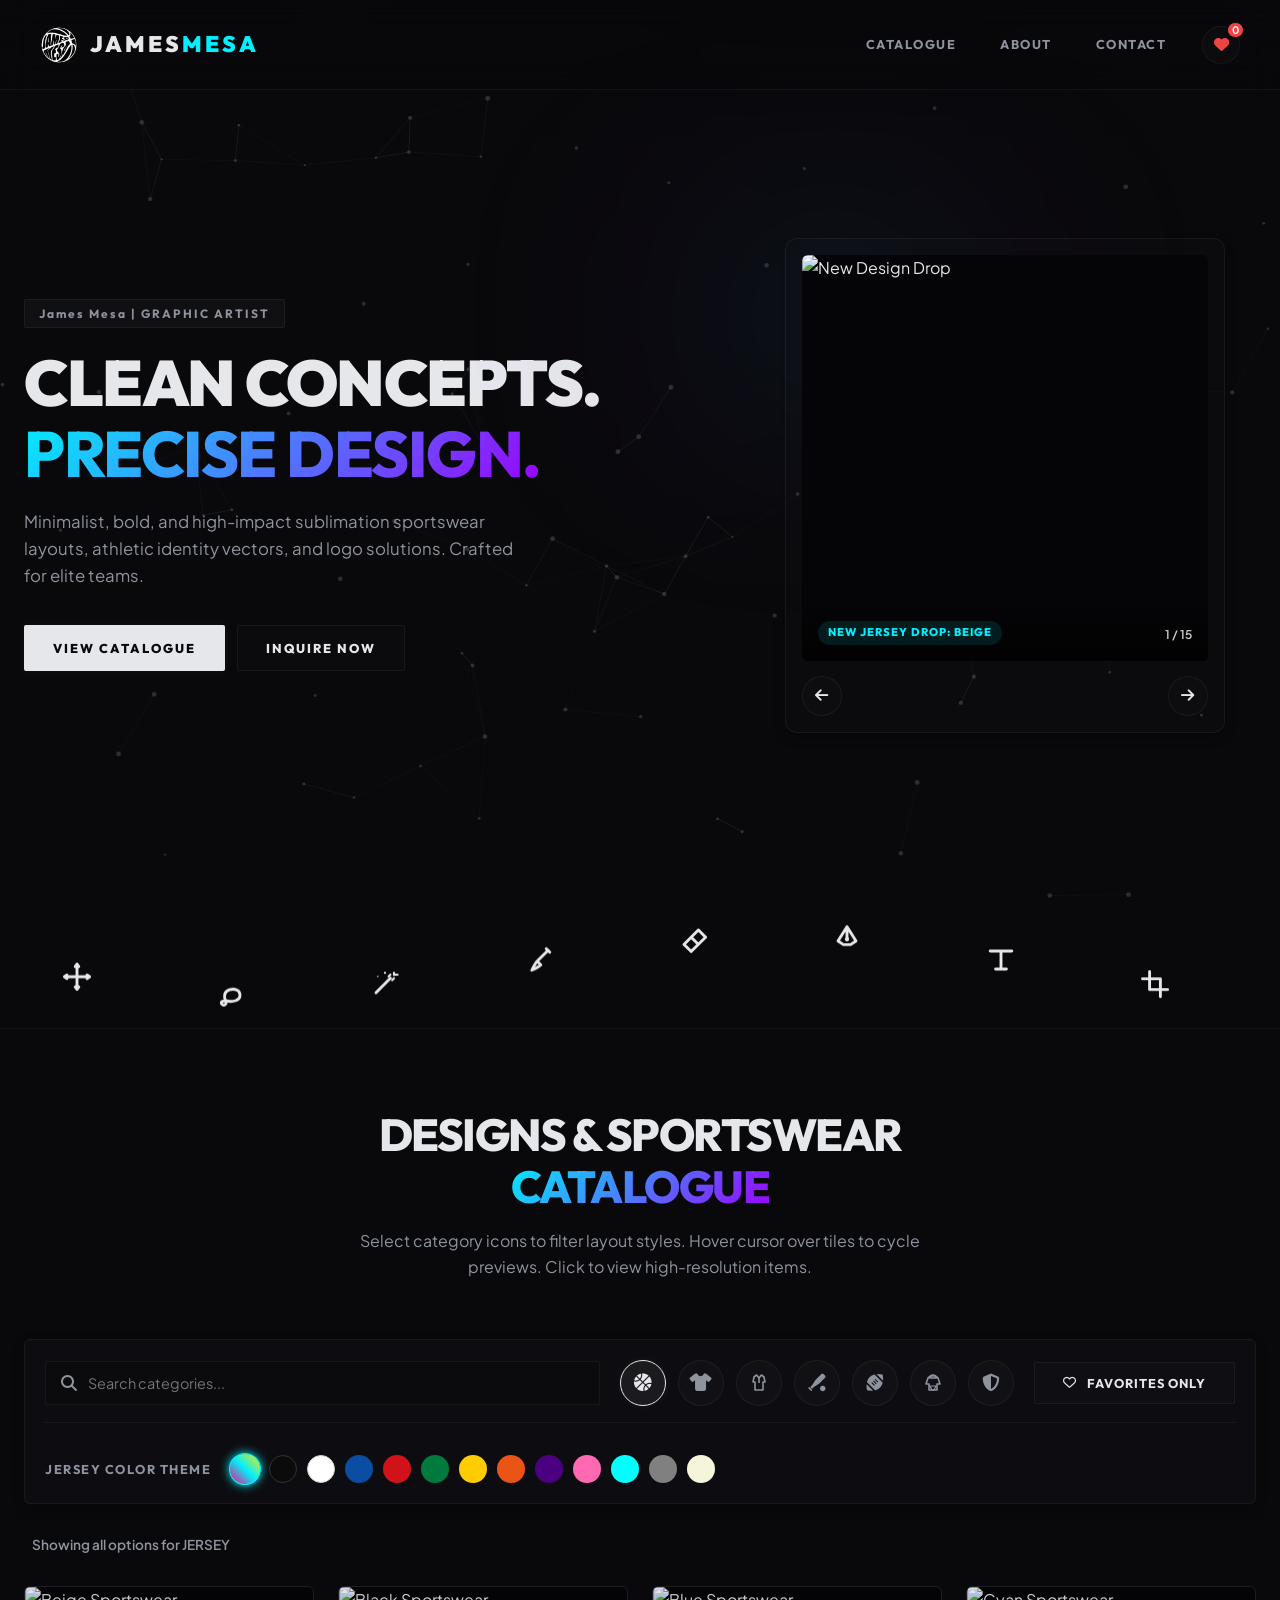
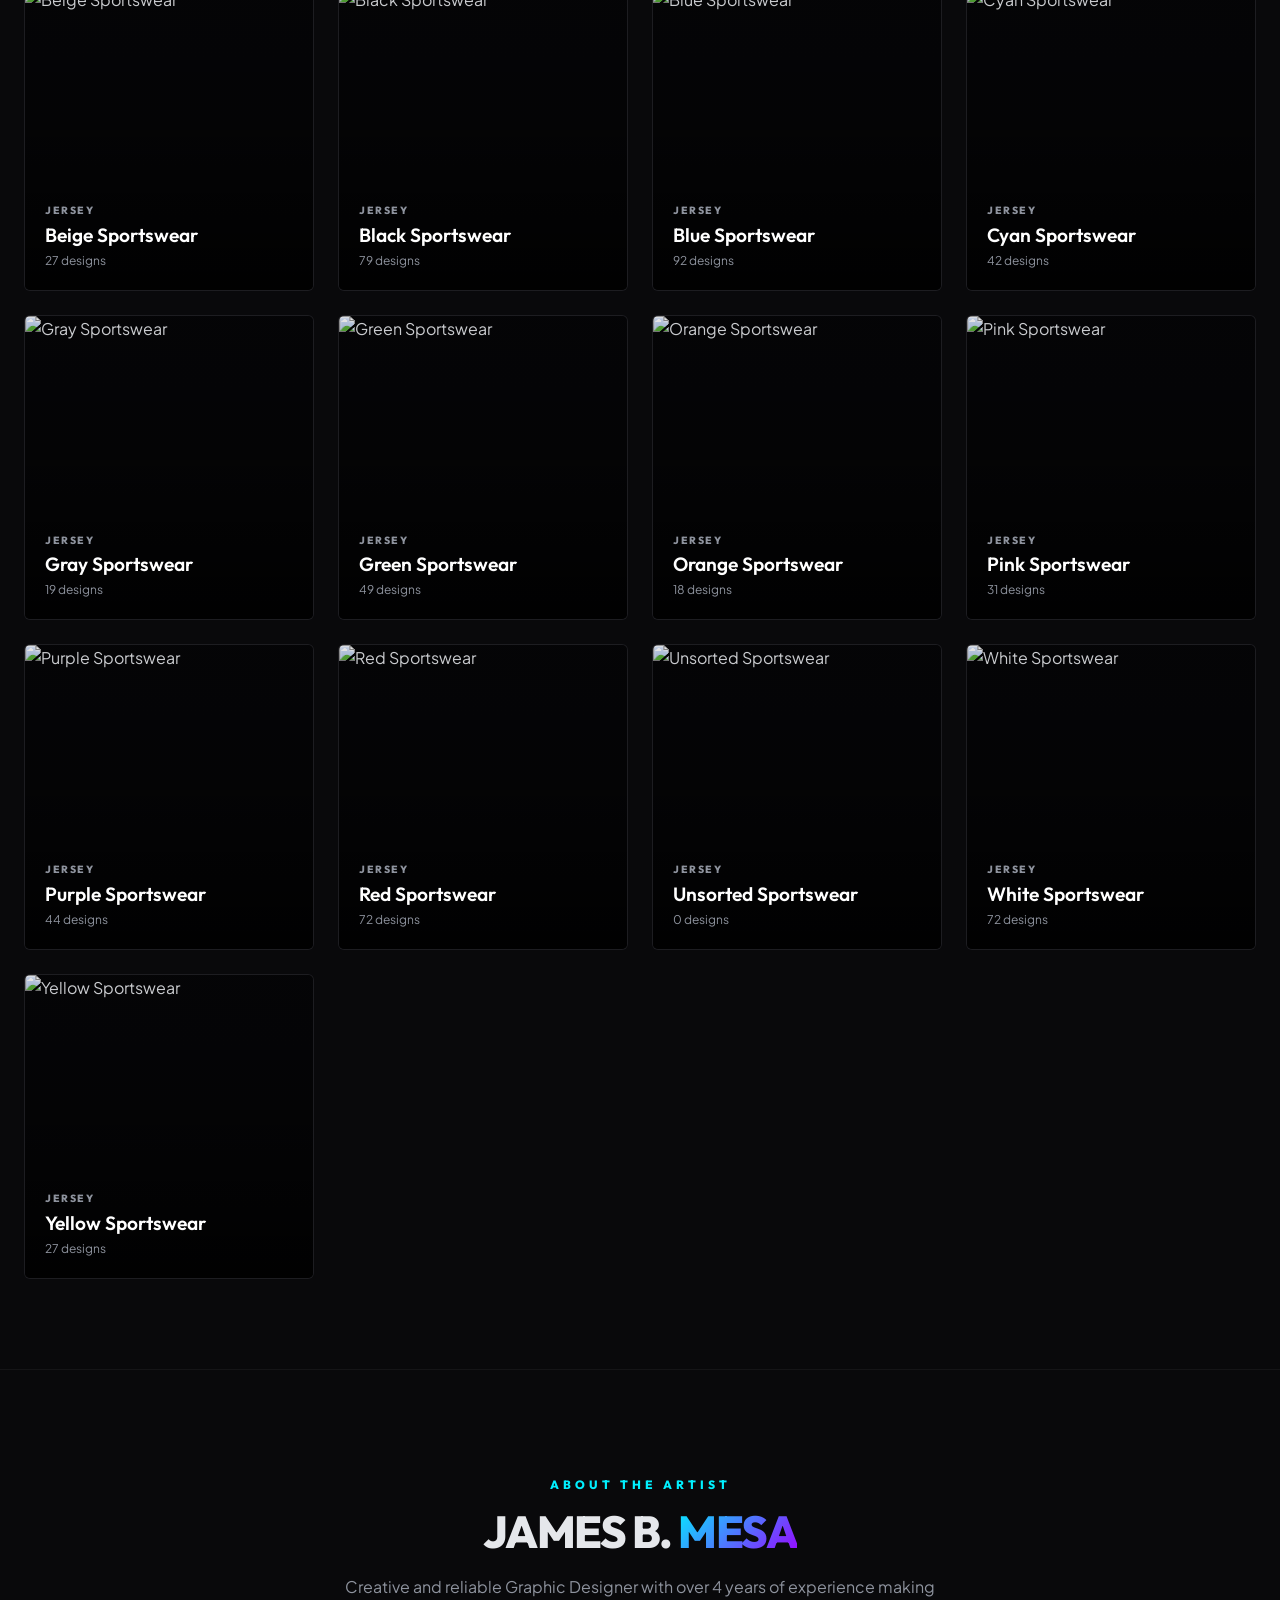
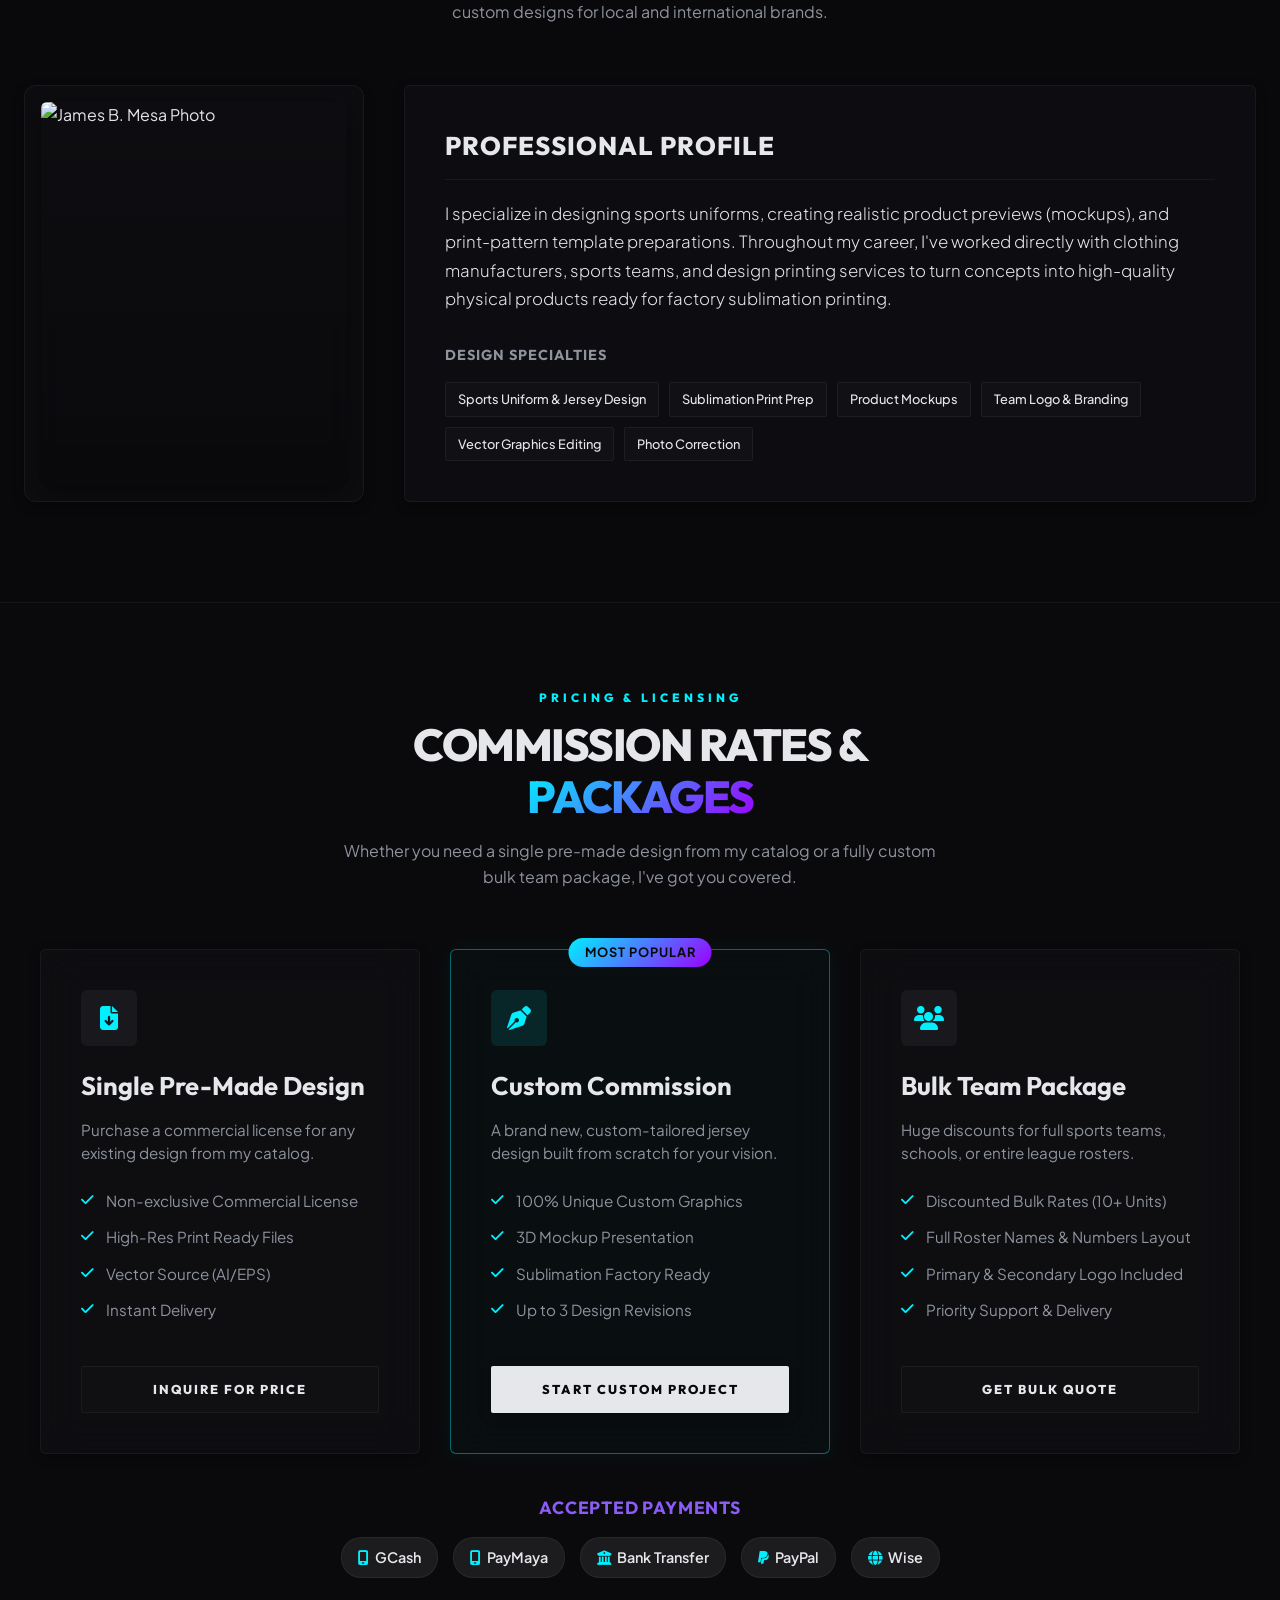
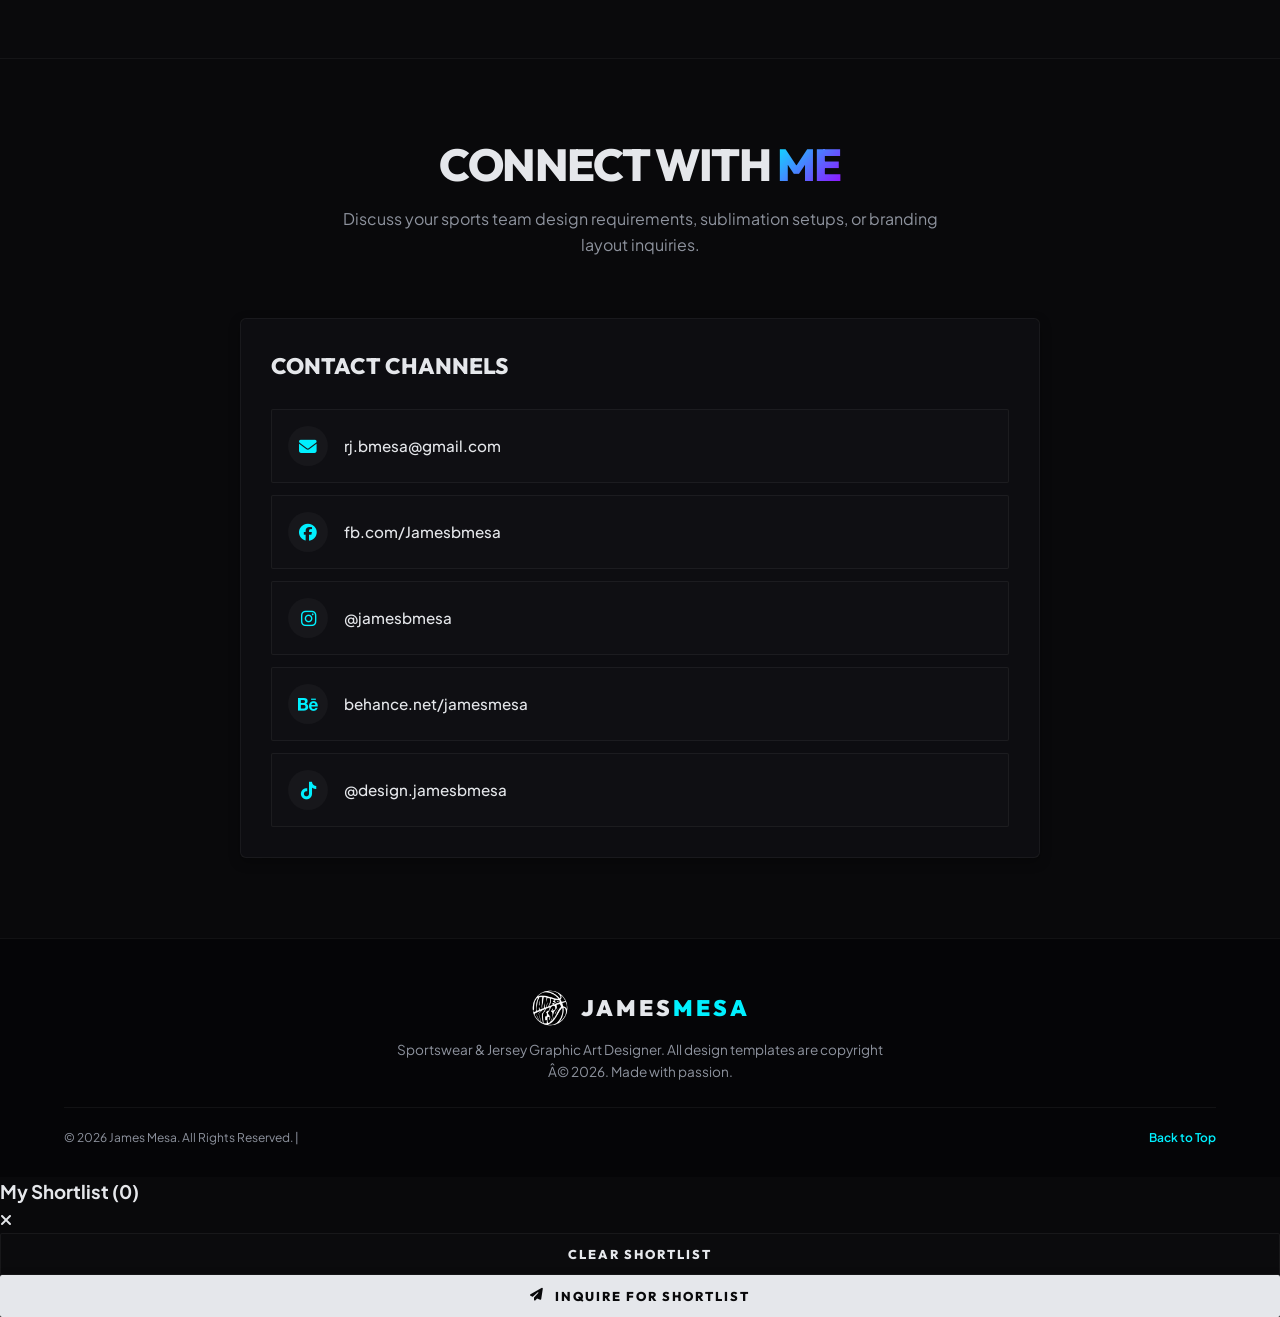
==== index.html @ b0d47fa7 "scramble code for html and java" ====
﻿<!DOCTYPE html>
<html lang="en">
<head>
  <meta charset="UTF-8">
  <meta name="viewport" content="width=device-width, initial-scale=1.0">
  <title>James Mesa - Graphic Artist & Sportswear Designer</title>
  
  <!-- Modern Bold Minimalist Fonts -->
  <link rel="preconnect" href="https://fonts.googleapis.com">
  <link rel="preconnect" href="https://fonts.gstatic.com" crossorigin>
  <link href="https://fonts.googleapis.com/css2?family=Outfit:wght@300;400;600;700;800;900&family=Plus+Jakarta+Sans:wght@300;400;500;600&display=swap" rel="stylesheet">
  
  <!-- FontAwesome Icons -->
  <link rel="stylesheet" href="https://cdnjs.cloudflare.com/ajax/libs/font-awesome/6.4.0/css/all.min.css">
  
  <!-- Favicon (Browser Tab Logo) -->
  <link rel="icon" href="logo.png" type="image/png">
  
  <!-- Stylesheets -->
  <link rel="stylesheet" href="index.css">
</head>
<body class="dark-mode">
  <!-- Script Modules --><!-- Script Modules -->
  <script src="data.js"></script>
  <script src="app.js"></script>
</body>
</html>
---- index.css ----
/* ==========================================================================
   DESIGN SYSTEM - VARIABLES & ROOT STYLES (BOLD MINIMALIST - LOCKED DARK MODE)
   ========================================================================== */
:root {
  /* Color Palette - Refined Dark Theme */
  --bg-main: #09090B;
  --bg-surface: #111115;
  --bg-surface-glass: rgba(17, 17, 21, 0.7);
  --border-color: rgba(255, 255, 255, 0.05);
  --border-color-hover: rgba(255, 255, 255, 0.12);
  
  --text-main: #E5E7EB;
  --text-muted: #8E939E;
  --text-inverse: #09090B;
  
  --accent-primary: #00f0ff;
  --accent-secondary: #9d00ff;
  --accent-gradient: linear-gradient(135deg, #00f0ff 0%, #9d00ff 100%);
  
  --shadow-sm: 0 4px 12px rgba(0, 0, 0, 0.3);
  --shadow-md: 0 8px 30px rgba(0, 0, 0, 0.5);
  --shadow-lg: 0 16px 50px rgba(0, 0, 0, 0.7);
  --shadow-glow: 0 0 15px rgba(0, 240, 255, 0.15);
  
  --radius-sm: 2px;
  --radius-md: 6px;
  --radius-lg: 12px;
  --radius-full: 9999px;
  
  --font-display: 'Outfit', sans-serif;
  --font-body: 'Plus Jakarta Sans', sans-serif;
  
  --header-height: 90px;
  --transition-smooth: all 0.4s cubic-bezier(0.16, 1, 0.3, 1);
}

/* ==========================================================================
   RESET & BASE STYLES
   ========================================================================== */
* {
  margin: 0;
  padding: 0;
  box-sizing: border-box;
}

html {
  scroll-behavior: smooth;
  font-size: 16px;
}

body {
  background-color: var(--bg-main);
  color: var(--text-main);
  font-family: var(--font-body);
  font-weight: 400;
  line-height: 1.6;
  overflow-x: hidden;
}

#bg-canvas {
  position: fixed;
  top: 0;
  left: 0;
  width: 100vw;
  height: 100vh;
  z-index: -2;
  pointer-events: none;
}

a {
  color: inherit;
  text-decoration: none;
  transition: var(--transition-smooth);
}

button, input, select, textarea {
  font-family: inherit;
  font-size: inherit;
  color: inherit;
  background: none;
  border: none;
  outline: none;
}

img {
  max-width: 100%;
  height: auto;
  display: block;
}

::-webkit-scrollbar {
  width: 6px;
}
::-webkit-scrollbar-track {
  background: var(--bg-main);
}
::-webkit-scrollbar-thumb {
  background: var(--border-color);
  border-radius: var(--radius-full);
}
::-webkit-scrollbar-thumb:hover {
  background: var(--accent-primary);
}

/* ==========================================================================
   REUSABLE UTILITIES
   ========================================================================== */
.glass-panel {
  background: var(--bg-surface-glass);
  backdrop-filter: blur(20px);
  -webkit-backdrop-filter: blur(20px);
  border: 1px solid var(--border-color);
  border-radius: var(--radius-md);
  box-shadow: var(--shadow-sm);
  transition: var(--transition-smooth);
}

.glass-panel:hover {
  border-color: var(--border-color-hover);
}

.gradient-text {
  background: var(--accent-gradient);
  -webkit-background-clip: text;
  -webkit-text-fill-color: transparent;
  background-clip: text;
  font-weight: 800;
}

.accent {
  color: var(--accent-primary);
}

.btn {
  display: inline-flex;
  align-items: center;
  justify-content: center;
  gap: 10px;
  padding: 12px 28px;
  font-family: var(--font-display);
  font-weight: 800;
  text-transform: uppercase;
  font-size: 0.8rem;
  letter-spacing: 2px;
  border-radius: var(--radius-sm);
  cursor: pointer;
  border: 1px solid transparent;
  transition: var(--transition-smooth);
}

.btn-primary {
  background: var(--text-main);
  color: var(--text-inverse);
  box-shadow: var(--shadow-sm);
}

.btn-primary:hover {
  transform: translateY(-2px);
  background: var(--accent-primary);
  color: var(--text-inverse);
}

.btn-secondary {
  background: rgba(255, 255, 255, 0.01);
  border: 1px solid var(--border-color);
  color: var(--text-main);
}

.btn-secondary:hover {
  background: var(--text-main);
  color: var(--text-inverse);
  border-color: var(--text-main);
  transform: translateY(-2px);
}

.btn-glow {
  box-shadow: 0 0 10px rgba(255, 255, 255, 0.05);
}

.btn-block {
  display: flex;
  width: 100%;
}

.btn-sm {
  padding: 8px 18px;
  font-size: 0.75rem;
}

.section-header {
  text-align: center;
  max-width: 650px;
  margin: 0 auto 60px;
  padding: 0 20px;
}

.section-tag {
  display: inline-block;
  font-family: var(--font-display);
  font-size: 0.75rem;
  font-weight: 800;
  text-transform: uppercase;
  letter-spacing: 4px;
  color: var(--accent-primary);
  margin-bottom: 12px;
}

.section-header h2 {
  font-family: var(--font-display);
  font-size: 2.8rem;
  font-weight: 800;
  line-height: 1.15;
  letter-spacing: -1.5px;
  text-transform: uppercase;
  margin-bottom: 16px;
}

.section-header p {
  color: var(--text-muted);
  font-size: 1rem;
  font-weight: 400;
}

/* ==========================================================================
   HEADER & NAVIGATION (ALIGNMENTS FIXED & PUSHED TO Viewport EDGES)
   ========================================================================== */
.main-header {
  position: fixed;
  top: 0;
  left: 0;
  width: 100%;
  height: var(--header-height);
  z-index: 100;
  background: rgba(9, 9, 11, 0.2);
  backdrop-filter: blur(16px);
  -webkit-backdrop-filter: blur(16px);
  border-bottom: 1px solid var(--border-color);
  transition: transform 0.4s cubic-bezier(0.16, 1, 0.3, 1), background 0.4s ease, height 0.4s ease;
}

.main-header.scrolled {
  background: rgba(9, 9, 11, 0.95);
  height: 70px;
  box-shadow: var(--shadow-sm);
}

.main-header.scroll-hidden {
  transform: translateY(-100%);
  opacity: 0;
  visibility: hidden;
  pointer-events: none;
}

/* Push navigation bar items to the extreme side edges */
.header-container {
  max-width: 100%;
  height: 100%;
  margin: 0 auto;
  padding: 0 40px;
  display: flex;
  align-items: center;
  justify-content: space-between;
}

.logo-wrap {
  display: flex;
  align-items: center;
  gap: 12px;
  height: 100%;
}

.header-logo-img {
  height: 38px;
  width: auto;
  display: block;
  transition: var(--transition-smooth);
  object-fit: contain;
}

.main-header.scrolled .header-logo-img {
  height: 32px;
}

body.dark-mode .header-logo-img,
body.dark-mode .footer-logo-img {
  filter: invert(1) brightness(1.2);
}

.logo-text {
  font-family: var(--font-display);
  font-weight: 900;
  font-size: 1.4rem;
  letter-spacing: 3px;
  color: var(--text-main);
  text-transform: uppercase;
  line-height: 1;
  display: flex;
  align-items: center;
  transition: var(--transition-smooth);
}

.main-header.scrolled .logo-text {
  font-size: 1.2rem;
  letter-spacing: 2px;
}

/* Nav links aligned besides favorites inside the actions wrapper */
.nav-links {
  display: flex;
  align-items: center;
  gap: 20px;
  height: 100%;
}

.nav-lnk {
  font-family: var(--font-display);
  font-weight: 700;
  font-size: 0.8rem;
  letter-spacing: 1.5px;
  text-transform: uppercase;
  color: var(--text-muted);
  padding: 8px 12px;
  display: flex;
  align-items: center;
  gap: 6px;
}

.nav-lnk:hover, .nav-lnk.active {
  color: var(--text-main);
}

.nav-lnk.active {
  border-bottom: 2px solid var(--text-main);
}

.nav-actions {
  display: flex;
  align-items: center;
  gap: 24px;
  height: 100%;
}

/* Headbar favorites button - relative positioning fixed */
.fav-badge-btn {
  position: relative;
  width: 38px;
  height: 38px;
  display: flex;
  align-items: center;
  justify-content: center;
  background: rgba(255, 255, 255, 0.02);
  border: 1px solid var(--border-color);
  border-radius: var(--radius-full);
  cursor: pointer;
  font-size: 0.95rem;
  transition: var(--transition-smooth);
}

.mobile-nav-toggle {
  width: 38px;
  height: 38px;
  display: flex;
  align-items: center;
  justify-content: center;
  background: rgba(255, 255, 255, 0.02);
  border: 1px solid var(--border-color);
  border-radius: var(--radius-full);
  cursor: pointer;
  font-size: 0.95rem;
  transition: var(--transition-smooth);
}

.fav-badge-btn i {
  color: #ef4444;
}

.fav-badge-btn.active {
  background: rgba(239, 68, 68, 0.15);
  border-color: #ef4444;
  box-shadow: 0 0 12px rgba(239, 68, 68, 0.2);
}

/* Absolute badge positioning corrected relative to .fav-badge-btn */
.fav-count {
  position: absolute;
  top: -5px;
  right: -5px;
  background: #ef4444;
  color: white;
  font-size: 0.65rem;
  font-weight: 700;
  min-width: 16px;
  height: 16px;
  border-radius: var(--radius-full);
  display: flex;
  align-items: center;
  justify-content: center;
  padding: 0 4px;
  border: 1px solid var(--bg-main);
  z-index: 10;
}

.mobile-nav-toggle {
  display: none;
}

/* Mobile Nav Menu */
.mobile-nav-menu {
  display: none;
  position: fixed;
  top: var(--header-height);
  left: 0;
  width: 100%;
  background: var(--bg-surface);
  border-bottom: 1px solid var(--border-color);
  z-index: 99;
  padding: 20px;
  transform: translateY(-110%);
  transition: transform 0.4s cubic-bezier(0.16, 1, 0.3, 1);
}

.mobile-nav-menu.open {
  transform: translateY(0);
}

.mobile-links {
  display: flex;
  flex-direction: column;
  gap: 12px;
}

.mobile-link {
  font-family: var(--font-display);
  font-weight: 700;
  font-size: 0.95rem;
  padding: 8px;
  text-transform: uppercase;
  letter-spacing: 1.5px;
  display: block;
}

.mobile-link:hover {
  color: var(--accent-primary);
}

/* ==========================================================================
   HERO / FEATURED SECTION
   ========================================================================== */
.hero-section {
  position: relative;
  min-height: 100vh;
  padding-top: calc(var(--header-height) + 40px);
  padding-bottom: 60px;
  display: flex;
  align-items: center;
  justify-content: center;
}

.hero-bg-glow {
  position: absolute;
  top: 15%;
  right: 15%;
  width: 40%;
  height: 40%;
  background: radial-gradient(circle, rgba(0, 240, 255, 0.06) 0%, rgba(157, 0, 255, 0.03) 60%, rgba(0,0,0,0) 100%);
  pointer-events: none;
  filter: blur(80px);
}

.hero-container {
  max-width: 1300px;
  width: 100%;
  margin: 0 auto;
  padding: 0 24px;
  display: grid;
  grid-template-columns: 1.15fr 0.85fr;
  gap: 50px;
  align-items: center;
}

.hero-content {
  display: flex;
  flex-direction: column;
  align-items: flex-start;
}

.badge-accent {
  background: rgba(255, 255, 255, 0.03);
  border: 1px solid var(--border-color);
  color: var(--text-muted);
  padding: 4px 14px;
  border-radius: var(--radius-sm);
  font-family: var(--font-display);
  font-size: 0.75rem;
  font-weight: 700;
  letter-spacing: 2px;
  margin-bottom: 20px;
}

.hero-content h1 {
  font-family: var(--font-display);
  font-size: 4rem;
  font-weight: 900;
  line-height: 1.1;
  letter-spacing: -1.5px;
  text-transform: uppercase;
  margin-bottom: 20px;
}

.hero-lead {
  font-size: 1.05rem;
  font-weight: 400;
  color: var(--text-muted);
  margin-bottom: 35px;
  max-width: 500px;
}

.hero-cta-group {
  display: flex;
  gap: 12px;
}

/* Hero Showcase Slider */
.hero-showcase {
  display: flex;
  justify-content: center;
}

.showcase-card {
  background: rgba(255, 255, 255, 0.01);
  border: 1px solid var(--border-color);
  border-radius: var(--radius-lg);
  padding: 16px;
  box-shadow: var(--shadow-sm);
  width: 100%;
  max-width: 440px;
}

.showcase-image-wrap {
  position: relative;
  background: #050507;
  border-radius: var(--radius-md);
  overflow: hidden;
  aspect-ratio: 1;
  display: flex;
  align-items: center;
  justify-content: center;
}

.showcase-image-wrap img {
  width: 100%;
  height: 100%;
  object-fit: cover;
  transition: transform 0.8s cubic-bezier(0.16, 1, 0.3, 1), opacity 1s ease-in-out;
  opacity: 0;
}

.showcase-card:hover img {
  transform: scale(1.03);
}

.slider-overlay {
  position: absolute;
  bottom: 0;
  left: 0;
  width: 100%;
  background: linear-gradient(to top, rgba(0,0,0,0.7) 0%, rgba(0,0,0,0) 100%);
  padding: 24px 16px 16px;
  display: flex;
  justify-content: space-between;
  align-items: flex-end;
}

.slider-category {
  font-family: var(--font-display);
  font-size: 0.7rem;
  font-weight: 800;
  letter-spacing: 1px;
  text-transform: uppercase;
  color: var(--accent-primary);
  background: rgba(0, 240, 255, 0.1);
  padding: 3px 10px;
  border-radius: var(--radius-full);
}

.slider-nav-indicator {
  font-size: 0.75rem;
  font-weight: 600;
  color: rgba(255,255,255,0.8);
}

.showcase-nav {
  display: flex;
  justify-content: space-between;
  margin-top: 15px;
}

.slider-btn {
  width: 40px;
  height: 40px;
  border-radius: var(--radius-full);
  background: rgba(255, 255, 255, 0.01);
  border: 1px solid var(--border-color);
  cursor: pointer;
  display: flex;
  align-items: center;
  justify-content: center;
  font-size: 0.95rem;
  transition: var(--transition-smooth);
}

.slider-btn:hover {
  background: var(--text-main);
  color: var(--text-inverse);
  border-color: var(--text-main);
}

/* ==========================================================================
   INFINITE MARQUEE SECTION (RECTANGLE MAIN BACKGROUND REMOVED - COMPLETELY TRANSPARENT)
   ========================================================================== */
.marquee-section {
  background-color: transparent;
  border: none;
  box-shadow: none;
  overflow: hidden;
  padding: 32px 0;
  position: relative;
  display: flex;
  width: 100%;
}

.marquee-wrap {
  display: flex;
  white-space: nowrap;
  width: max-content;
  flex-shrink: 0;
}

.marquee-content {
  display: flex;
  align-items: center;
  flex-shrink: 0;
  animation: marquee-scroll 10s linear infinite;
}

/* Transparent float badges */
.marquee-badge {
  width: 64px;
  height: 64px;
  background: transparent;
  border: none;
  border-radius: var(--radius-full);
  color: var(--text-main);
  display: flex;
  align-items: center;
  justify-content: center;
  margin: 0 45px;
  box-shadow: none;
  transition: color 0.3s ease, transform 0.3s ease;
  will-change: transform;
  backdrop-filter: none;
  -webkit-backdrop-filter: none;
}

.badge-inner {
  display: flex;
  align-items: center;
  justify-content: center;
  width: 100%;
  height: 100%;
  transition: transform 0.3s ease;
}

.marquee-badge:hover .badge-inner {
  transform: scale(1.2);
}

.marquee-badge.tool-move:hover { color: #00c8ff; }
.marquee-badge.tool-lasso:hover { color: #ff9a00; }
.marquee-badge.tool-wand:hover { color: #ffe600; }
.marquee-badge.tool-brush:hover { color: #7d2ae8; }
.marquee-badge.tool-eraser:hover { color: #ff007f; }
.marquee-badge.tool-pen:hover { color: #00f0ff; }
.marquee-badge.tool-text:hover { color: #9d00ff; }
.marquee-badge.tool-crop:hover { color: #00ff7f; }
.marquee-badge.tool-dropper:hover { color: #ff6400; }
.marquee-badge.tool-grad:hover { color: #00ffff; }

.marquee-badge {
  animation: float-wave 3s ease-in-out infinite;
}

.marquee-badge:nth-child(1) { animation-delay: 0.0s; }
.marquee-badge:nth-child(2) { animation-delay: 0.2s; }
.marquee-badge:nth-child(3) { animation-delay: 0.4s; }
.marquee-badge:nth-child(4) { animation-delay: 0.6s; }
.marquee-badge:nth-child(5) { animation-delay: 0.8s; }
.marquee-badge:nth-child(6) { animation-delay: 1.0s; }
.marquee-badge:nth-child(7) { animation-delay: 1.2s; }
.marquee-badge:nth-child(8) { animation-delay: 1.4s; }
.marquee-badge:nth-child(9) { animation-delay: 1.6s; }
.marquee-badge:nth-child(10) { animation-delay: 1.8s; }

@keyframes float-wave {
  0%, 100% { transform: translateY(0); }
  50% { transform: translateY(-20px); }
}

.marquee-svg {
  width: 36px;
  height: 36px;
  color: currentColor;
}

@keyframes marquee-scroll {
  0% { transform: translateX(0); }
  100% { transform: translateX(-100%); }
}

/* ==========================================================================
   PORTFOLIO CATALOGUE SECTION WITH SUB-CATEGORIES
   ========================================================================== */
.catalogue-section {
  padding: 80px 24px;
  max-width: 1300px;
  margin: 0 auto;
  border-top: 1px solid var(--border-color);
}

.filters-panel {
  padding: 20px;
  margin-bottom: 30px;
}

.filter-top-row {
  display: flex;
  justify-content: space-between;
  align-items: center;
  gap: 20px;
}

.search-input-wrap {
  flex: 1;
  position: relative;
  display: flex;
  align-items: center;
}

.search-input-wrap i {
  position: absolute;
  left: 16px;
  color: var(--text-muted);
}

.search-input-wrap input {
  width: 100%;
  padding: 12px 40px 12px 42px;
  background: rgba(0, 0, 0, 0.15);
  border: 1px solid var(--border-color);
  border-radius: var(--radius-sm);
  color: #fff;
  font-size: 0.9rem;
  transition: var(--transition-smooth);
}

.search-input-wrap input:focus {
  border-color: var(--border-color-hover);
  background: rgba(0, 0, 0, 0.3);
}

.clear-btn {
  position: absolute;
  right: 14px;
  cursor: pointer;
  color: var(--text-muted);
  font-size: 1rem;
  display: none;
}

.category-icon-tabs {
  display: flex;
  gap: 12px;
}

.cat-tab-btn {
  width: 46px;
  height: 46px;
  display: flex;
  align-items: center;
  justify-content: center;
  background: rgba(255, 255, 255, 0.02);
  border: 1px solid var(--border-color);
  border-radius: var(--radius-full);
  cursor: pointer;
  color: var(--text-muted);
  font-size: 1.1rem;
  transition: var(--transition-smooth);
}

.cat-tab-btn:hover, .cat-tab-btn.active {
  color: var(--text-main);
  border-color: var(--text-main);
  background: rgba(255, 255, 255, 0.06);
}

.cat-tab-btn.active {
  box-shadow: 0 0 10px rgba(255, 255, 255, 0.05);
}

.polo-icon-svg {
  width: 20px;
  height: 20px;
  color: currentColor;
}

.toggle-favs-btn {
  font-family: var(--font-display);
  font-weight: 700;
  font-size: 0.80rem;
  letter-spacing: 1px;
  text-transform: uppercase;
}

.toggle-favs-btn.active {
  background: rgba(239, 68, 68, 0.06);
  border-color: #ef4444;
  color: #ef4444;
}

.filter-divider {
  height: 1px;
  background: var(--border-color);
  margin: 16px 0;
}

.filter-options-wrap {
  display: flex;
  flex-direction: column;
  gap: 16px;
  transition: var(--transition-smooth);
}

.filter-options-wrap.hidden {
  display: none;
}

.filter-group {
  display: flex;
  align-items: center;
  gap: 20px;
}

.filter-label {
  font-family: var(--font-display);
  font-weight: 700;
  font-size: 0.8rem;
  text-transform: uppercase;
  letter-spacing: 1.5px;
  color: var(--text-muted);
  min-width: 150px;
}

.color-swatches {
  display: flex;
  flex-wrap: wrap;
  gap: 10px;
}

.color-swatch {
  width: 28px;
  height: 28px;
  border-radius: var(--radius-full);
  cursor: pointer;
  border: 1px solid transparent;
  transition: var(--transition-smooth);
}

.color-swatch:hover, .color-swatch.active {
  transform: scale(1.15);
}

.color-swatch.active {
  border-color: var(--accent-primary);
  box-shadow: 0 0 8px var(--accent-primary);
}

/* Sub-category button styles */
.sub-category-buttons {
  display: flex;
  flex-wrap: wrap;
  gap: 8px;
}

.sub-cat-btn {
  padding: 6px 16px;
  font-size: 0.75rem;
  font-weight: 700;
  text-transform: uppercase;
  letter-spacing: 1px;
  border-radius: var(--radius-sm);
  background: rgba(255, 255, 255, 0.02);
  border: 1px solid var(--border-color);
  color: var(--text-muted);
  cursor: pointer;
  transition: var(--transition-smooth);
}

.sub-cat-btn:hover, .sub-cat-btn.active {
  color: var(--text-main);
  border-color: var(--text-main);
  background: rgba(255, 255, 255, 0.06);
}

.sub-cat-btn.active {
  box-shadow: 0 0 8px rgba(255, 255, 255, 0.05);
}

.active-filters-bar {
  display: flex;
  justify-content: space-between;
  align-items: center;
  margin-bottom: 30px;
  padding: 0 8px;
}

.result-count {
  font-size: 0.85rem;
  font-weight: 600;
  color: var(--text-muted);
}

.reset-link-btn {
  color: var(--accent-primary);
  font-weight: 600;
  font-size: 0.85rem;
  text-decoration: underline;
  cursor: pointer;
}

.category-tiles-grid {
  display: grid;
  grid-template-columns: repeat(auto-fill, minmax(280px, 1fr));
  gap: 24px;
}

/* Category Card Design */
.category-tile-card {
  position: relative;
  background: var(--bg-surface);
  border: 1px solid var(--border-color);
  border-radius: var(--radius-md);
  overflow: hidden;
  aspect-ratio: 0.95;
  display: flex;
  flex-direction: column;
  transition: var(--transition-smooth);
  cursor: pointer;
}

.category-tile-card:hover {
  transform: translateY(-4px);
  border-color: var(--border-color-hover);
  box-shadow: var(--shadow-md);
}

.tile-img-wrap {
  position: relative;
  width: 100%;
  height: 100%;
  background: #050507;
  overflow: hidden;
}

.tile-img-wrap img {
  width: 100%;
  height: 100%;
  object-fit: cover;
  transition: transform 0.8s cubic-bezier(0.16, 1, 0.3, 1), opacity 0.3s ease;
}

.category-tile-card:hover .tile-img-wrap img {
  transform: scale(1.02);
}

.tile-overlay {
  position: absolute;
  top: 0;
  left: 0;
  width: 100%;
  height: 100%;
  background: linear-gradient(to top, rgba(0, 0, 0, 0.85) 0%, rgba(0, 0, 0, 0.3) 50%, rgba(0, 0, 0, 0.1) 100%);
  display: flex;
  flex-direction: column;
  justify-content: flex-end;
  padding: 20px;
}

/* Specific hover reveal logic for individual photos */
.individual-photo-card .tile-overlay {
  opacity: 0;
  transition: opacity 0.3s ease;
}

.individual-photo-card:hover .tile-overlay {
  opacity: 1;
}

.tile-fav-btn {
  position: absolute;
  top: 10px;
  right: 10px;
  background: rgba(0, 0, 0, 0.4);
  border: none;
  border-radius: 50%;
  width: 40px;
  height: 40px;
  display: flex;
  align-items: center;
  justify-content: center;
  color: #fff;
  font-size: 1.2rem;
  cursor: pointer;
  z-index: 10;
  transition: all 0.2s ease;
  backdrop-filter: blur(4px);
  opacity: 0; /* Hidden by default */
}

/* Only show the favorite button when hovering over the card, OR if it's already favorited */
.individual-photo-card:hover .tile-fav-btn,
.tile-fav-btn:has(.fa-solid) {
  opacity: 1;
}

.tile-fav-btn:hover {
  background: rgba(255, 255, 255, 0.2);
  transform: scale(1.1);
}

.tile-fav-btn .fa-solid {
  color: #ff4757; /* Highlight red for solid heart */
}

.tile-bottom-info {
  display: flex;
  flex-direction: column;
  gap: 4px;
}

.tile-tag {
  align-self: flex-start;
  font-family: var(--font-display);
  font-size: 0.65rem;
  font-weight: 800;
  letter-spacing: 1.5px;
  text-transform: uppercase;
  color: var(--text-muted);
}

.tile-title {
  font-family: var(--font-display);
  font-size: 1.2rem;
  font-weight: 600;
  color: #fff;
  line-height: 1.2;
}

.tile-count {
  font-size: 0.75rem;
  color: var(--text-muted);
}

/* ==========================================================================
   ABOUT ME SECTION (PORTRAIT PICTURE INTEGRATED & TIMELINE REMOVED)
   ========================================================================== */
.about-section {
  padding: 100px 24px;
  max-width: 1300px;
  margin: 0 auto;
  border-top: 1px solid var(--border-color);
}

.about-container {
  display: grid;
  grid-template-columns: 340px 1fr;
  gap: 40px;
  align-items: stretch;
}

.about-photo-wrap {
  border-radius: var(--radius-lg);
  padding: 16px;
  display: flex;
  align-items: center;
  justify-content: center;
  overflow: hidden;
}

.photo-inner {
  position: relative;
  width: 100%;
  height: 100%;
  border-radius: var(--radius-md);
  overflow: hidden;
  aspect-ratio: 0.95;
  box-shadow: var(--shadow-md);
}

.about-photo {
  width: 100%;
  height: 100%;
  object-fit: cover;
  transition: transform 0.6s cubic-bezier(0.16, 1, 0.3, 1);
}

.photo-inner:hover .about-photo {
  transform: scale(1.03);
}

.photo-glow {
  position: absolute;
  top: 0;
  left: 0;
  width: 100%;
  height: 100%;
  background: linear-gradient(to top, rgba(0,0,0,0.3) 0%, rgba(0,0,0,0) 100%);
  pointer-events: none;
}

.about-bio {
  padding: 40px;
  display: flex;
  flex-direction: column;
  justify-content: flex-start;
}

.about-bio h3 {
  font-family: var(--font-display);
  font-size: 1.6rem;
  font-weight: 800;
  text-transform: uppercase;
  letter-spacing: 1px;
  margin-bottom: 20px;
  border-bottom: 1px solid var(--border-color);
  padding-bottom: 12px;
}

.bio-text {
  font-size: 1.05rem;
  font-weight: 300;
  line-height: 1.7;
  color: var(--text-main);
  margin-bottom: 30px;
}

.skills-highlight h4 {
  font-family: var(--font-display);
  font-size: 0.9rem;
  font-weight: 700;
  text-transform: uppercase;
  letter-spacing: 1px;
  color: var(--text-muted);
  margin-bottom: 15px;
}

.skills-tags {
  display: flex;
  flex-wrap: wrap;
  gap: 10px;
}

.skills-tags span {
  font-size: 0.8rem;
  font-weight: 500;
  background: rgba(255, 255, 255, 0.02);
  border: 1px solid var(--border-color);
  padding: 6px 12px;
  border-radius: var(--radius-sm);
}

/* ==========================================================================
   SERVICES (2-COLUMN GRID MINIMAL)
   ========================================================================== */
.services-section {
  padding: 80px 24px;
  background-color: rgba(18, 18, 21, 0.2);
  border-top: 1px solid var(--border-color);
}

.services-grid-minimal {
  max-width: 900px;
  margin: 0 auto;
  display: grid;
  grid-template-columns: repeat(2, 1fr);
  gap: 30px;
}

.service-card {
  padding: 40px;
  display: flex;
  flex-direction: column;
  align-items: flex-start;
}

.service-icon {
  width: 48px;
  height: 48px;
  border-radius: var(--radius-md);
  background: rgba(0, 240, 255, 0.05);
  border: 1px solid rgba(0, 240, 255, 0.12);
  color: var(--accent-primary);
  display: flex;
  align-items: center;
  justify-content: center;
  font-size: 1.5rem;
  margin-bottom: 20px;
}

.service-card h3 {
  font-family: var(--font-display);
  font-size: 1.3rem;
  font-weight: 700;
  margin-bottom: 12px;
}

.service-card p {
  color: var(--text-muted);
  font-size: 0.9rem;
  margin-bottom: 25px;
  line-height: 1.6;
}

.service-list {
  list-style: none;
  display: flex;
  flex-direction: column;
  gap: 10px;
  margin-top: auto;
}

.service-list li {
  display: flex;
  align-items: center;
  gap: 8px;
  font-size: 0.85rem;
  font-weight: 600;
}

.service-list li i {
  color: var(--accent-primary);
}

/* ==========================================================================
   SOCIALS & CONTACT SECTION (SIMPLIFIED CARDS)
   ========================================================================== */
.socials-section {
  padding: 80px 24px;
  max-width: 1300px;
  margin: 0 auto;
  border-top: 1px solid var(--border-color);
}

.socials-container {
  display: grid;
  grid-template-columns: 1fr;
  max-width: 800px;
  margin: 0 auto;
}

.socials-info {
  padding: 30px;
  display: flex;
  flex-direction: column;
  gap: 25px;
}

.socials-info h3 {
  font-family: var(--font-display);
  font-size: 1.4rem;
  font-weight: 800;
  text-transform: uppercase;
}

.contact-methods {
  display: flex;
  flex-direction: column;
  gap: 12px;
}

.contact-method-card {
  display: flex;
  align-items: center;
  gap: 16px;
  padding: 16px;
  background: rgba(255, 255, 255, 0.01);
  border: 1px solid var(--border-color);
  border-radius: var(--radius-sm);
  color: var(--text-main);
  transition: var(--transition-smooth);
}

.contact-method-card:hover {
  border-color: var(--accent-primary);
  background: rgba(0, 240, 255, 0.02);
  transform: translateX(4px);
}

.contact-method-card .icon {
  width: 40px;
  height: 40px;
  border-radius: var(--radius-full);
  background: rgba(255, 255, 255, 0.03);
  display: flex;
  align-items: center;
  justify-content: center;
  font-size: 1.1rem;
  color: var(--accent-primary);
  transition: var(--transition-smooth);
}

.contact-method-card:hover .icon {
  background: var(--accent-primary);
  color: var(--text-inverse);
}

.contact-method-card .val {
  font-weight: 500;
  font-size: 0.95rem;
  font-family: var(--font-body);
}

.payments-supported h4 {
  font-family: var(--font-display);
  font-weight: 700;
  font-size: 0.85rem;
  text-transform: uppercase;
  letter-spacing: 0.8px;
  color: var(--text-muted);
  margin-bottom: 12px;
}

.payment-badges {
  display: flex;
  flex-wrap: wrap;
  gap: 8px;
}

.p-badge {
  font-size: 0.75rem;
  font-weight: 600;
  background: rgba(255, 255, 255, 0.02);
  border: 1px solid var(--border-color);
  padding: 4px 10px;
  border-radius: var(--radius-full);
}

.p-badge i {
  color: var(--accent-primary);
  margin-right: 3px;
}

/* Contact Message form with Attachment input styles */
.contact-form-panel {
  padding: 30px;
}

.contact-form-panel h3 {
  font-family: var(--font-display);
  font-size: 1.4rem;
  font-weight: 800;
  text-transform: uppercase;
  margin-bottom: 25px;
}

.contact-form-panel form {
  display: flex;
  flex-direction: column;
  gap: 16px;
}

.form-row {
  display: flex;
  gap: 16px;
}

.form-group {
  display: flex;
  flex-direction: column;
  gap: 6px;
  flex: 1;
}

.form-group label {
  font-size: 0.8rem;
  font-weight: 600;
  color: var(--text-muted);
}

.form-group input, .form-group textarea {
  width: 100%;
  padding: 12px 14px;
  background: rgba(0, 0, 0, 0.15);
  border: 1px solid var(--border-color);
  border-radius: var(--radius-sm);
  color: #fff;
  font-size: 0.85rem;
  transition: var(--transition-smooth);
}

.form-group input:focus, .form-group textarea:focus {
  border-color: var(--accent-primary);
  background: rgba(0, 0, 0, 0.25);
}

.file-input-wrapper {
  display: flex;
  align-items: center;
  gap: 12px;
  padding: 6px;
  background: rgba(0, 0, 0, 0.15);
  border: 1px solid var(--border-color);
  border-radius: var(--radius-sm);
  width: 100%;
}

.btn-file-mock {
  padding: 8px 16px;
  font-size: 0.75rem;
  font-weight: 700;
  border-radius: var(--radius-sm);
  background: rgba(255, 255, 255, 0.03);
  border: 1px solid var(--border-color);
  cursor: pointer;
  transition: var(--transition-smooth);
}

.btn-file-mock:hover {
  background: var(--text-main);
  color: var(--text-inverse);
  border-color: var(--text-main);
}

.file-name-display {
  font-size: 0.8rem;
  color: var(--text-muted);
  overflow: hidden;
  text-overflow: ellipsis;
  white-space: nowrap;
}

/* ==========================================================================
   FOOTER (LOGO WITH TEXT)
   ========================================================================== */
.main-footer {
  background-color: #050507;
  border-top: 1px solid var(--border-color);
  padding: 50px 24px 30px;
}

.footer-container {
  max-width: 100%;
  margin: 0 auto;
  padding: 0 40px;
  display: flex;
  flex-direction: column;
  gap: 24px;
}

.footer-brand {
  text-align: center;
  max-width: 500px;
  margin: 0 auto;
}

.footer-logo-wrap {
  display: flex;
  align-items: center;
  justify-content: center;
  gap: 12px;
  margin-bottom: 12px;
}

.footer-logo-img {
  height: 38px;
  width: auto;
  display: block;
  transition: var(--transition-smooth);
}

.footer-brand p {
  color: var(--text-muted);
  font-size: 0.85rem;
  font-weight: 400;
}

.footer-copyright {
  border-top: 1px solid var(--border-color);
  padding-top: 20px;
  display: flex;
  justify-content: space-between;
  align-items: center;
  font-size: 0.75rem;
  color: var(--text-muted);
}

.footer-copyright a {
  color: var(--accent-primary);
  font-weight: 600;
}

/* ==========================================================================
   DETAIL LIGHTBOX MODAL
   ========================================================================== */
.lightbox-modal {
  display: none;
  position: fixed;
  top: 0;
  left: 0;
  width: 100%;
  height: 100%;
  z-index: 1000;
  background: rgba(5, 5, 7, 0.95);
  backdrop-filter: blur(20px);
  -webkit-backdrop-filter: blur(20px);
}

.lightbox-close {
  position: absolute;
  top: 20px;
  right: 20px;
  width: 44px;
  height: 44px;
  border-radius: var(--radius-full);
  background: rgba(255, 255, 255, 0.02);
  border: 1px solid rgba(255, 255, 255, 0.08);
  color: #fff;
  font-size: 1.25rem;
  cursor: pointer;
  display: flex;
  align-items: center;
  justify-content: center;
  z-index: 1010;
  transition: var(--transition-smooth);
}

.lightbox-close:hover {
  background: #ef4444;
  border-color: #ef4444;
  transform: rotate(90deg);
}

.lightbox-nav-area {
  display: flex;
  align-items: center;
  justify-content: space-between;
  width: 100%;
  height: 100%;
  padding: 0 20px;
}

.lightbox-nav {
  width: 50px;
  height: 50px;
  border-radius: var(--radius-full);
  background: rgba(255, 255, 255, 0.02);
  border: 1px solid rgba(255, 255, 255, 0.08);
  color: #fff;
  font-size: 1.3rem;
  cursor: pointer;
  display: flex;
  align-items: center;
  justify-content: center;
  transition: var(--transition-smooth);
  z-index: 1005;
}

.lightbox-nav:hover {
  background: var(--text-main);
  color: var(--text-inverse);
  border-color: var(--text-main);
}

.lightbox-content {
  flex: 1;
  max-width: 1000px;
  height: 80vh;
  display: grid;
  grid-template-columns: 1fr;
  gap: 30px;
  align-items: center;
  padding: 16px;
}

.lightbox-image-wrap {
  position: relative;
  width: 100%;
  height: 100%;
  background: #000;
  border-radius: var(--radius-lg);
  overflow: hidden;
  box-shadow: var(--shadow-md);
  display: flex;
  align-items: center;
  justify-content: center;
  cursor: zoom-in;
}

.lightbox-image-wrap img {
  max-width: 100%;
  max-height: 100%;
  object-fit: contain;
  transition: transform 0.3s cubic-bezier(0.16, 1, 0.3, 1);
}

.lightbox-image-wrap.zoomed {
  cursor: zoom-out;
}
.lightbox-image-wrap.zoomed img {
  transform: scale(2);
}

.zoom-indicator {
  position: absolute;
  top: 16px;
  left: 16px;
  font-size: 0.7rem;
  background: rgba(0,0,0,0.5);
  padding: 4px 10px;
  border-radius: var(--radius-full);
  color: #fff;
  opacity: 0.6;
}

.lightbox-info {
  padding: 30px;
  height: 100%;
  display: flex;
  flex-direction: column;
  justify-content: center;
  gap: 20px;
}

.info-top {
  display: flex;
  justify-content: space-between;
  align-items: center;
}

.lightbox-info h3 {
  font-family: var(--font-display);
  font-size: 1.8rem;
  font-weight: 800;
  line-height: 1.25;
  text-transform: uppercase;
}

.lightbox-info p {
  color: var(--text-muted);
  font-size: 0.95rem;
  line-height: 1.5;
}

.lightbox-actions {
  display: flex;
  gap: 12px;
  margin-top: 10px;
}

.lightbox-actions .btn {
  flex: 1;
}

.favorite-action-btn {
  display: flex;
  align-items: center;
  gap: 6px;
  font-family: var(--font-display);
  font-weight: 700;
  font-size: 0.8rem;
  cursor: pointer;
  padding: 6px 12px;
  border-radius: var(--radius-sm);
  background: rgba(255, 255, 255, 0.03);
  border: 1px solid var(--border-color);
  color: #ef4444;
  transition: var(--transition-smooth);
}

.favorite-action-btn:hover {
  background: rgba(239, 68, 68, 0.08);
  border-color: #ef4444;
}

.favorite-action-btn.favorited {
  background: #ef4444;
  color: white;
  border-color: #ef4444;
}

.favorite-action-btn.favorited i {
  font-weight: 900;
}

/* ==========================================================================
   PRICING & PACKAGES SECTION
   ========================================================================== */
.pricing-section {
  padding: 80px 24px;
  background-color: rgba(18, 18, 21, 0.2);
  border-top: 1px solid var(--border-color);
}

.pricing-grid {
  max-width: 1200px;
  margin: 0 auto;
  display: grid;
  grid-template-columns: repeat(3, 1fr);
  gap: 30px;
}

.pricing-card {
  padding: 40px;
  display: flex;
  flex-direction: column;
  position: relative;
  transition: transform 0.3s ease, box-shadow 0.3s ease;
}

.pricing-card:hover {
  transform: translateY(-5px);
  box-shadow: 0 10px 30px rgba(0, 0, 0, 0.3);
}

.pricing-card.popular-tier {
  border: 1px solid rgba(0, 240, 255, 0.4);
  background: rgba(0, 240, 255, 0.02);
  box-shadow: 0 0 20px rgba(0, 240, 255, 0.05);
}

.popular-badge {
  position: absolute;
  top: -12px;
  left: 50%;
  transform: translateX(-50%);
  background: linear-gradient(135deg, var(--accent-primary), var(--accent-secondary));
  color: var(--text-inverse);
  padding: 4px 16px;
  border-radius: 20px;
  font-size: 0.8rem;
  font-weight: 700;
  text-transform: uppercase;
  letter-spacing: 1px;
}

.pricing-icon {
  width: 56px;
  height: 56px;
  border-radius: var(--radius-md);
  background: rgba(255, 255, 255, 0.05);
  color: var(--accent-primary);
  display: flex;
  align-items: center;
  justify-content: center;
  font-size: 1.5rem;
  margin-bottom: 20px;
}

.popular-tier .pricing-icon {
  background: rgba(0, 240, 255, 0.1);
}

.pricing-card h3 {
  font-family: var(--font-display);
  font-size: 1.6rem;
  margin-bottom: 12px;
  color: var(--text-main);
}

.pricing-desc {
  color: var(--text-muted);
  font-size: 0.95rem;
  line-height: 1.5;
  margin-bottom: 24px;
}

.pricing-features {
  list-style: none;
  padding: 0;
  margin: 0 0 32px 0;
  flex-grow: 1;
}

.pricing-features li {
  display: flex;
  align-items: flex-start;
  gap: 12px;
  margin-bottom: 12px;
  font-size: 0.95rem;
  color: var(--text-muted);
}

.pricing-features li i {
  color: var(--accent-primary);
  font-size: 0.9rem;
  margin-top: 4px;
}

/* ==========================================================================
   MEDIA QUERIES - RESPONSIVE LAYOUTS
   ========================================================================== */

@media (max-width: 1200px) {
  .hero-container {
    gap: 30px;
  }
  .hero-content h1 {
    font-size: 3.2rem;
  }
  .pricing-grid {
    max-width: 100%;
  }
  .lightbox-content {
    grid-template-columns: 1fr;
    height: 70vh;
  }
  .lightbox-info {
    padding: 16px;
  }
  .nav-dropdown-content {
    width: 170px;
  }
}

@media (max-width: 991px) {
  .nav-links {
    display: none;
  }
  .mobile-nav-toggle {
    display: flex;
  }
  /* Show mobile menu block on smaller screens so open translates work */
  .mobile-nav-menu {
    display: block;
  }
  .hero-container {
    grid-template-columns: 1fr;
    text-align: center;
    gap: 40px;
  }
  .hero-content {
    align-items: center;
  }
  .hero-showcase {
    order: -1;
  }
  .about-container {
    grid-template-columns: 1fr;
  }
  .about-photo-wrap {
    max-width: 340px;
    margin: 0 auto;
  }
  .socials-container {
    grid-template-columns: 1fr;
  }
  .header-container {
    padding: 0 20px;
  }
}

@media (max-width: 767px) {
  .header-container {
    padding: 0 16px;
  }
  .hero-content h1 {
    font-size: 2.5rem;
  }
  .hero-cta-group {
    flex-direction: column;
    width: 100%;
  }
  .hero-cta-group .btn {
    width: 100%;
  }
  .catalogue-section, .about-section, .pricing-section, .socials-section {
    padding: 60px 16px;
  }
  .pricing-grid {
    grid-template-columns: 1fr;
  }
  .service-card {
    padding: 20px;
  }
  .about-bio {
    padding: 20px;
  }
  .filter-top-row {
    flex-direction: column;
    align-items: stretch;
    gap: 16px;
  }
  .filter-group {
    flex-direction: column;
    align-items: flex-start;
    gap: 8px;
  }
  .form-row {
    flex-direction: column;
    gap: 16px;
  }
  .file-input-wrapper {
    flex-direction: column;
    align-items: stretch;
    gap: 8px;
  }
  .file-name-display {
    text-align: center;
  }
  .lightbox-nav-area {
    padding: 0 5px;
  }
  .lightbox-nav {
    width: 38px;
    height: 38px;
    font-size: 1.1rem;
  }
  .lightbox-close {
    top: 10px;
    right: 10px;
    width: 36px;
    height: 36px;
    font-size: 1.1rem;
  }
  .lightbox-info h3 {
    font-size: 1.4rem;
  }
  .footer-container {
    padding: 0 20px;
  }
}
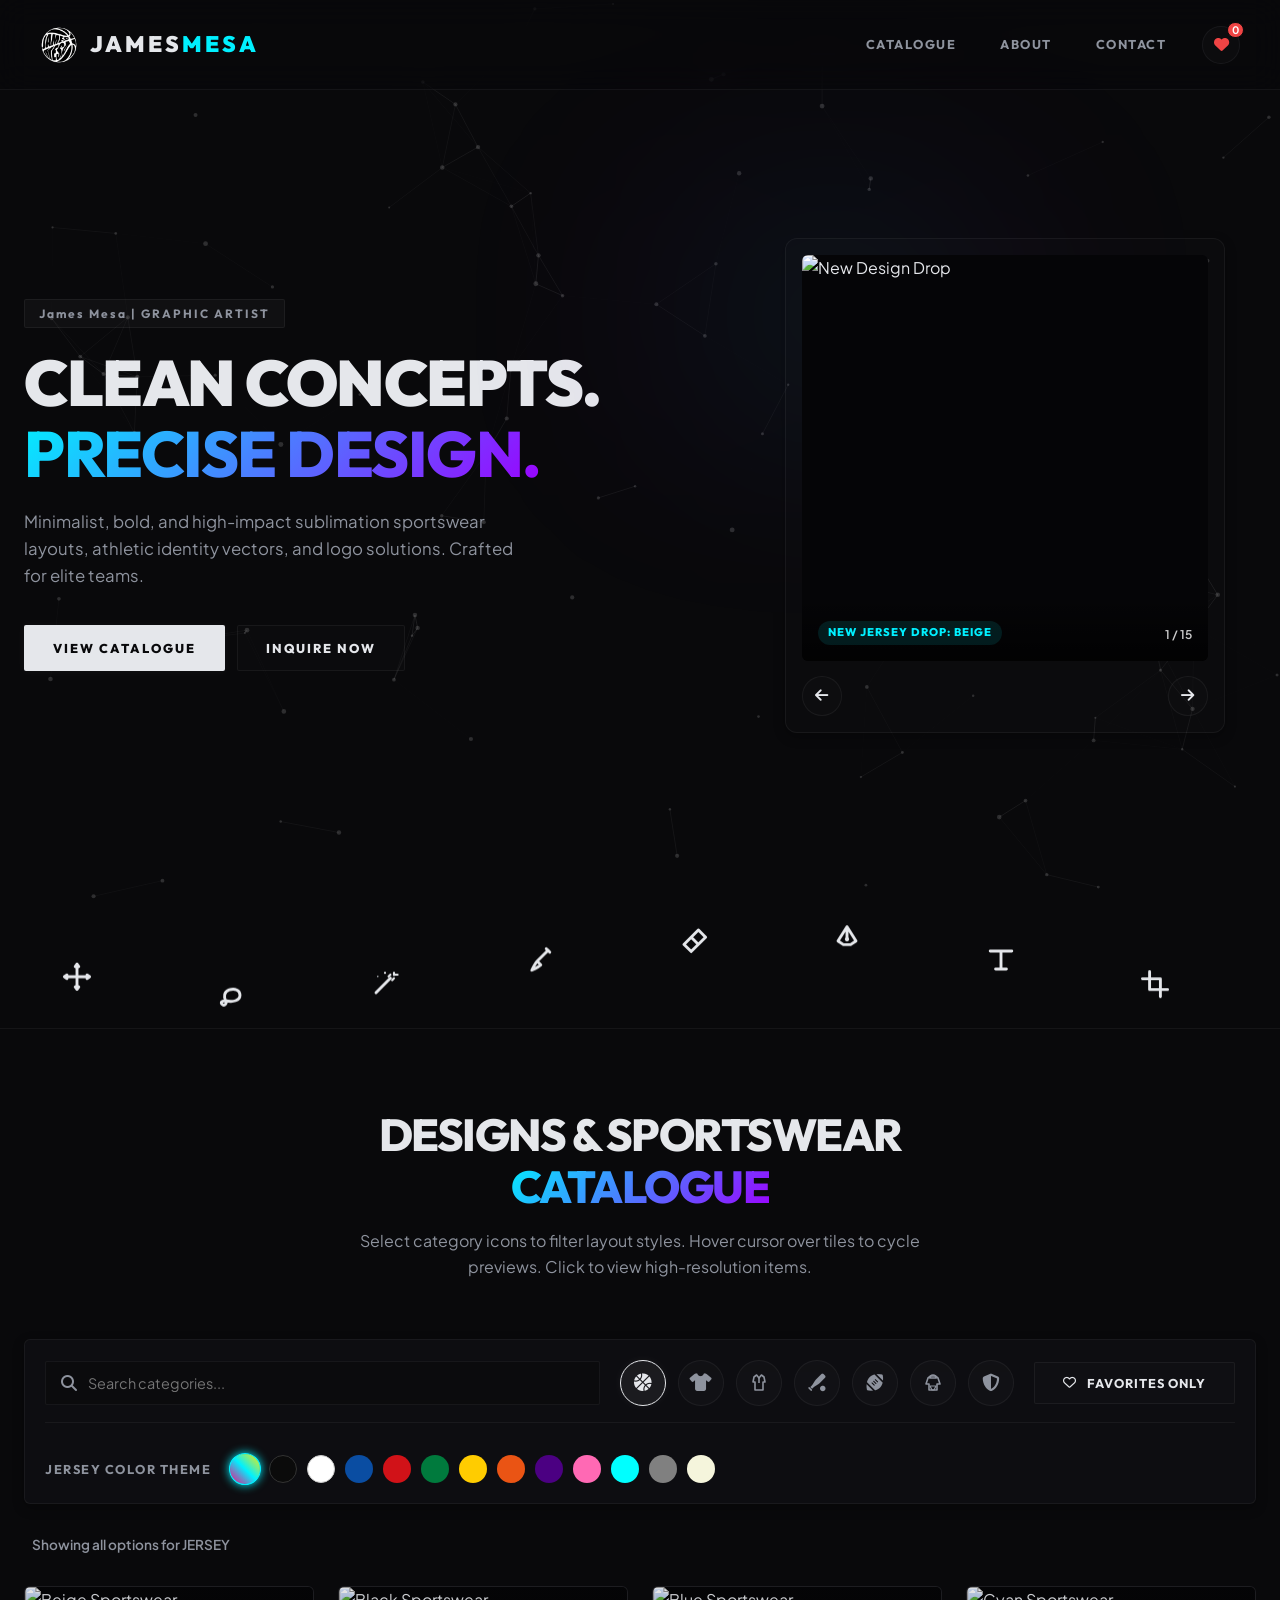
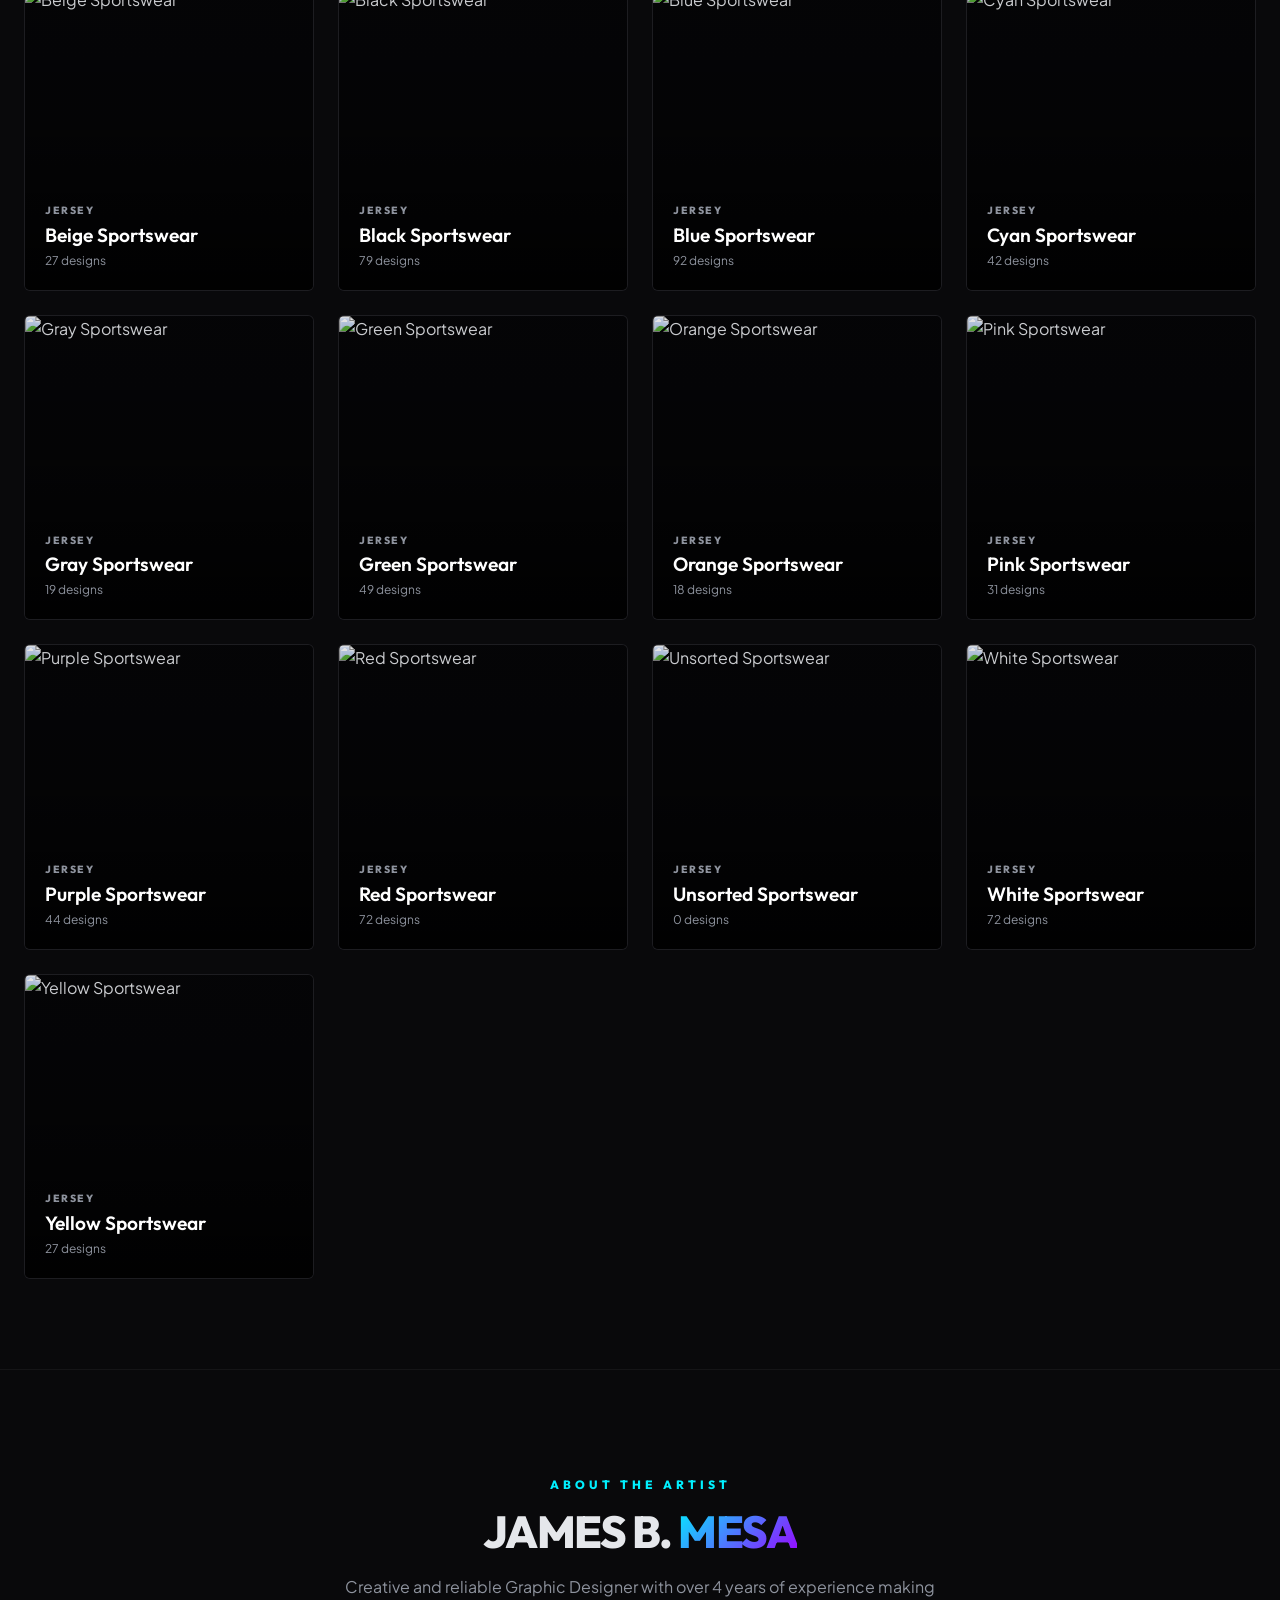
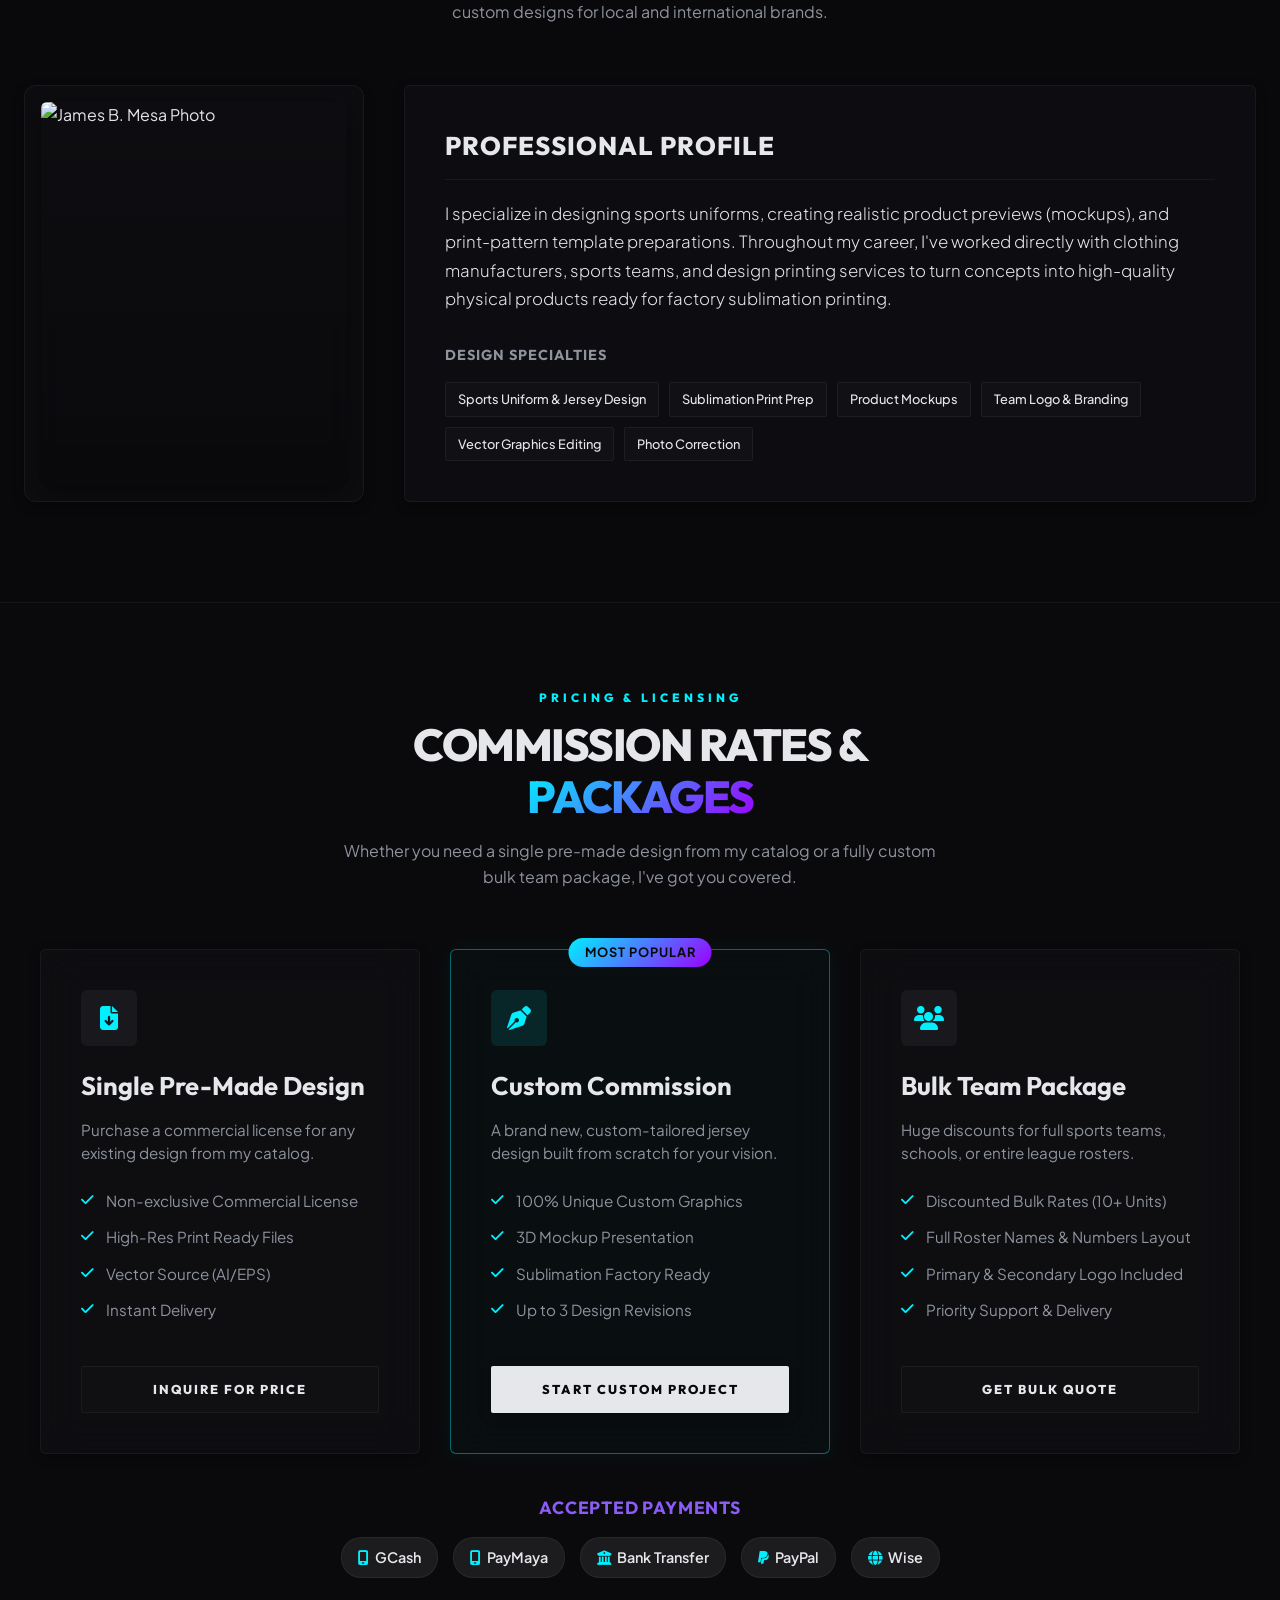
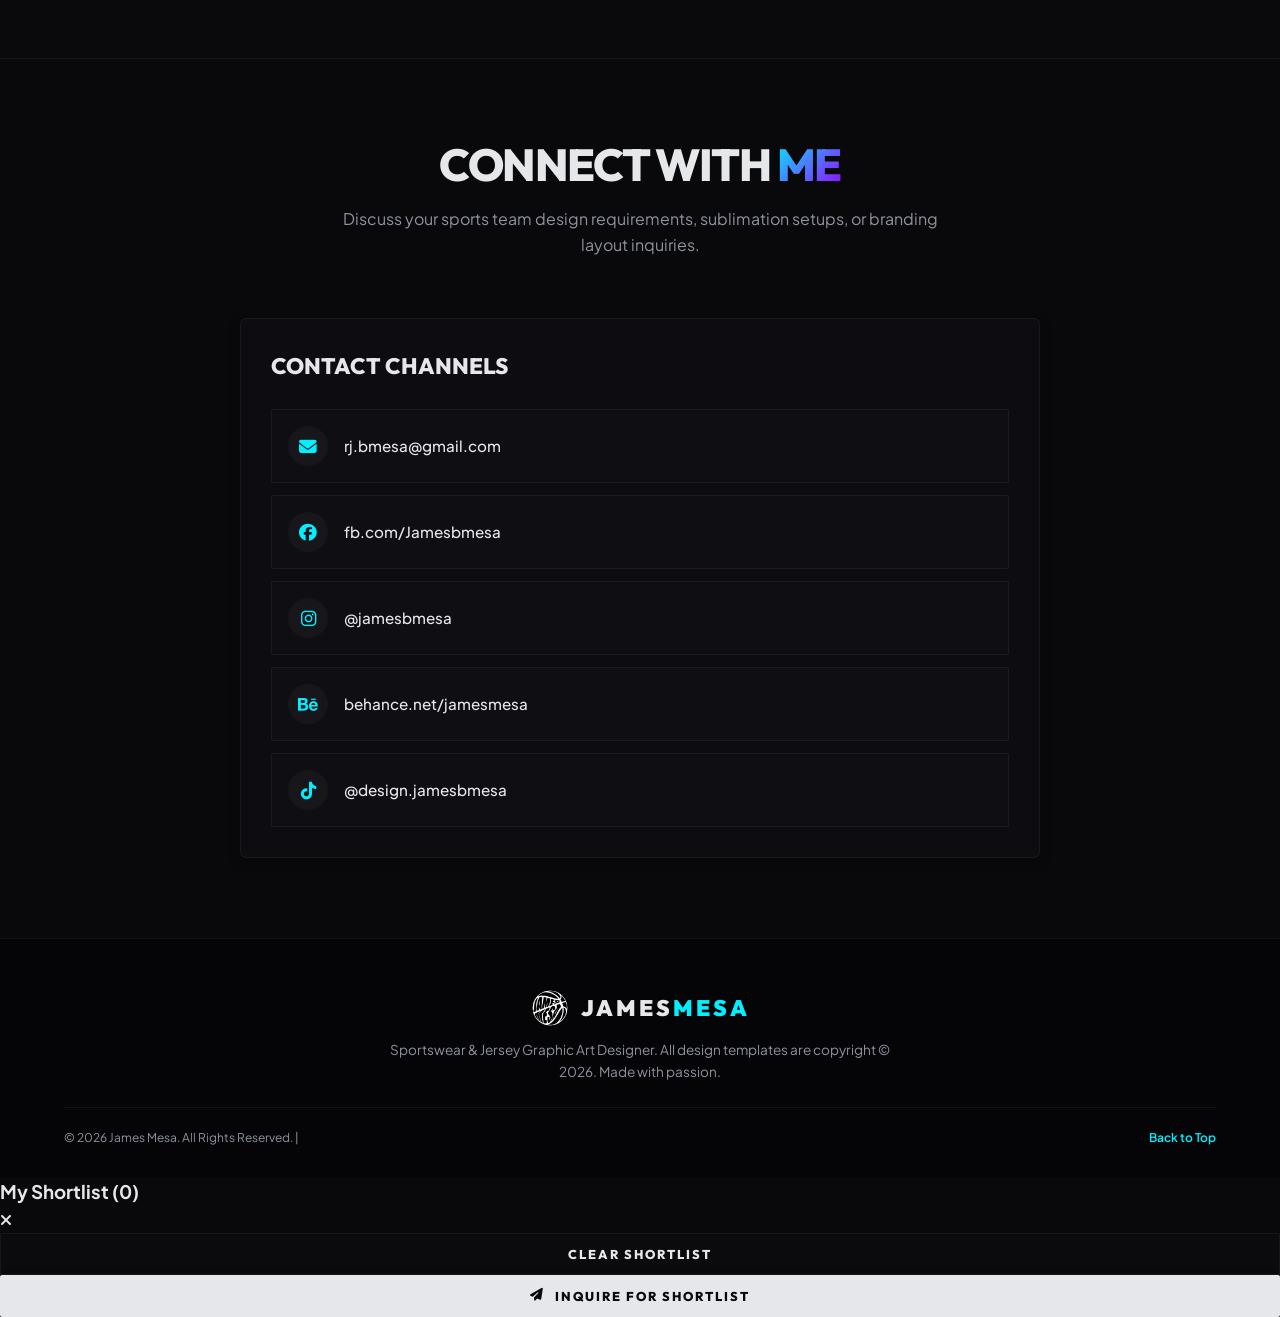
==== commit eb96a2e3: "Search Engine Optimization" ====
--- a/index.html
+++ b/index.html
@@ -4,6 +4,29 @@
   <meta charset="UTF-8">
   <meta name="viewport" content="width=device-width, initial-scale=1.0">
   <title>James Mesa - Graphic Artist & Sportswear Designer</title>
+  
+  <!-- Search Engine Optimization (SEO) Metadata -->
+  <meta name="description" content="James Mesa is a professional Graphic Artist and Sportswear Designer specializing in custom jersey layouts, sublimation vector print prep, team branding logos, and product mockup layouts.">
+  <meta name="keywords" content="James Mesa, sportswear designer, jersey designer, custom jersey design, sublimation vector prints, jersey mockups, team branding, graphic artist portfolio, custom uniform design, vector editing, athletic apparel">
+  <meta name="author" content="James Mesa">
+  <meta name="robots" content="index, follow">
+  
+  <!-- Open Graph / Facebook -->
+  <meta property="og:type" content="website">
+  <meta property="og:url" content="https://jamesmesa.github.io/Portfolio-James-Mesa/">
+  <meta property="og:title" content="James Mesa - Graphic Artist & Sportswear Designer">
+  <meta property="og:description" content="Professional Sportswear & Custom Jersey Graphic Art Designer. Browse the design catalog and request custom sublimated athletic apparel mockups.">
+  <meta property="og:image" content="https://jamesmesa.github.io/Portfolio-James-Mesa/logo.png">
+
+  <!-- Twitter Card -->
+  <meta name="twitter:card" content="summary_large_image">
+  <meta name="twitter:url" content="https://jamesmesa.github.io/Portfolio-James-Mesa/">
+  <meta name="twitter:title" content="James Mesa - Graphic Artist & Sportswear Designer">
+  <meta name="twitter:description" content="Professional Sportswear & Custom Jersey Graphic Art Designer. Browse the design catalog and request custom sublimated athletic apparel mockups.">
+  <meta name="twitter:image" content="https://jamesmesa.github.io/Portfolio-James-Mesa/logo.png">
+
+  <!-- Canonical URL -->
+  <link rel="canonical" href="https://jamesmesa.github.io/Portfolio-James-Mesa/">
   
   <!-- Modern Bold Minimalist Fonts -->
   <link rel="preconnect" href="https://fonts.googleapis.com">
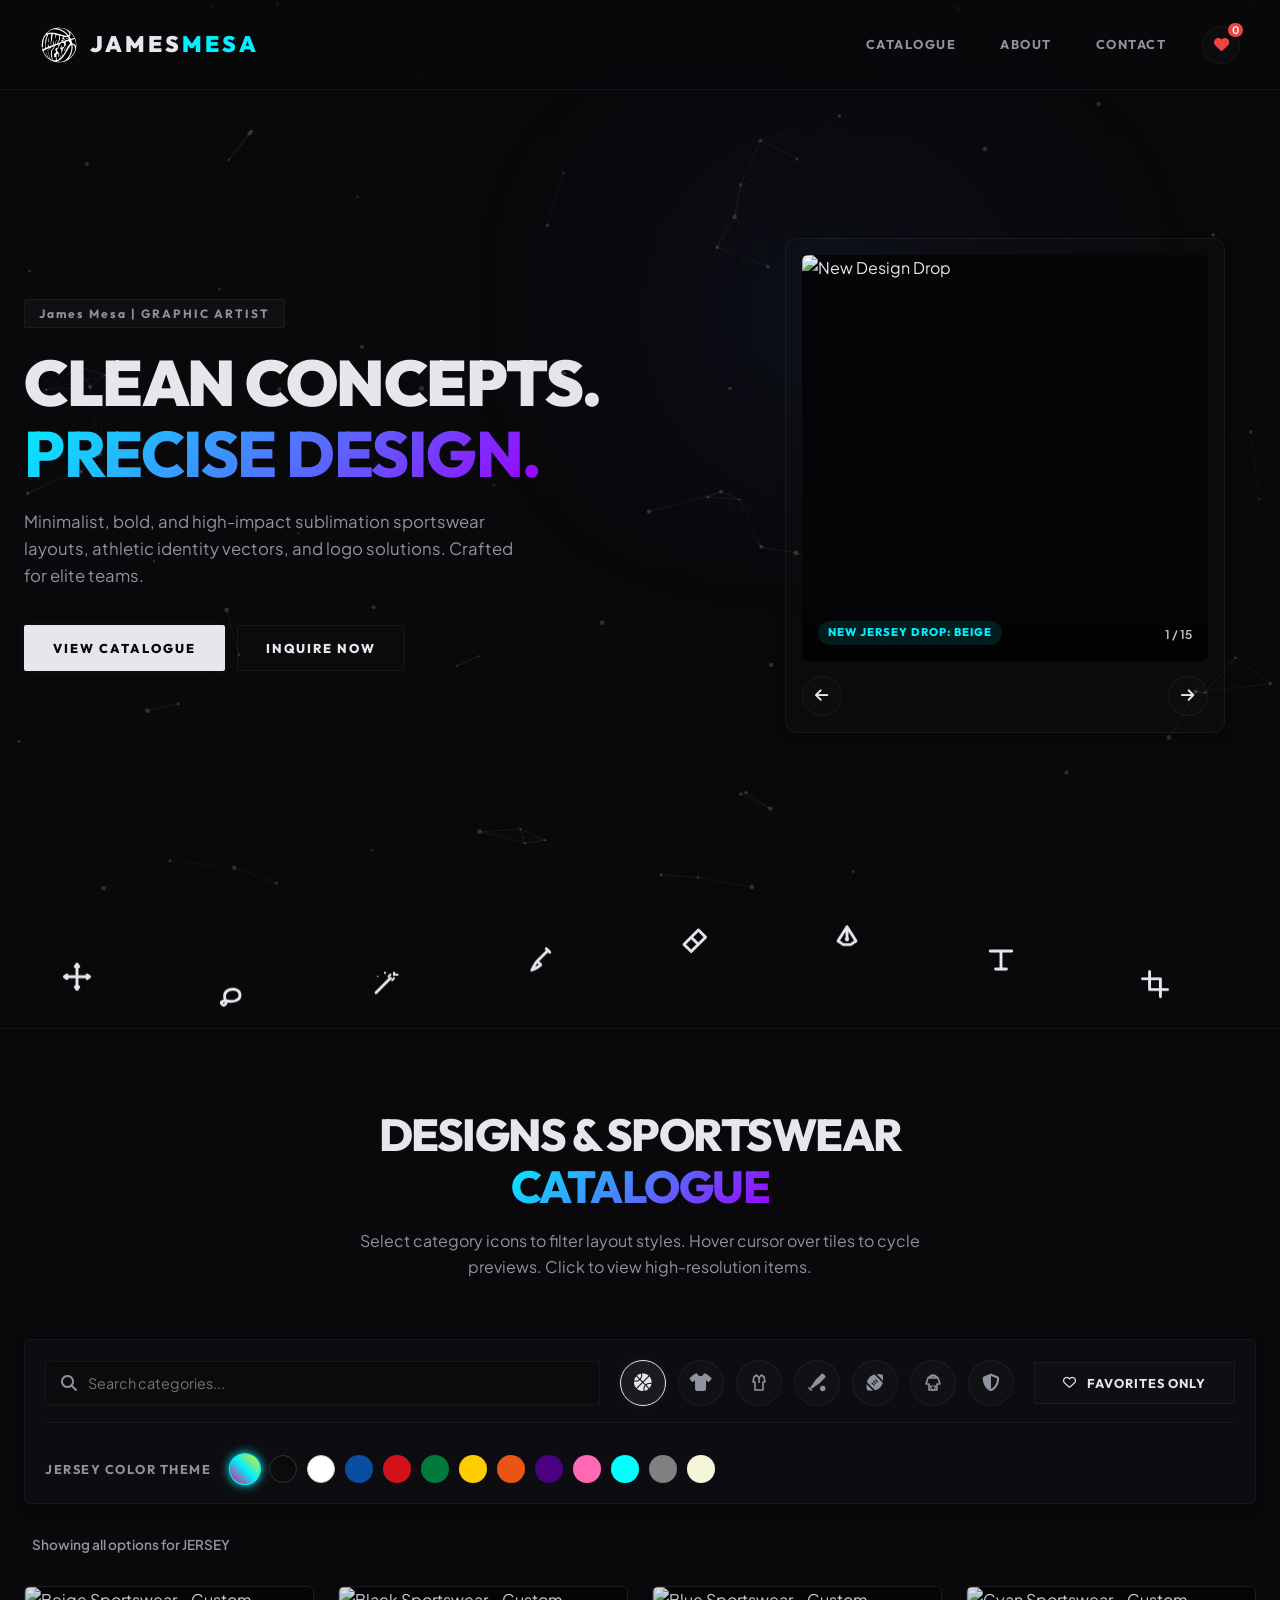
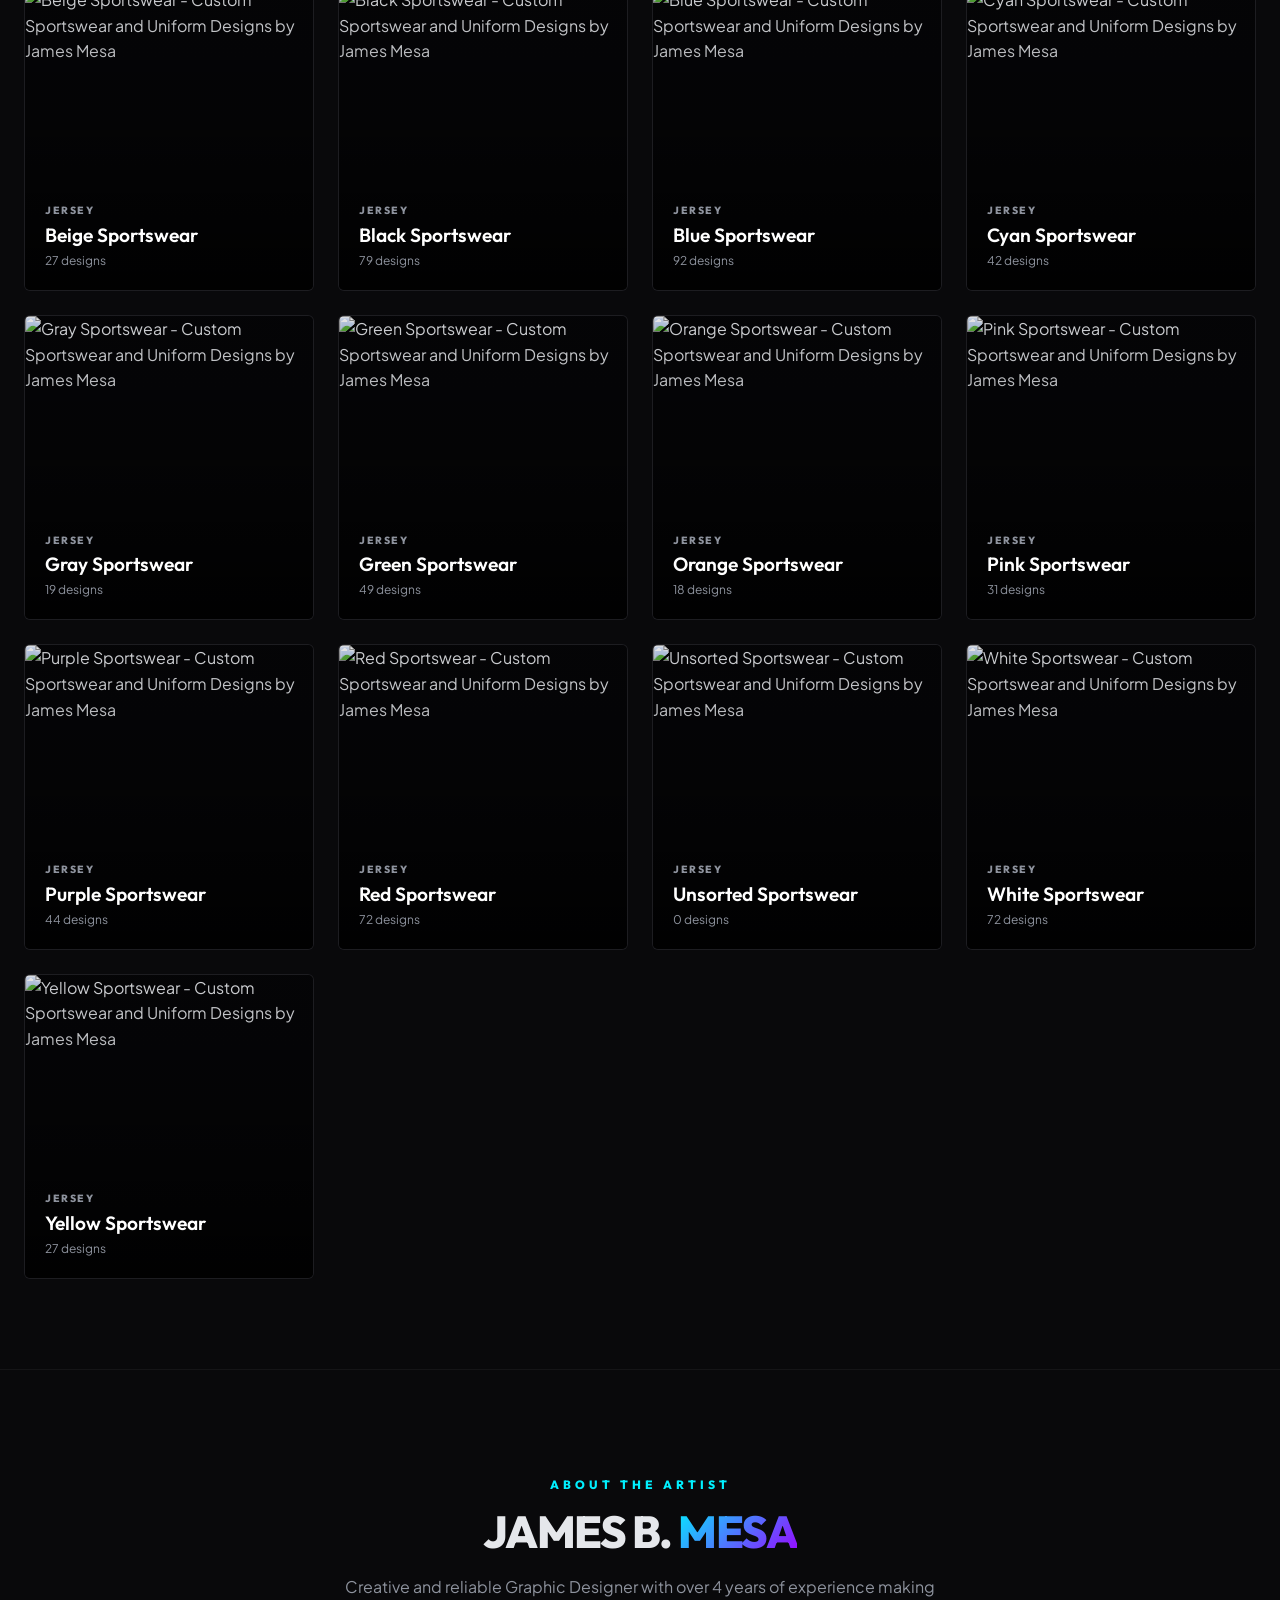
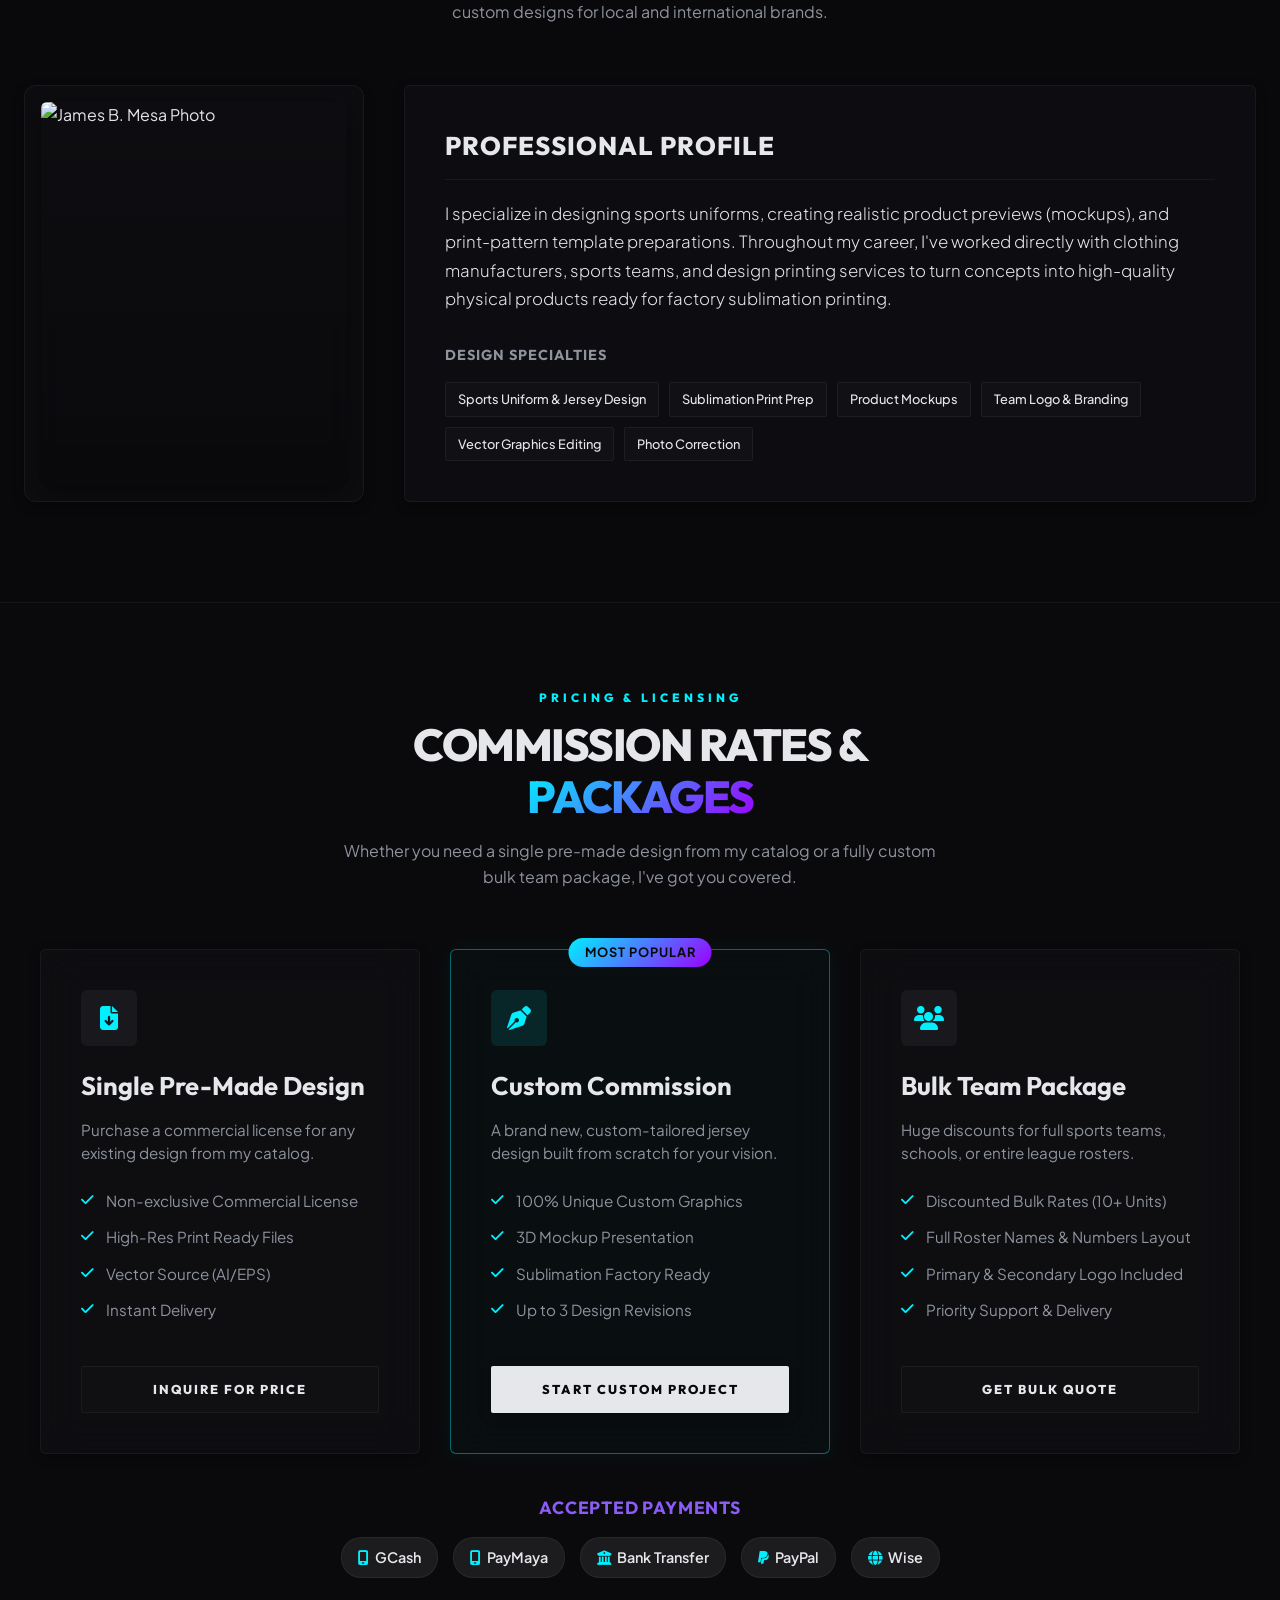
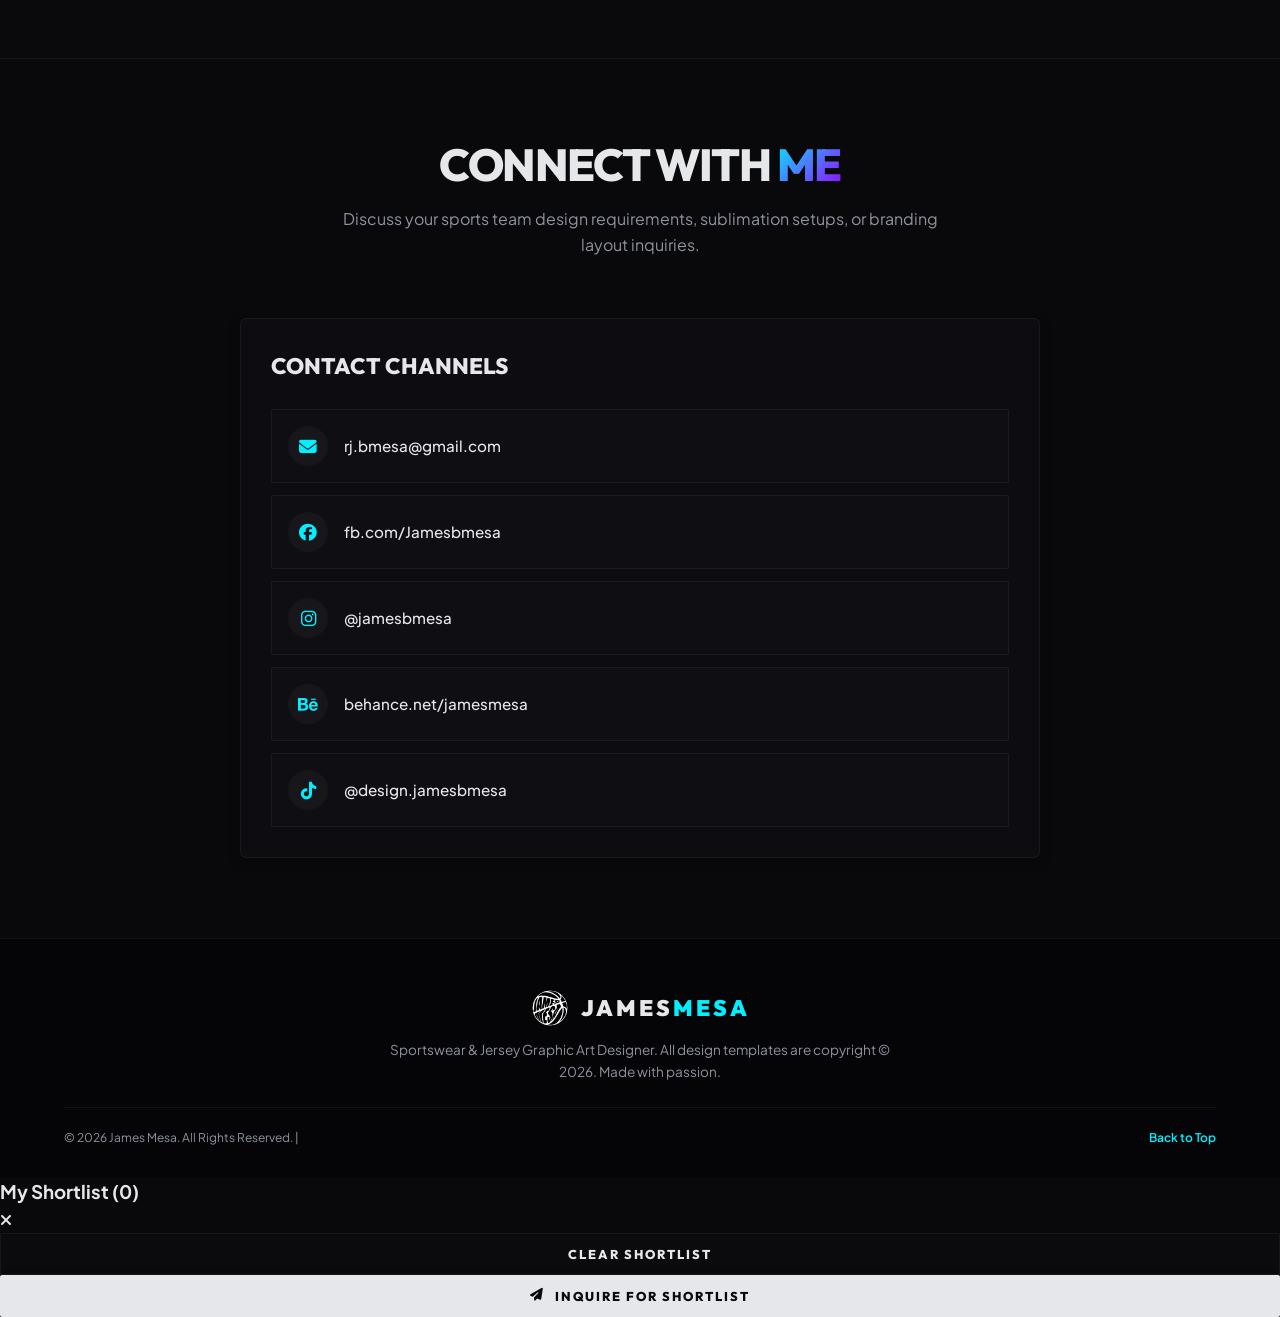
==== commit 5f9c34bc: "SEO" ====
--- a/index.html
+++ b/index.html
@@ -28,6 +28,31 @@
   <!-- Canonical URL -->
   <link rel="canonical" href="https://jamesmesa.github.io/Portfolio-James-Mesa/">
   
+  <!-- JSON-LD Structured Data / Schema Markup -->
+  <script type="application/ld+json">
+  {
+    "@context": "https://schema.org",
+    "@type": "ProfessionalService",
+    "name": "James Mesa Graphic Design",
+    "image": "https://jamesmesa.github.io/Portfolio-James-Mesa/logo.png",
+    "url": "https://jamesmesa.github.io/Portfolio-James-Mesa/",
+    "email": "rj.bmesa@gmail.com",
+    "priceRange": "$$",
+    "description": "Professional Sportswear and Jersey Graphic Art Designer. Specializing in sublimation athletic uniform mockups, vector print preparations, and branding vector assets.",
+    "address": {
+      "@type": "PostalAddress",
+      "addressCountry": "PH"
+    },
+    "knowsAbout": [
+      "Sportswear Design",
+      "Jersey Sublimation Prep",
+      "Vector Graphics Editing",
+      "Team Branding & Logos",
+      "Uniform Mockups"
+    ]
+  }
+  </script>
+  
   <!-- Modern Bold Minimalist Fonts -->
   <link rel="preconnect" href="https://fonts.googleapis.com">
   <link rel="preconnect" href="https://fonts.gstatic.com" crossorigin>
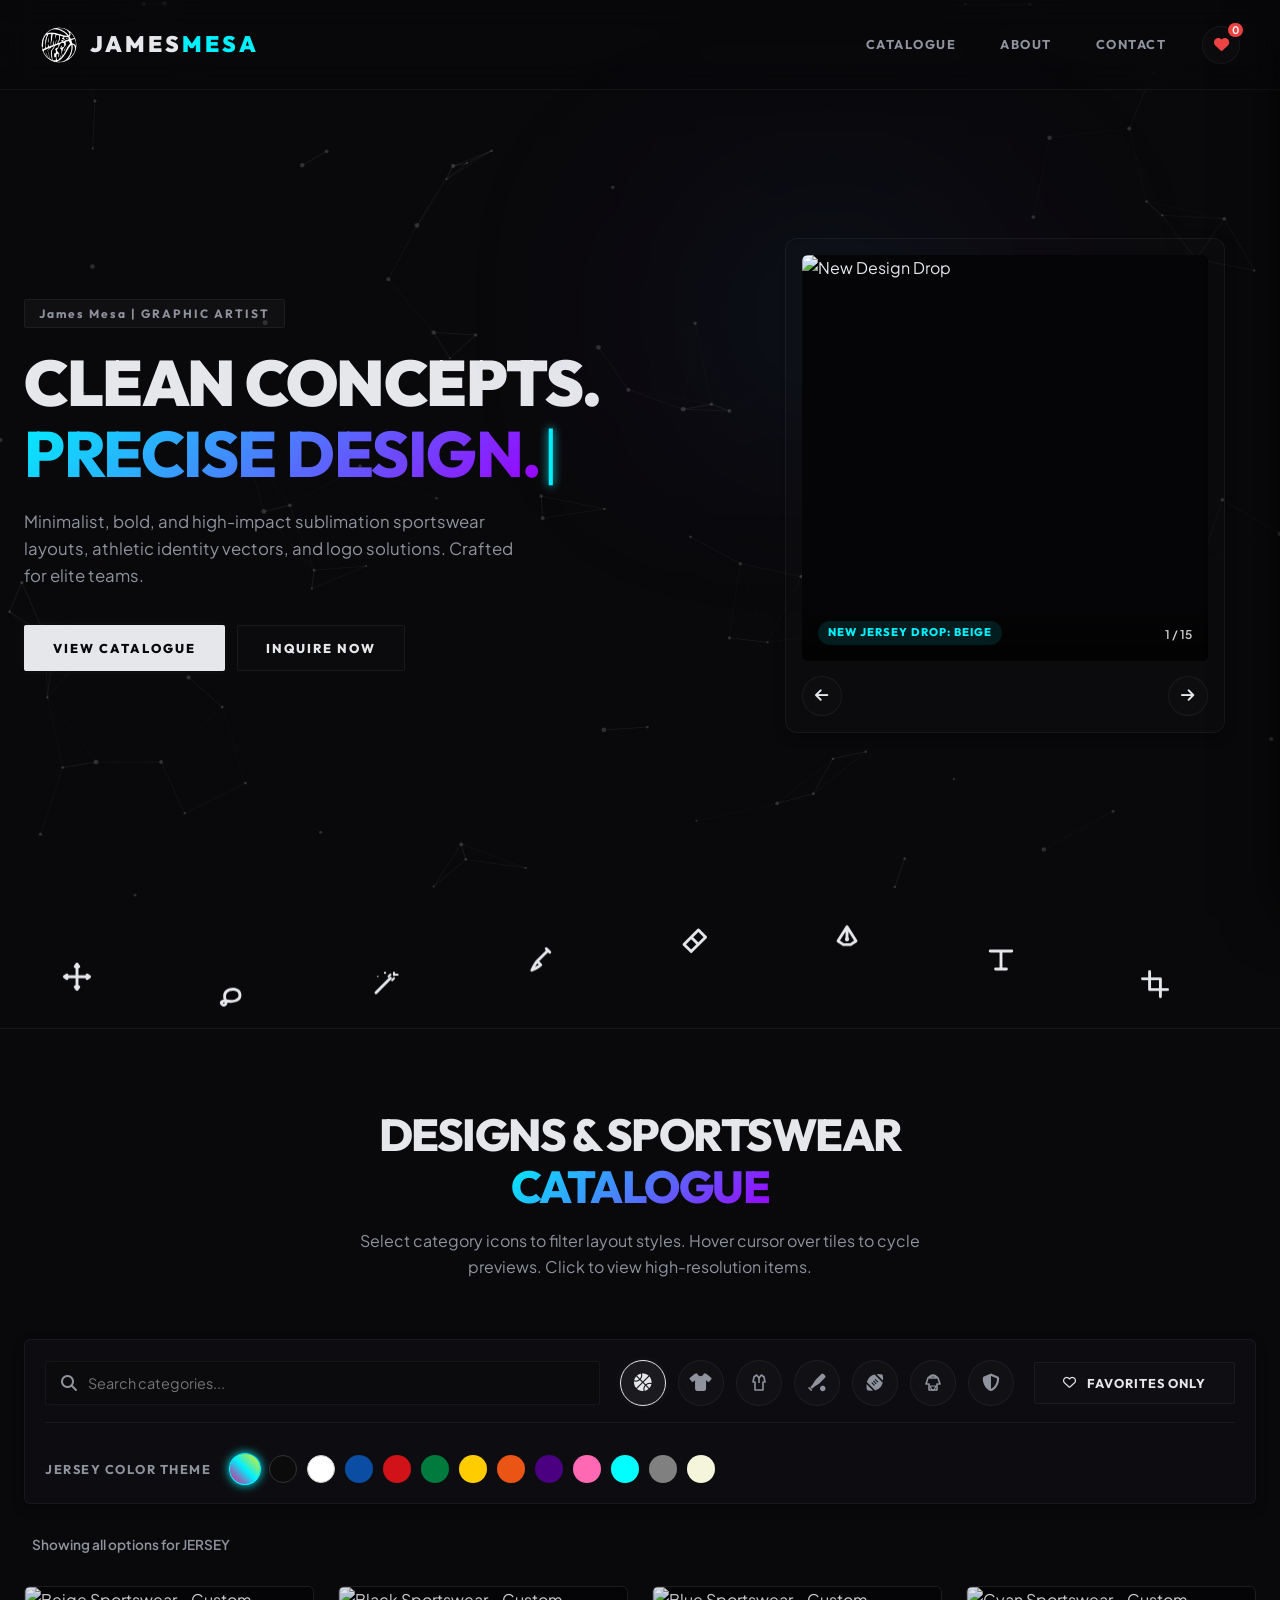
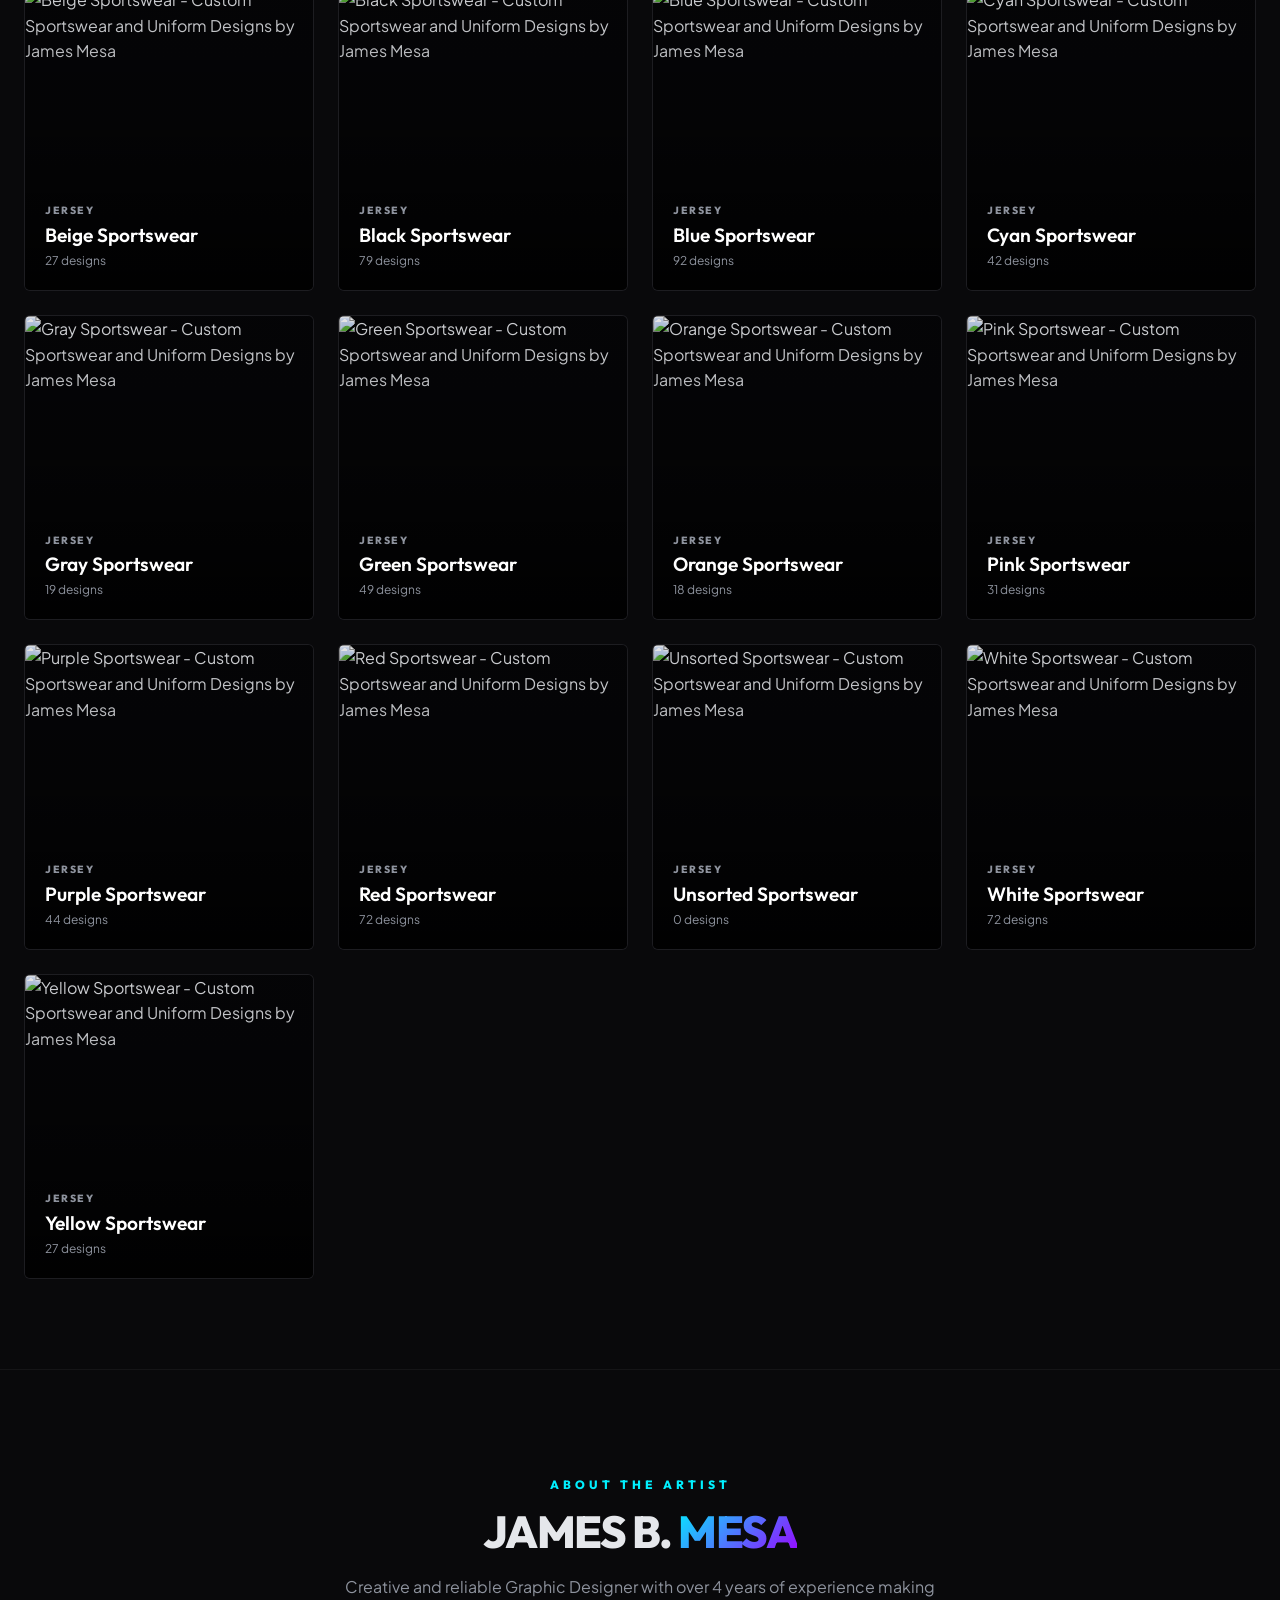
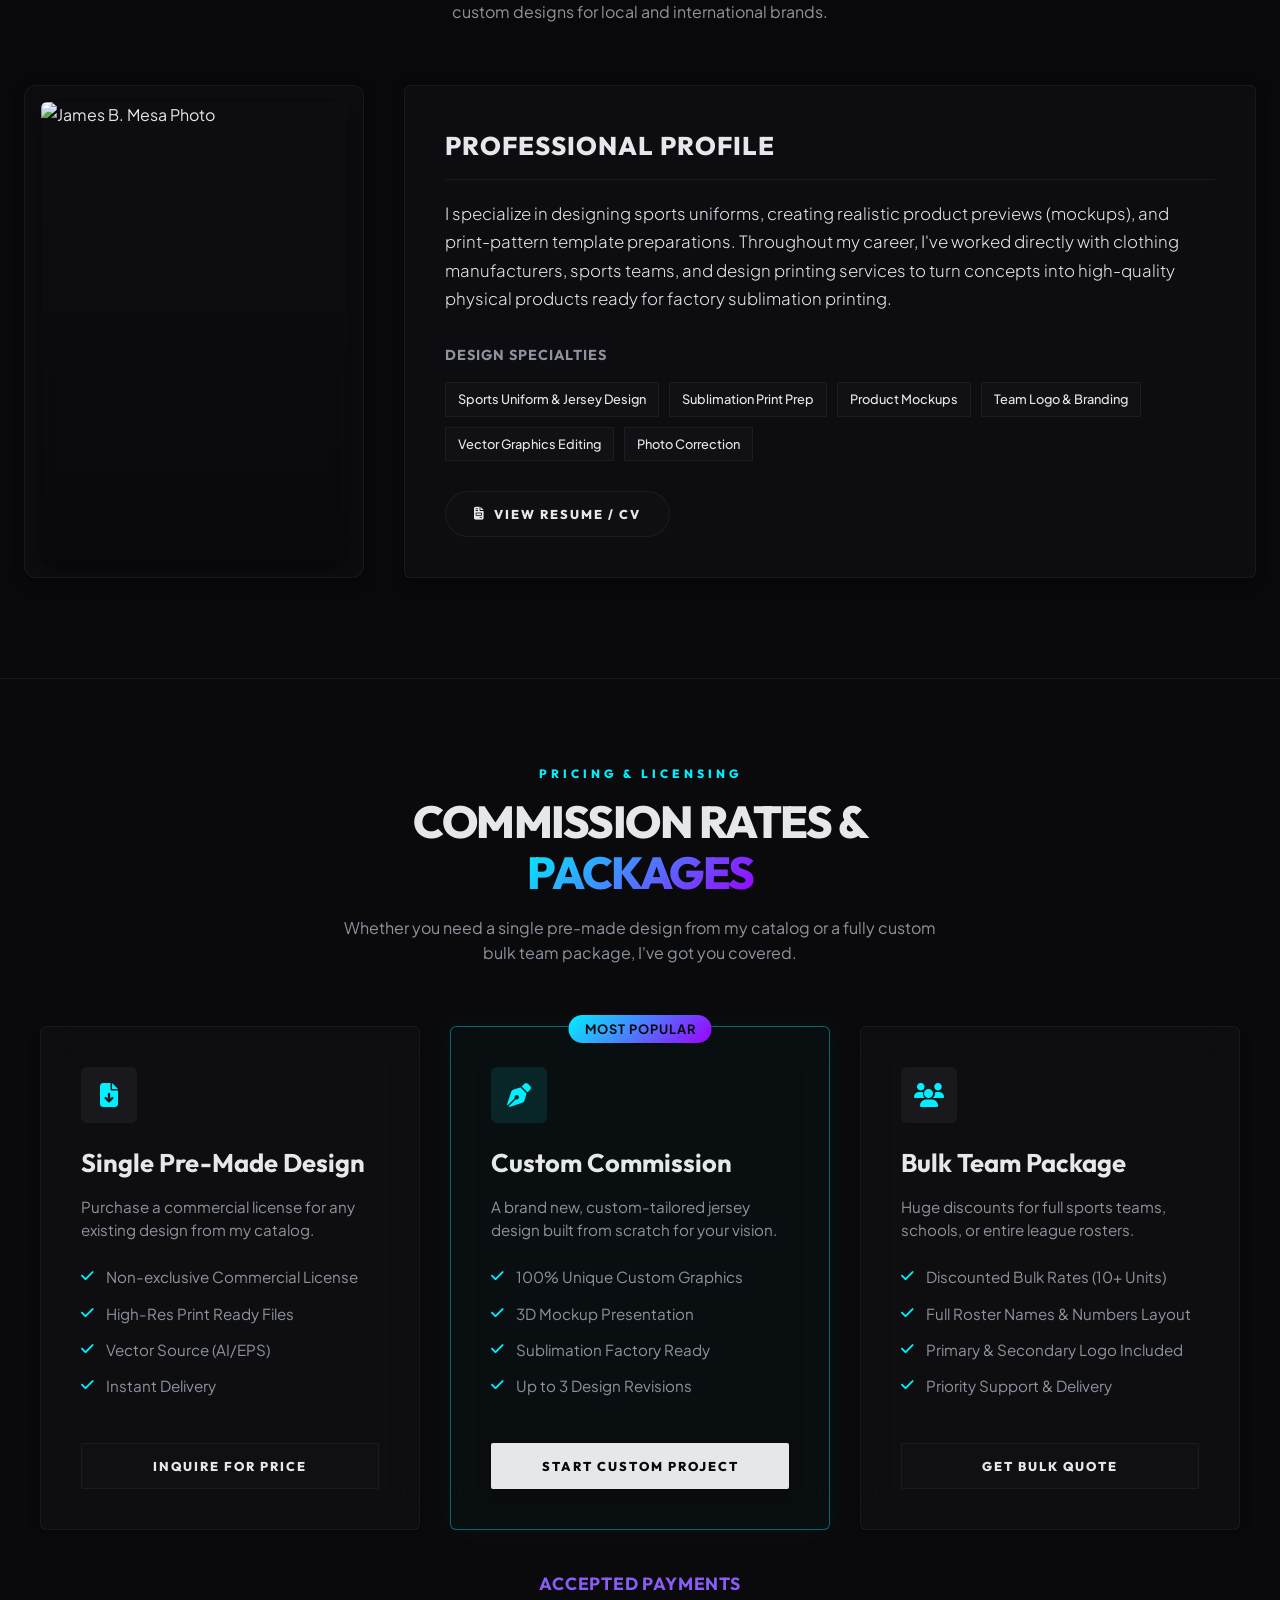
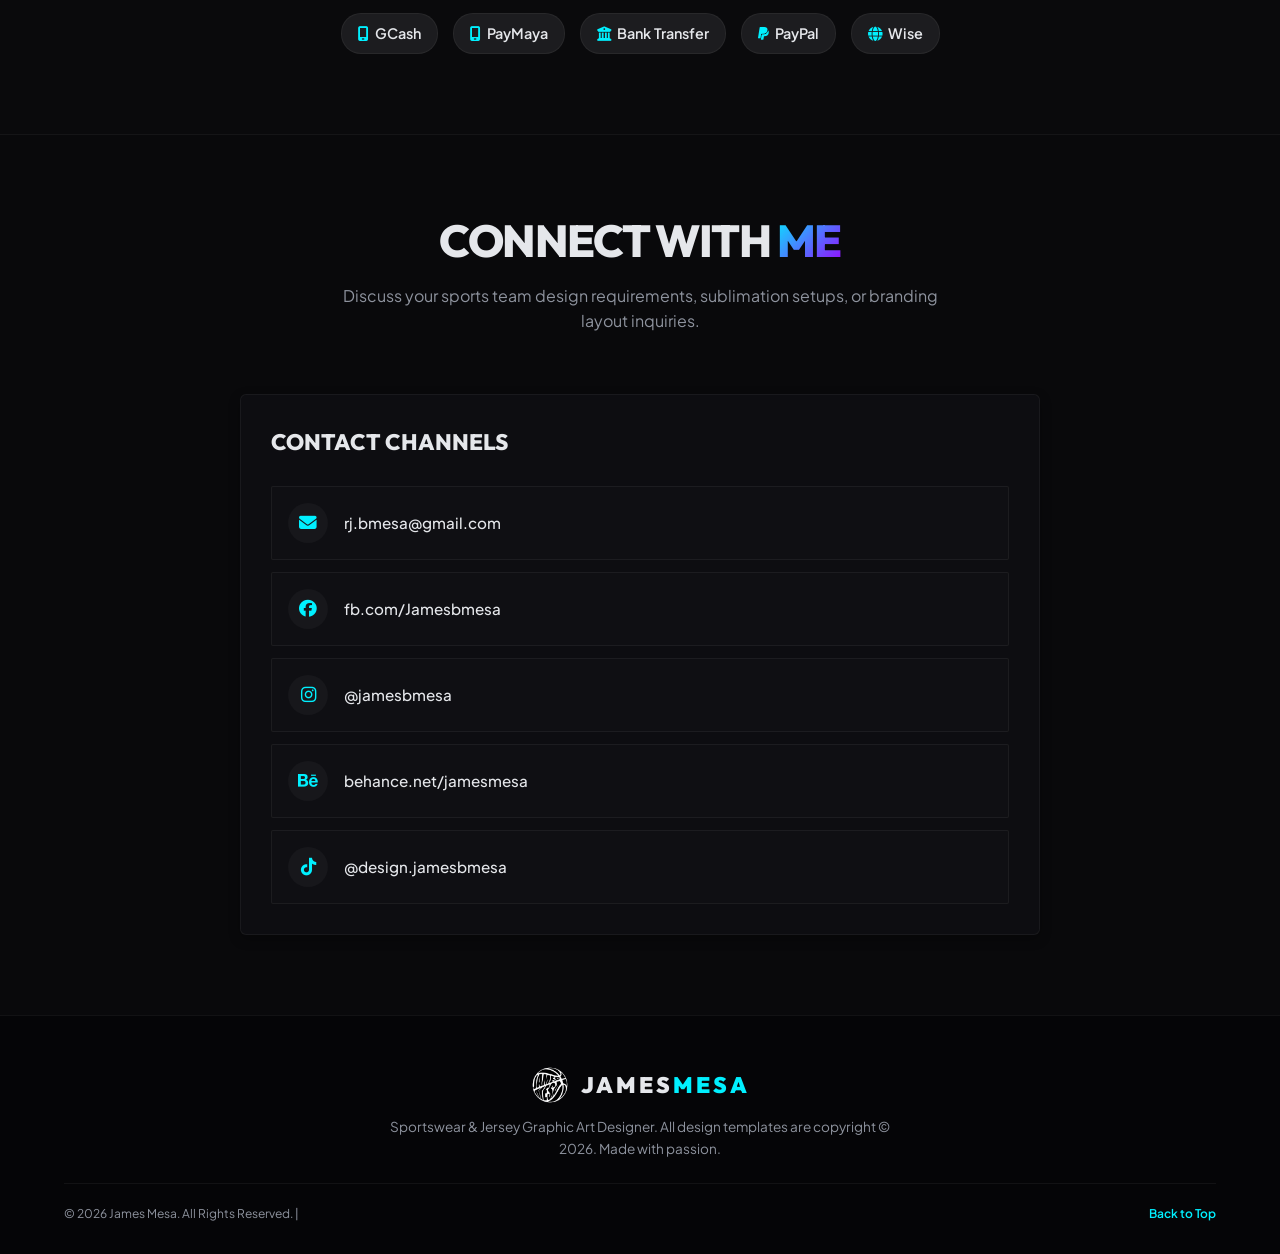
==== commit e5a6f89e: "sitemap update" ====
--- a/index.html
+++ b/index.html
@@ -13,20 +13,20 @@
   
   <!-- Open Graph / Facebook -->
   <meta property="og:type" content="website">
-  <meta property="og:url" content="https://jamesmesa.github.io/Portfolio-James-Mesa/">
+  <meta property="og:url" content="https://www.jamesmesa.online/">
   <meta property="og:title" content="James Mesa - Graphic Artist & Sportswear Designer">
   <meta property="og:description" content="Professional Sportswear & Custom Jersey Graphic Art Designer. Browse the design catalog and request custom sublimated athletic apparel mockups.">
-  <meta property="og:image" content="https://jamesmesa.github.io/Portfolio-James-Mesa/logo.png">
+  <meta property="og:image" content="https://www.jamesmesa.online/logo.png">
 
   <!-- Twitter Card -->
   <meta name="twitter:card" content="summary_large_image">
-  <meta name="twitter:url" content="https://jamesmesa.github.io/Portfolio-James-Mesa/">
+  <meta name="twitter:url" content="https://www.jamesmesa.online/">
   <meta name="twitter:title" content="James Mesa - Graphic Artist & Sportswear Designer">
   <meta name="twitter:description" content="Professional Sportswear & Custom Jersey Graphic Art Designer. Browse the design catalog and request custom sublimated athletic apparel mockups.">
-  <meta name="twitter:image" content="https://jamesmesa.github.io/Portfolio-James-Mesa/logo.png">
+  <meta name="twitter:image" content="https://www.jamesmesa.online/logo.png">
 
   <!-- Canonical URL -->
-  <link rel="canonical" href="https://jamesmesa.github.io/Portfolio-James-Mesa/">
+  <link rel="canonical" href="https://www.jamesmesa.online/">
   
   <!-- JSON-LD Structured Data / Schema Markup -->
   <script type="application/ld+json">
@@ -34,8 +34,8 @@
     "@context": "https://schema.org",
     "@type": "ProfessionalService",
     "name": "James Mesa Graphic Design",
-    "image": "https://jamesmesa.github.io/Portfolio-James-Mesa/logo.png",
-    "url": "https://jamesmesa.github.io/Portfolio-James-Mesa/",
+    "image": "https://www.jamesmesa.online/logo.png",
+    "url": "https://www.jamesmesa.online/",
     "email": "rj.bmesa@gmail.com",
     "priceRange": "$$",
     "description": "Professional Sportswear and Jersey Graphic Art Designer. Specializing in sublimation athletic uniform mockups, vector print preparations, and branding vector assets.",
--- a/index.css
+++ b/index.css
@@ -1938,3 +1938,185 @@
     padding: 0 20px;
   }
 }
+
+/* ==========================================================================
+   FAVORITES SHORTLIST DRAWER
+   ========================================================================== */
+.favorites-drawer {
+  position: fixed;
+  top: 0;
+  right: -400px;
+  width: 400px;
+  height: 100vh;
+  background: var(--bg-surface-glass);
+  backdrop-filter: blur(20px);
+  -webkit-backdrop-filter: blur(20px);
+  border-left: 1px solid var(--border-color);
+  z-index: 1100;
+  display: flex;
+  flex-direction: column;
+  box-shadow: var(--shadow-lg);
+  transition: var(--transition-smooth);
+}
+
+.favorites-drawer.open {
+  right: 0;
+}
+
+.drawer-overlay {
+  position: fixed;
+  top: 0;
+  left: 0;
+  width: 100vw;
+  height: 100vh;
+  background: rgba(0, 0, 0, 0.6);
+  backdrop-filter: blur(4px);
+  -webkit-backdrop-filter: blur(4px);
+  z-index: 1050;
+  display: none;
+  opacity: 0;
+  transition: opacity 0.3s ease;
+}
+
+.drawer-overlay.open {
+  display: block;
+  opacity: 1;
+}
+
+.drawer-header {
+  padding: 24px;
+  border-bottom: 1px solid var(--border-color);
+  display: flex;
+  justify-content: space-between;
+  align-items: center;
+}
+
+.drawer-header h3 {
+  font-family: var(--font-display);
+  font-size: 1.1rem;
+  font-weight: 700;
+  text-transform: uppercase;
+  color: var(--text-main);
+  letter-spacing: 1px;
+}
+
+.drawer-close {
+  background: none;
+  border: none;
+  color: var(--text-main);
+  font-size: 1.5rem;
+  cursor: pointer;
+  transition: var(--transition-smooth);
+}
+
+.drawer-close:hover {
+  color: var(--accent-primary);
+  transform: scale(1.1);
+}
+
+.drawer-items {
+  flex: 1;
+  padding: 24px;
+  overflow-y: auto;
+  display: flex;
+  flex-direction: column;
+  gap: 16px;
+}
+
+.drawer-item-card {
+  display: flex;
+  gap: 16px;
+  padding: 12px;
+  background: rgba(255, 255, 255, 0.02);
+  border: 1px solid var(--border-color);
+  border-radius: var(--radius-md);
+  align-items: center;
+  transition: var(--transition-smooth);
+}
+
+.drawer-item-card:hover {
+  border-color: var(--border-color-hover);
+  background: rgba(255, 255, 255, 0.04);
+}
+
+.drawer-item-img {
+  width: 70px;
+  height: 70px;
+  object-fit: cover;
+  border-radius: var(--radius-sm);
+  background: #111;
+}
+
+.drawer-item-info {
+  flex: 1;
+}
+
+.drawer-item-title {
+  font-family: var(--font-display);
+  font-size: 0.9rem;
+  font-weight: 600;
+  margin-bottom: 4px;
+  color: var(--text-main);
+  text-transform: uppercase;
+}
+
+.drawer-item-remove {
+  background: none;
+  border: none;
+  color: var(--text-muted);
+  cursor: pointer;
+  font-size: 1.1rem;
+  transition: var(--transition-smooth);
+}
+
+.drawer-item-remove:hover {
+  color: #ef4444;
+  transform: scale(1.1);
+}
+
+.drawer-footer {
+  padding: 24px;
+  border-top: 1px solid var(--border-color);
+  display: flex;
+  flex-direction: column;
+  gap: 12px;
+}
+
+.drawer-empty-state {
+  display: flex;
+  flex-direction: column;
+  align-items: center;
+  justify-content: center;
+  height: 100%;
+  color: var(--text-muted);
+  gap: 12px;
+  text-align: center;
+}
+
+.drawer-empty-state i {
+  font-size: 2.5rem;
+  color: rgba(255, 255, 255, 0.1);
+}
+
+@media (max-width: 480px) {
+  .favorites-drawer {
+    width: 100%;
+    right: -100%;
+  }
+}
+
+/* ==========================================================================
+   TYPEWRITER CURSOR
+   ========================================================================== */
+.typewriter-cursor {
+  color: var(--accent-primary);
+  font-weight: 300;
+  animation: blink 0.8s infinite;
+  text-shadow: 0 0 10px var(--accent-primary);
+  margin-left: 2px;
+}
+
+@keyframes blink {
+  0%, 100% { opacity: 1; }
+  50% { opacity: 0; }
+}
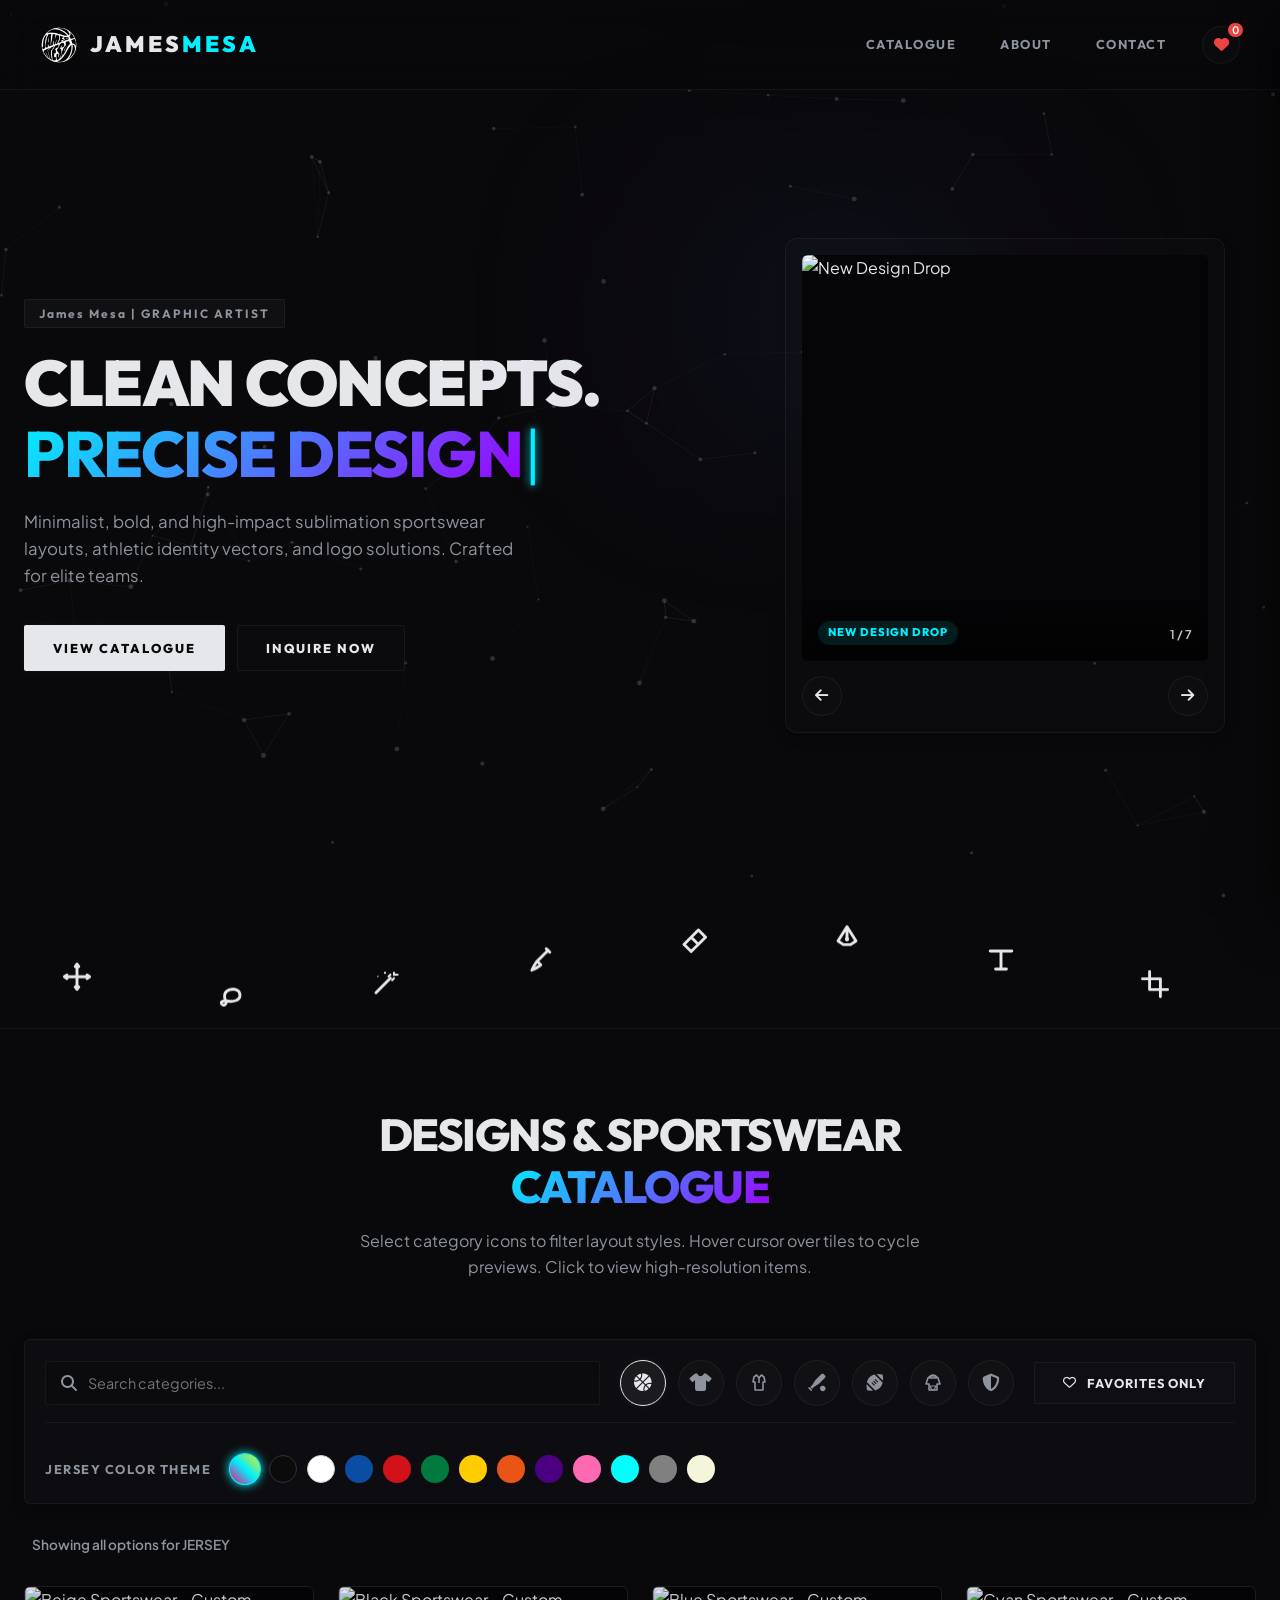
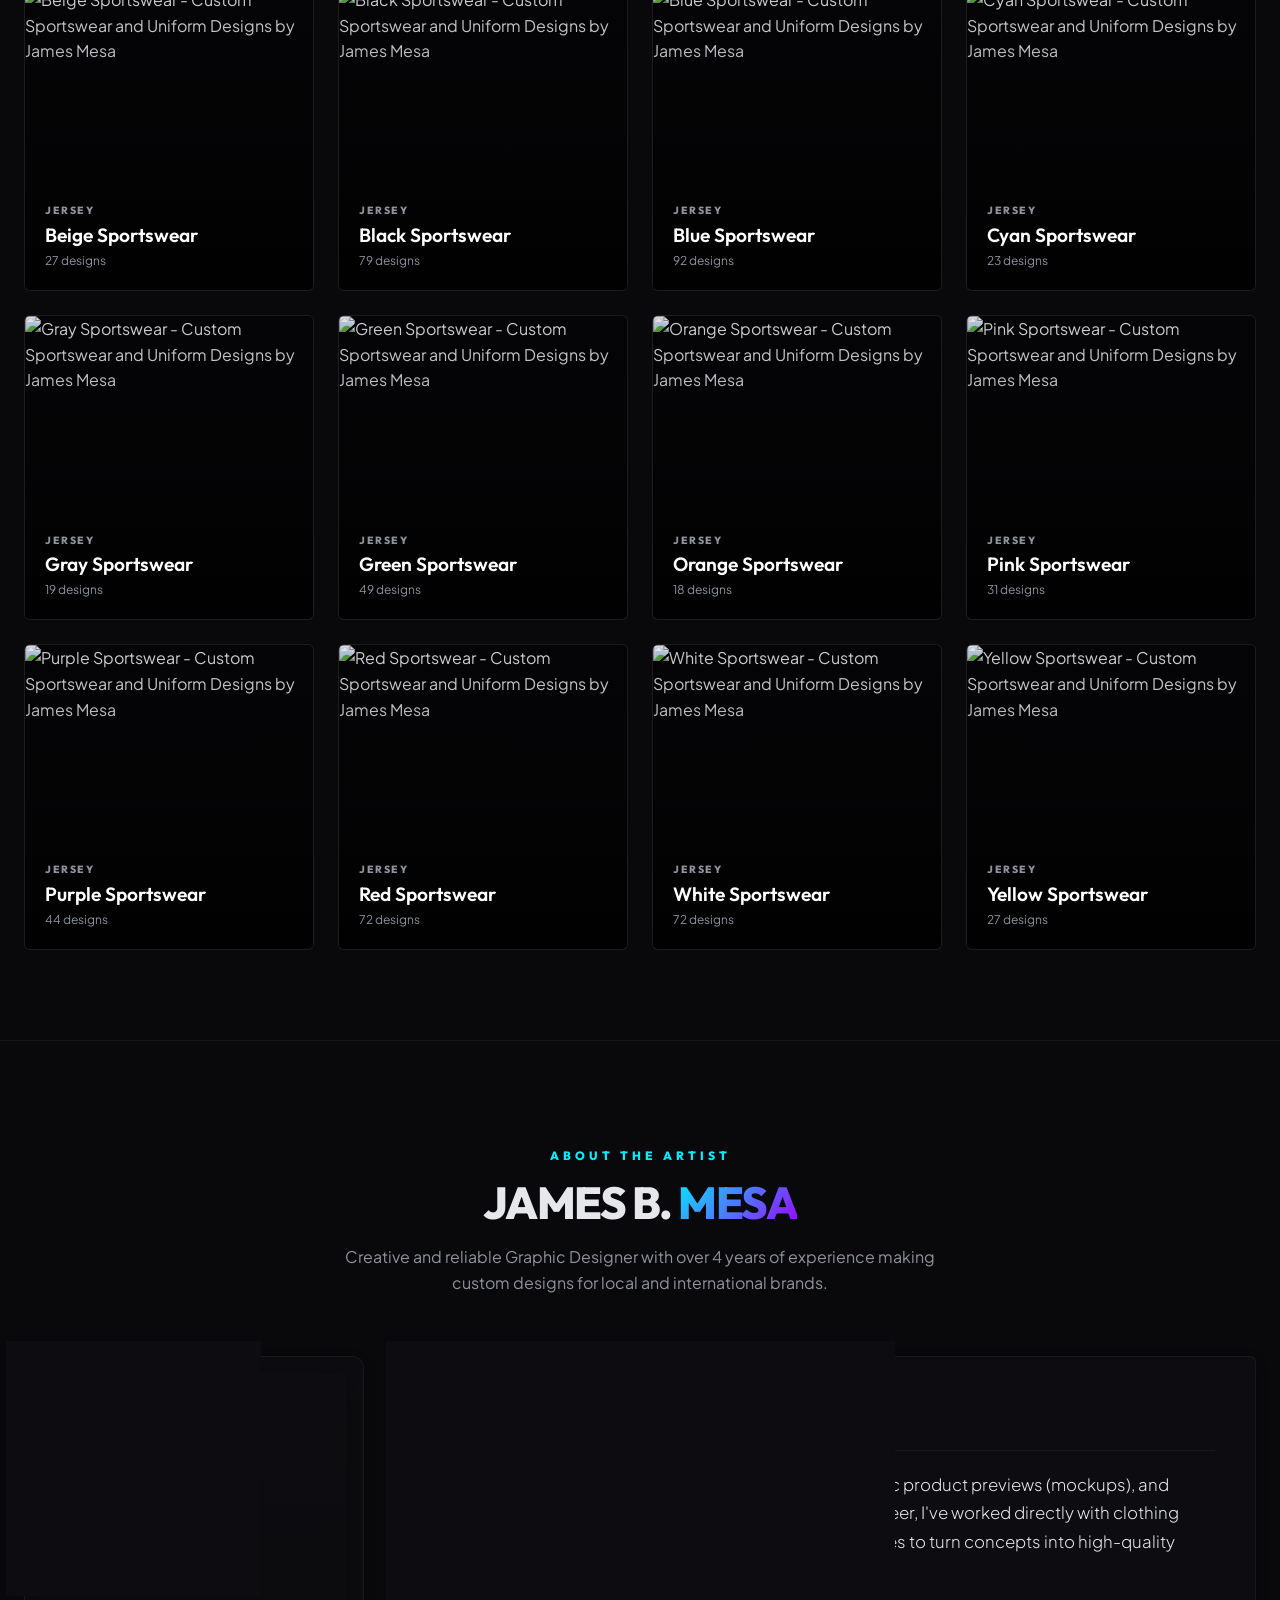
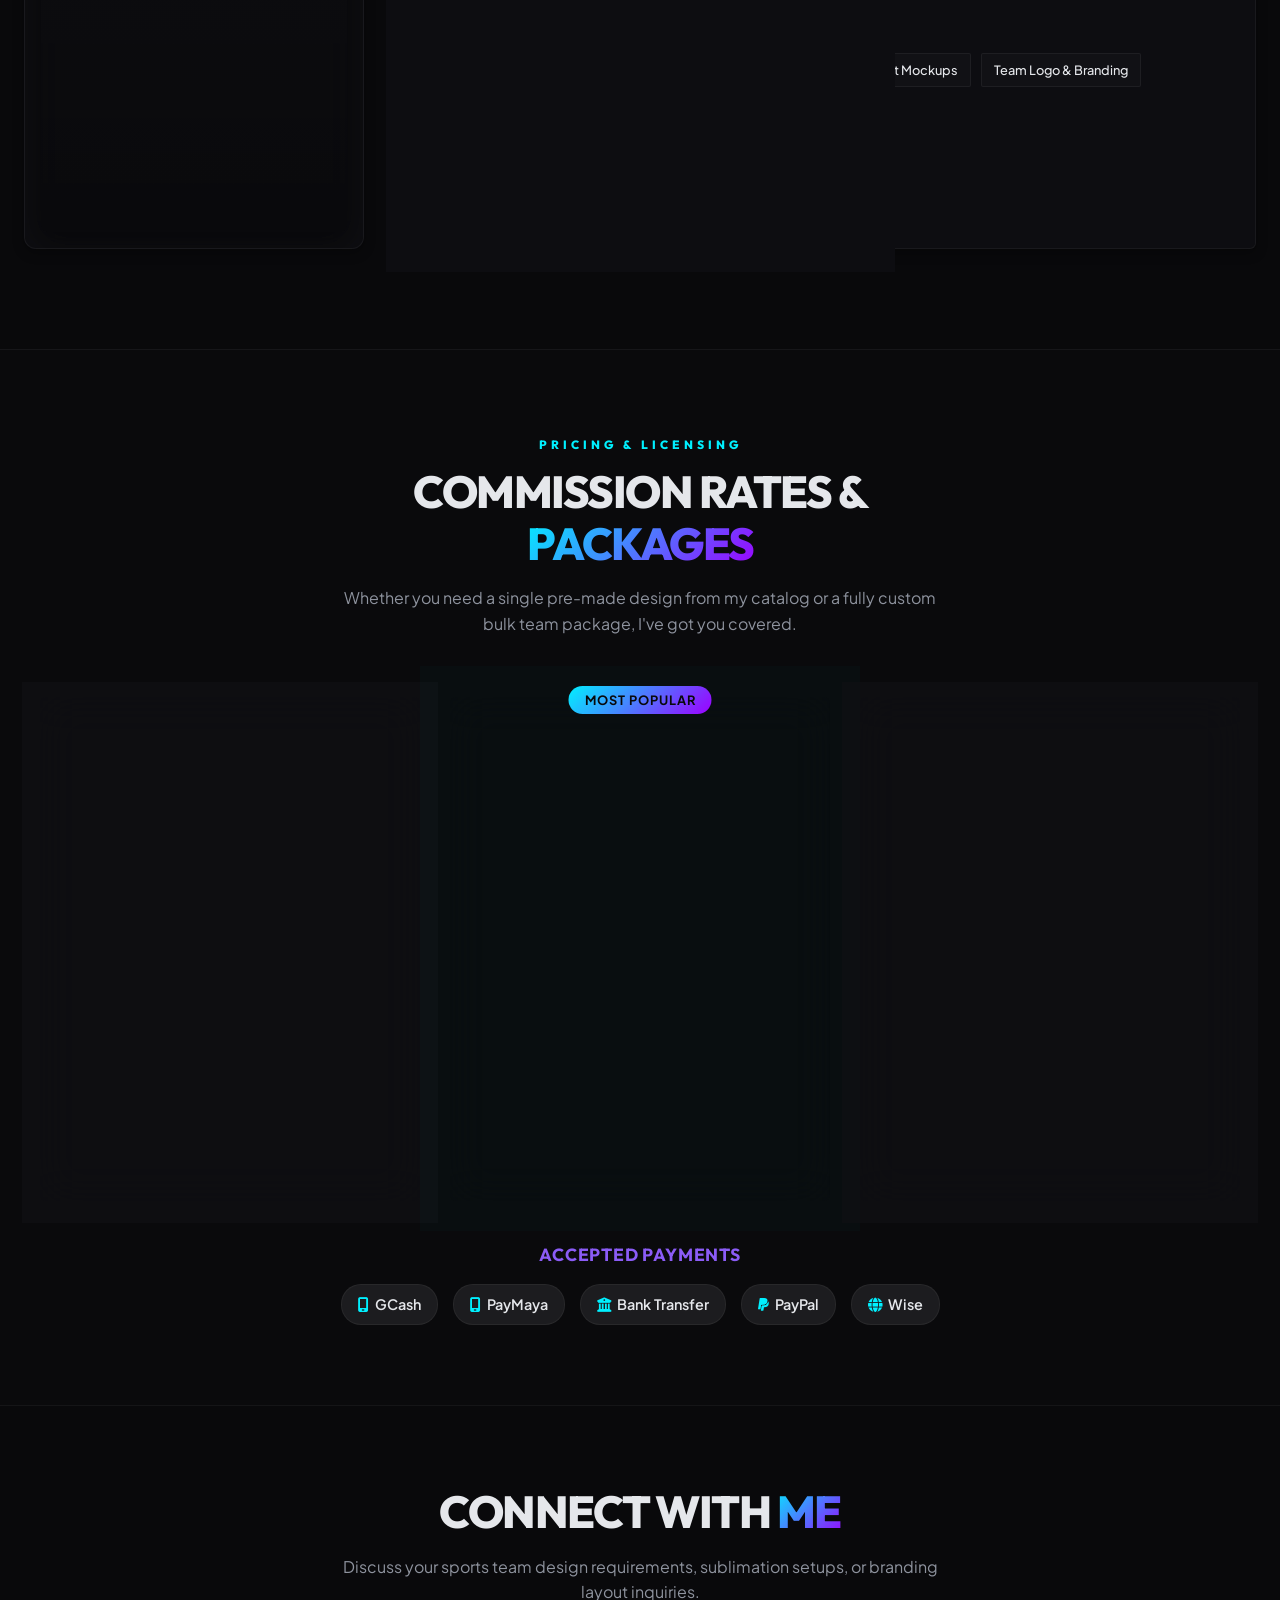
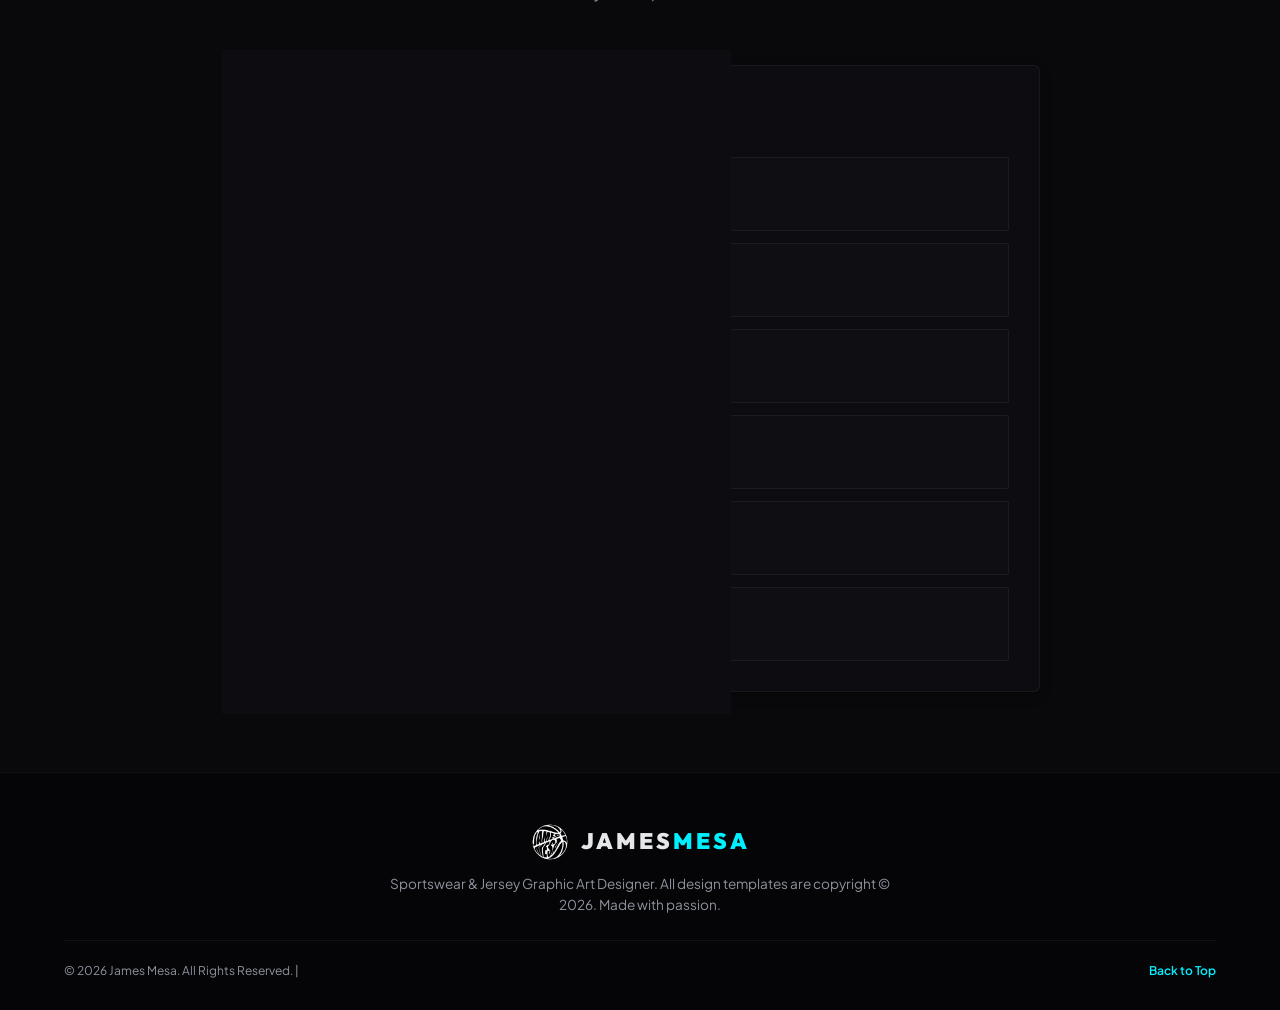
==== commit d1053f4a: "1" ====
--- a/index.html
+++ b/index.html
@@ -34,22 +34,72 @@
     "@context": "https://schema.org",
     "@type": "ProfessionalService",
     "name": "James Mesa Graphic Design",
+    "alternateName": "James Mesa Sportswear & Custom Jersey Design",
     "image": "https://www.jamesmesa.online/logo.png",
     "url": "https://www.jamesmesa.online/",
     "email": "rj.bmesa@gmail.com",
+    "telephone": "+639531658294",
     "priceRange": "$$",
-    "description": "Professional Sportswear and Jersey Graphic Art Designer. Specializing in sublimation athletic uniform mockups, vector print preparations, and branding vector assets.",
+    "description": "Professional Sportswear and Jersey Graphic Art Designer. Specializing in custom sublimation uniform mockups, vector print preparations, and sportswear branding assets.",
     "address": {
       "@type": "PostalAddress",
+      "addressLocality": "Cavite",
       "addressCountry": "PH"
     },
+    "areaServed": [
+      {
+        "@type": "Country",
+        "name": "Philippines"
+      },
+      {
+        "@type": "Country",
+        "name": "Worldwide"
+      }
+    ],
     "knowsAbout": [
       "Sportswear Design",
-      "Jersey Sublimation Prep",
-      "Vector Graphics Editing",
-      "Team Branding & Logos",
-      "Uniform Mockups"
-    ]
+      "Sublimation Jersey Printing Layouts",
+      "Vector Graphics Preparation",
+      "Logo Design",
+      "Athletic Branding",
+      "Adobe Illustrator",
+      "Adobe Photoshop"
+    ],
+    "sameAs": [
+      "https://www.facebook.com/Jamesbmesa/",
+      "https://www.instagram.com/jamesbmesa/",
+      "https://www.behance.net/jamesmesa",
+      "https://www.tiktok.com/@design.jamesbmesa"
+    ],
+    "contactPoint": {
+      "@type": "ContactPoint",
+      "telephone": "+639531658294",
+      "contactType": "sales",
+      "availableLanguage": ["English", "Filipino"]
+    },
+    "offers": {
+      "@type": "AggregateOffer",
+      "priceCurrency": "USD",
+      "lowPrice": "49",
+      "offerCount": "3",
+      "offers": [
+        {
+          "@type": "Offer",
+          "name": "Single Pre-Made Design",
+          "description": "Exclusive template license, high-resolution files, and source vector package."
+        },
+        {
+          "@type": "Offer",
+          "name": "Custom Commission",
+          "description": "100% unique custom sportswear graphics and 3D mockup presentation."
+        },
+        {
+          "@type": "Offer",
+          "name": "Bulk Team Package",
+          "description": "Sublimation-ready team uniforms with full roster name and number layouts."
+        }
+      ]
+    }
   }
   </script>
   
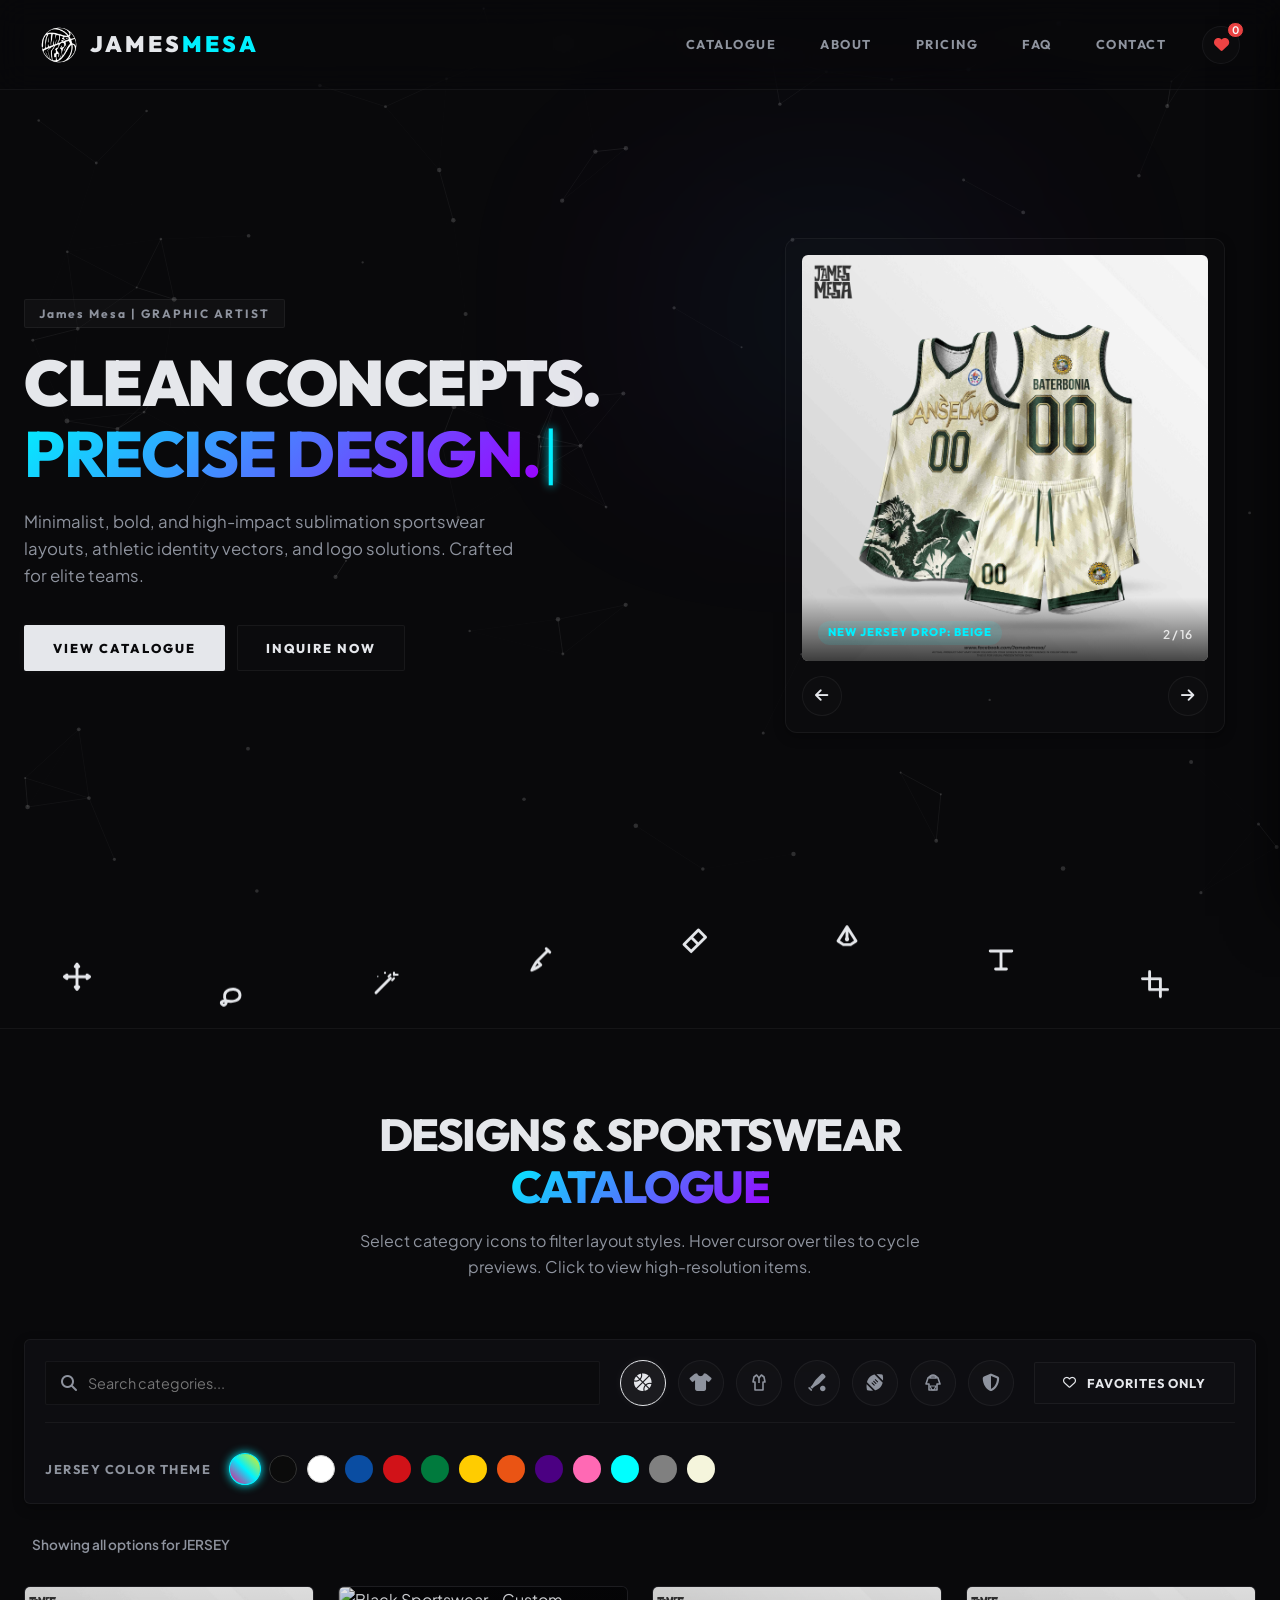
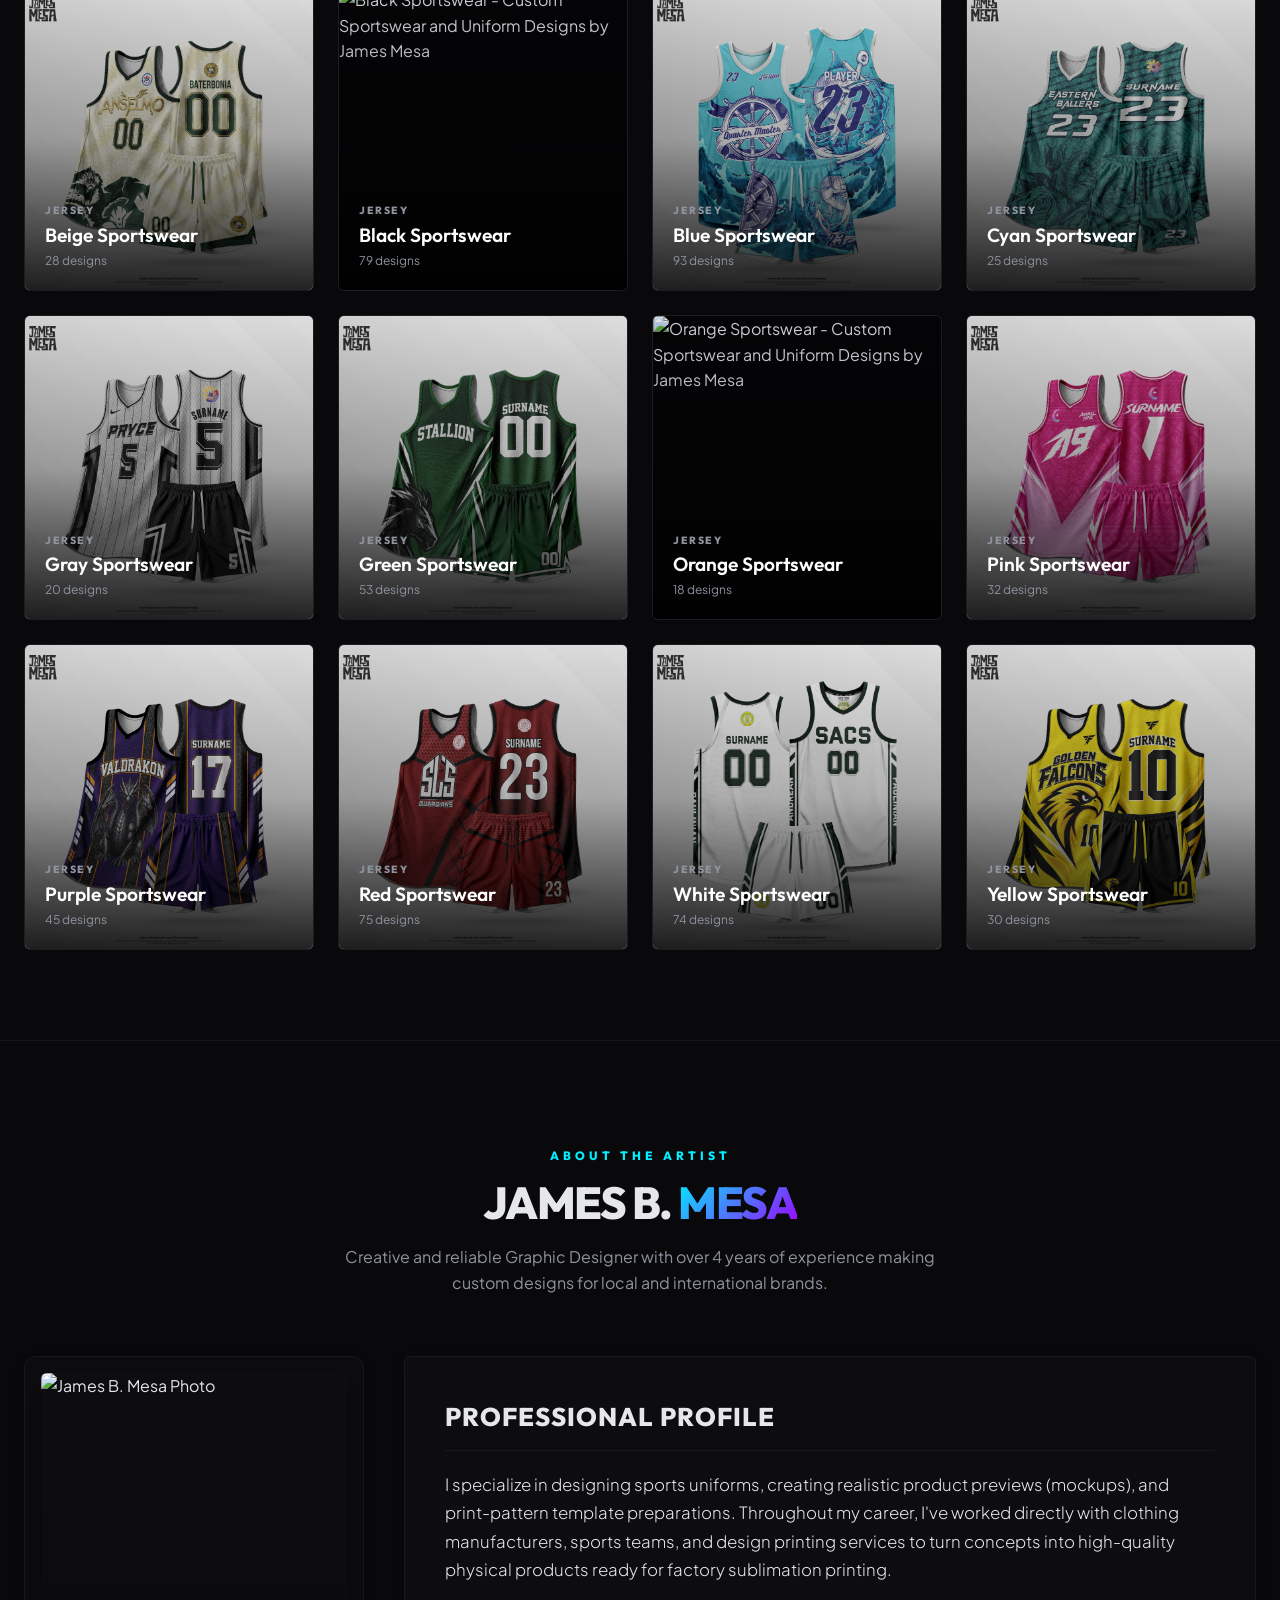
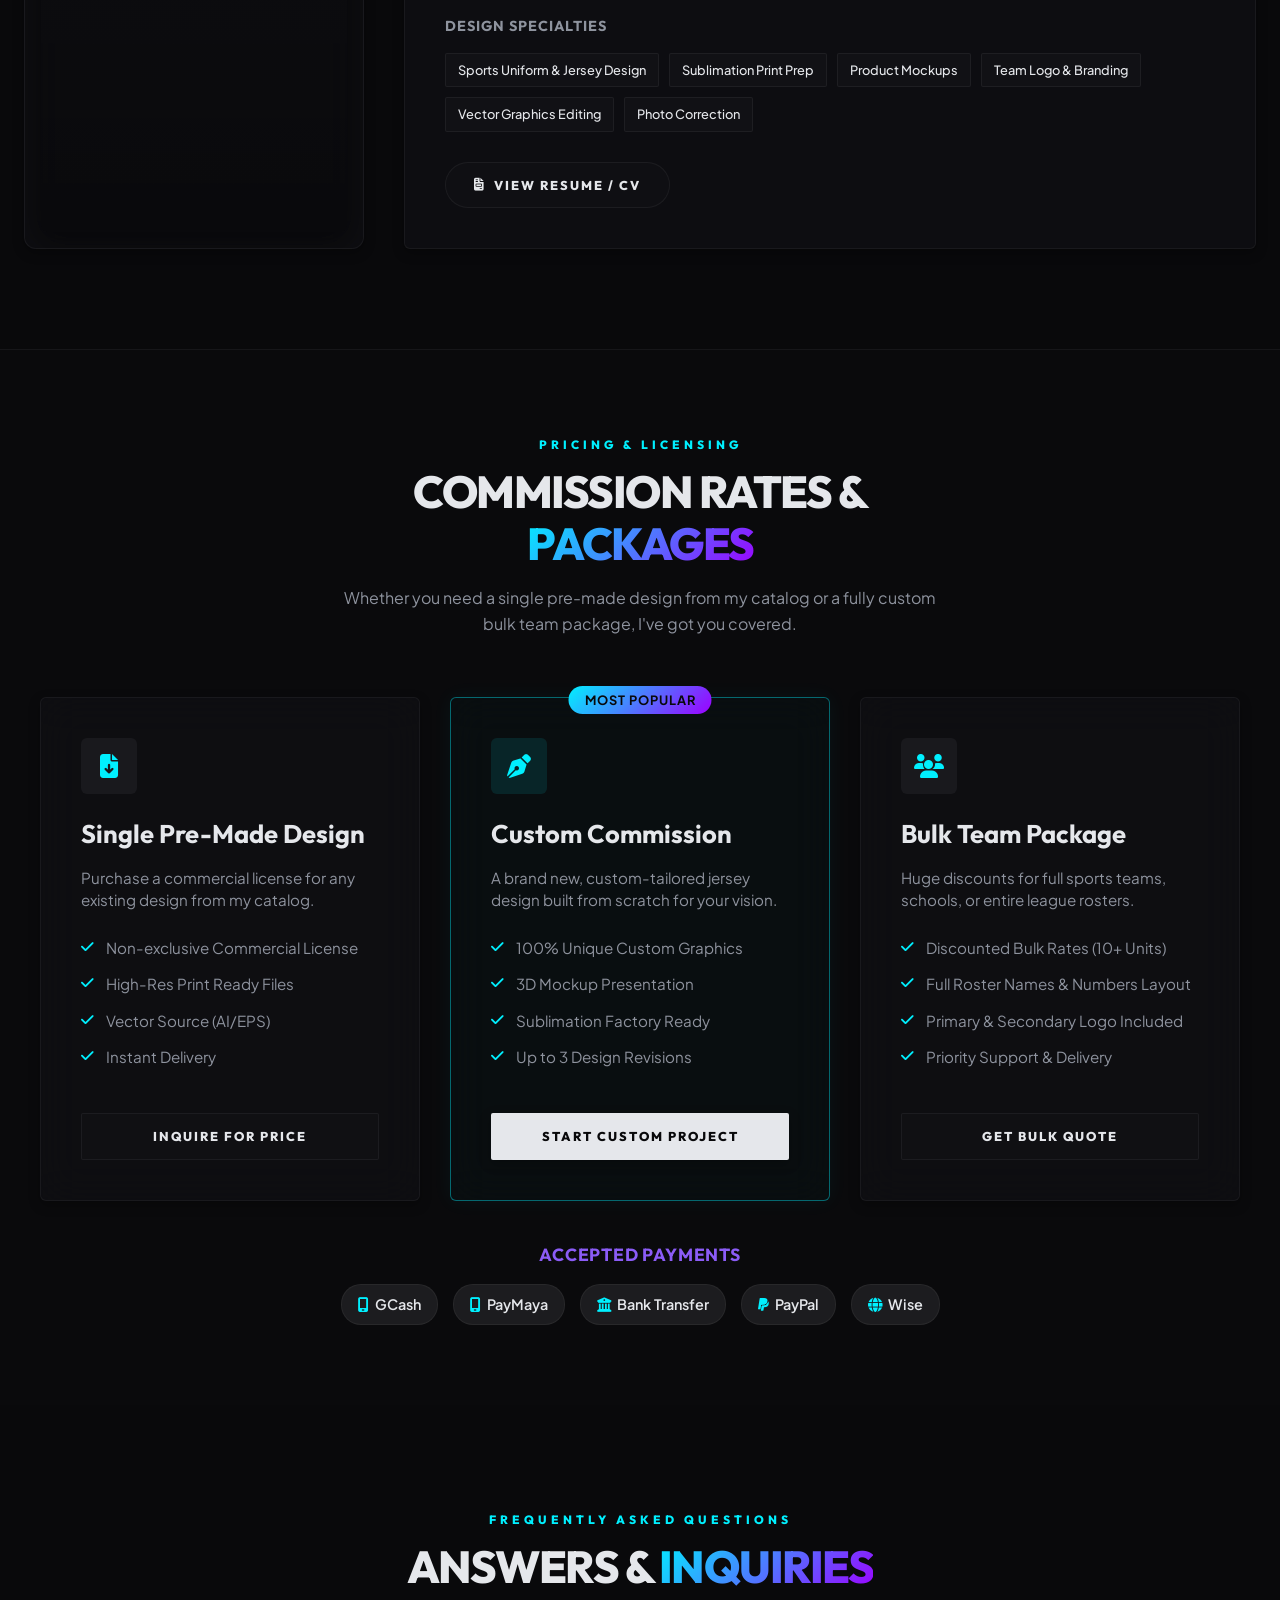
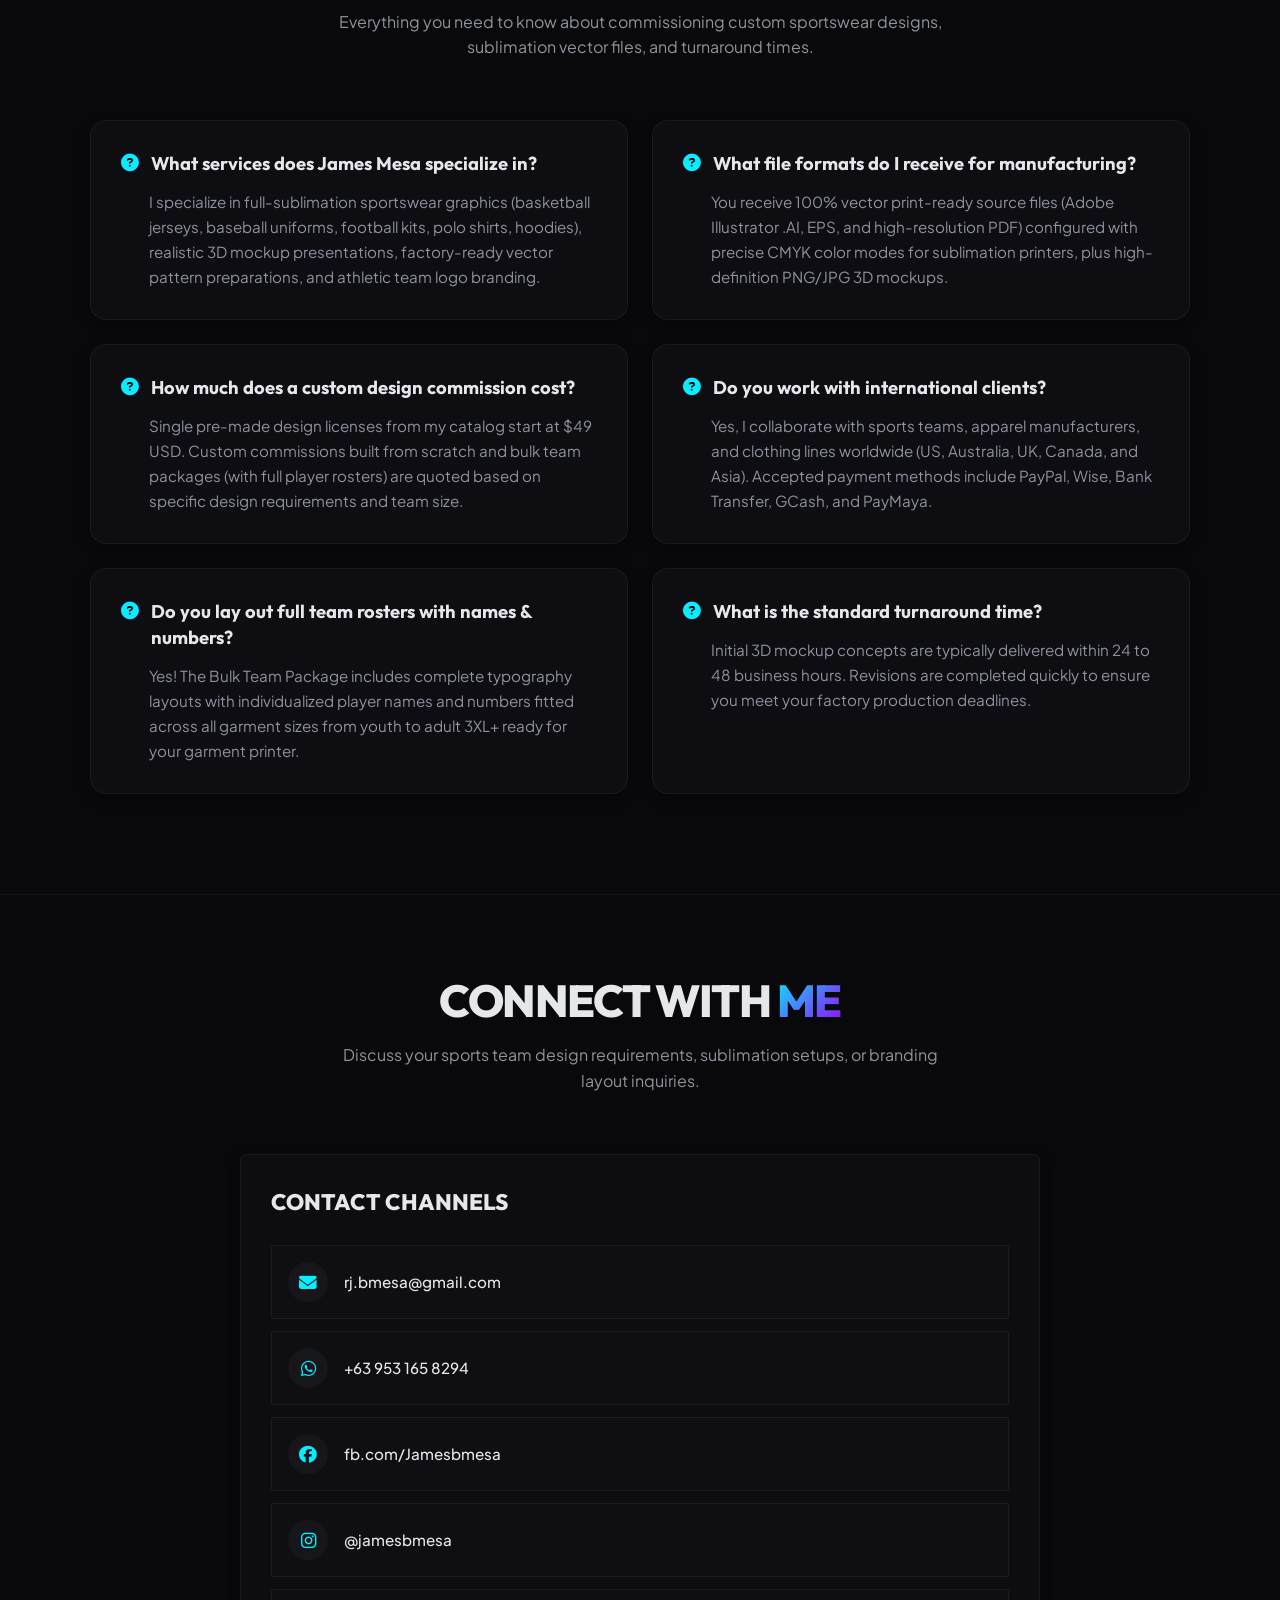
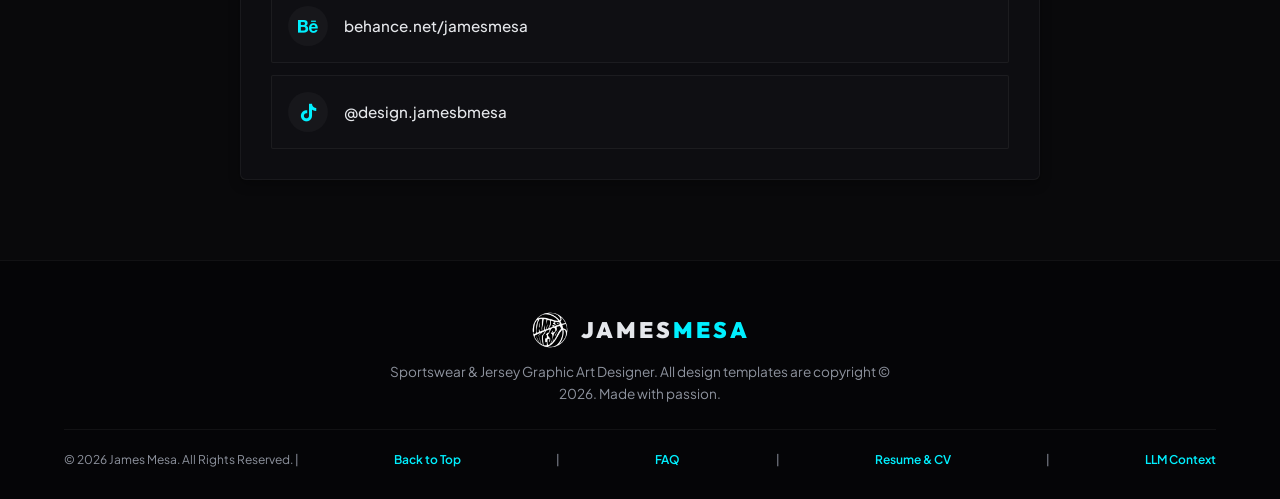
==== commit c9bd8cc5: "Optimize website for SEO and AEO (Answer Engine Optimization)" ====
--- a/index.html
+++ b/index.html
@@ -1,105 +1,244 @@
-﻿<!DOCTYPE html>
+<!DOCTYPE html>
 <html lang="en">
 <head>
   <meta charset="UTF-8">
   <meta name="viewport" content="width=device-width, initial-scale=1.0">
-  <title>James Mesa - Graphic Artist & Sportswear Designer</title>
+  <title>James Mesa | Sportswear Designer & Custom Jersey Graphic Artist</title>
   
-  <!-- Search Engine Optimization (SEO) Metadata -->
-  <meta name="description" content="James Mesa is a professional Graphic Artist and Sportswear Designer specializing in custom jersey layouts, sublimation vector print prep, team branding logos, and product mockup layouts.">
-  <meta name="keywords" content="James Mesa, sportswear designer, jersey designer, custom jersey design, sublimation vector prints, jersey mockups, team branding, graphic artist portfolio, custom uniform design, vector editing, athletic apparel">
+  <!-- Search Engine Optimization (SEO) & AEO Metadata -->
+  <meta name="description" content="Professional Sportswear Graphic Artist & Jersey Designer. Explore 880+ custom sublimation basketball, baseball, polo, & hoodie designs with factory-ready vector files & 3D mockups.">
+  <meta name="keywords" content="James Mesa, sportswear designer, jersey designer, custom jersey design, basketball jersey design, baseball jersey design, polo shirt design, sublimation vector prints, jersey mockups, 3D apparel mockup, team branding, graphic artist Philippines, custom uniform manufacturer prep, vector typography, athletic apparel">
   <meta name="author" content="James Mesa">
-  <meta name="robots" content="index, follow">
+  <meta name="robots" content="index, follow, max-image-preview:large, max-snippet:-1, max-video-preview:-1">
+  <meta name="theme-color" content="#09090b">
+  <meta name="format-detection" content="telephone=no">
+  
+  <!-- Alternate & Canonical Links -->
+  <link rel="canonical" href="https://www.jamesmesa.online/">
+  <link rel="alternate" hreflang="en" href="https://www.jamesmesa.online/">
+  <link rel="alternate" hreflang="x-default" href="https://www.jamesmesa.online/">
+  <link rel="help" type="text/plain" href="https://www.jamesmesa.online/llms.txt" title="LLM Context">
   
   <!-- Open Graph / Facebook -->
   <meta property="og:type" content="website">
   <meta property="og:url" content="https://www.jamesmesa.online/">
-  <meta property="og:title" content="James Mesa - Graphic Artist & Sportswear Designer">
-  <meta property="og:description" content="Professional Sportswear & Custom Jersey Graphic Art Designer. Browse the design catalog and request custom sublimated athletic apparel mockups.">
+  <meta property="og:site_name" content="James Mesa Graphic Design">
+  <meta property="og:title" content="James Mesa | Sportswear Designer & Custom Jersey Graphic Artist">
+  <meta property="og:description" content="Explore 880+ custom sublimation sportswear designs, 3D mockups, and factory-ready vector print layouts for basketball, baseball, polo shirts, and athletic teams.">
   <meta property="og:image" content="https://www.jamesmesa.online/logo.png">
+  <meta property="og:image:width" content="1200">
+  <meta property="og:image:height" content="630">
+  <meta property="og:image:alt" content="James Mesa - Graphic Artist & Sportswear Designer Logo">
+  <meta property="og:locale" content="en_US">
 
   <!-- Twitter Card -->
   <meta name="twitter:card" content="summary_large_image">
   <meta name="twitter:url" content="https://www.jamesmesa.online/">
-  <meta name="twitter:title" content="James Mesa - Graphic Artist & Sportswear Designer">
-  <meta name="twitter:description" content="Professional Sportswear & Custom Jersey Graphic Art Designer. Browse the design catalog and request custom sublimated athletic apparel mockups.">
+  <meta name="twitter:title" content="James Mesa | Sportswear Designer & Custom Jersey Graphic Artist">
+  <meta name="twitter:description" content="Explore 880+ custom sublimation sportswear designs, 3D mockups, and factory-ready vector print layouts.">
   <meta name="twitter:image" content="https://www.jamesmesa.online/logo.png">
-
-  <!-- Canonical URL -->
-  <link rel="canonical" href="https://www.jamesmesa.online/">
+  <meta name="twitter:image:alt" content="James Mesa Sportswear Design Logo">
   
-  <!-- JSON-LD Structured Data / Schema Markup -->
+  <!-- Comprehensive JSON-LD Knowledge Graph (SEO & AEO) -->
   <script type="application/ld+json">
   {
     "@context": "https://schema.org",
-    "@type": "ProfessionalService",
-    "name": "James Mesa Graphic Design",
-    "alternateName": "James Mesa Sportswear & Custom Jersey Design",
-    "image": "https://www.jamesmesa.online/logo.png",
-    "url": "https://www.jamesmesa.online/",
-    "email": "rj.bmesa@gmail.com",
-    "telephone": "+639531658294",
-    "priceRange": "$$",
-    "description": "Professional Sportswear and Jersey Graphic Art Designer. Specializing in custom sublimation uniform mockups, vector print preparations, and sportswear branding assets.",
-    "address": {
-      "@type": "PostalAddress",
-      "addressLocality": "Cavite",
-      "addressCountry": "PH"
-    },
-    "areaServed": [
+    "@graph": [
       {
-        "@type": "Country",
-        "name": "Philippines"
+        "@type": "WebSite",
+        "@id": "https://www.jamesmesa.online/#website",
+        "url": "https://www.jamesmesa.online/",
+        "name": "James Mesa | Sportswear & Jersey Graphic Design Portfolio",
+        "description": "Portfolio of James Mesa, professional sportswear graphic artist specializing in custom sublimation jersey layouts, athletic branding, and vector print preparation.",
+        "publisher": {
+          "@id": "https://www.jamesmesa.online/#person"
+        },
+        "inLanguage": "en"
       },
       {
-        "@type": "Country",
-        "name": "Worldwide"
+        "@type": "Person",
+        "@id": "https://www.jamesmesa.online/#person",
+        "name": "James B. Mesa",
+        "alternateName": [
+          "James Mesa",
+          "James Mesa Graphic Artist",
+          "James Mesa Sportswear Designer"
+        ],
+        "jobTitle": "Graphic Artist & Sportswear Designer",
+        "description": "Sportswear graphic artist and apparel designer with 4+ years of professional experience crafting custom sublimation jerseys, 3D mockups, vector production layouts, and athletic branding.",
+        "url": "https://www.jamesmesa.online/",
+        "image": "https://www.jamesmesa.online/james_mesa.jpg",
+        "email": "rj.bmesa@gmail.com",
+        "telephone": "+639531658294",
+        "gender": "Male",
+        "nationality": {
+          "@type": "Country",
+          "name": "Philippines"
+        },
+        "address": {
+          "@type": "PostalAddress",
+          "addressLocality": "Cavite",
+          "addressRegion": "Calabarzon",
+          "addressCountry": "PH"
+        },
+        "alumniOf": {
+          "@type": "EducationalOrganization",
+          "name": "Cavite State University"
+        },
+        "worksFor": {
+          "@id": "https://www.jamesmesa.online/#business"
+        },
+        "knowsAbout": [
+          "Sportswear Design",
+          "Sublimation Jersey Printing Layouts",
+          "Vector Graphics Preparation",
+          "Full Roster Names and Numbers Typography",
+          "Basketball Jersey Design",
+          "Baseball Jersey Design",
+          "Custom Polo Shirts",
+          "Hoodies and Outerwear Design",
+          "Athletic Branding and Logo Identity",
+          "Adobe Illustrator",
+          "Adobe Photoshop",
+          "3D Apparel Mockups"
+        ],
+        "sameAs": [
+          "https://www.facebook.com/Jamesbmesa/",
+          "https://www.instagram.com/jamesbmesa/",
+          "https://www.behance.net/jamesmesa",
+          "https://www.tiktok.com/@design.jamesbmesa"
+        ]
+      },
+      {
+        "@type": "ProfessionalService",
+        "@id": "https://www.jamesmesa.online/#business",
+        "name": "James Mesa Graphic Design",
+        "alternateName": "James Mesa Sportswear & Sublimation Jersey Studio",
+        "url": "https://www.jamesmesa.online/",
+        "logo": "https://www.jamesmesa.online/logo.png",
+        "image": "https://www.jamesmesa.online/logo.png",
+        "founder": {
+          "@id": "https://www.jamesmesa.online/#person"
+        },
+        "email": "rj.bmesa@gmail.com",
+        "telephone": "+639531658294",
+        "priceRange": "$$",
+        "currenciesAccepted": "USD, PHP",
+        "paymentAccepted": "Cash, Bank Transfer, GCash, PayMaya, PayPal, Wise",
+        "address": {
+          "@type": "PostalAddress",
+          "addressLocality": "Cavite",
+          "addressRegion": "Calabarzon",
+          "addressCountry": "PH"
+        },
+        "geo": {
+          "@type": "GeoCoordinates",
+          "latitude": "14.282",
+          "longitude": "120.916"
+        },
+        "areaServed": [
+          { "@type": "Country", "name": "Philippines" },
+          { "@type": "Country", "name": "United States" },
+          { "@type": "Country", "name": "Australia" },
+          { "@type": "Country", "name": "Canada" },
+          { "@type": "Country", "name": "United Kingdom" },
+          { "@type": "Country", "name": "Worldwide" }
+        ],
+        "contactPoint": {
+          "@type": "ContactPoint",
+          "telephone": "+639531658294",
+          "contactType": "customer service",
+          "email": "rj.bmesa@gmail.com",
+          "availableLanguage": ["English", "Filipino"]
+        },
+        "hasOfferCatalog": {
+          "@type": "OfferCatalog",
+          "name": "Sportswear Design Services",
+          "itemListElement": [
+            {
+              "@type": "Offer",
+              "itemOffered": {
+                "@type": "Service",
+                "name": "Single Pre-Made Design License",
+                "description": "Non-exclusive commercial license for existing sportswear templates, high-resolution files, and source vector files."
+              },
+              "price": "49",
+              "priceCurrency": "USD"
+            },
+            {
+              "@type": "Offer",
+              "itemOffered": {
+                "@type": "Service",
+                "name": "Custom Commission Jersey Design",
+                "description": "100% unique custom sportswear graphics, 3D mockup presentation, factory sublimation-ready vectors, and up to 3 revisions."
+              }
+            },
+            {
+              "@type": "Offer",
+              "itemOffered": {
+                "@type": "Service",
+                "name": "Bulk Team Package & Production Prep",
+                "description": "Complete sublimation uniform layouts for teams and leagues with full roster names, numbers, and primary/secondary logo packages."
+              }
+            }
+          ]
+        }
+      },
+      {
+        "@type": "FAQPage",
+        "@id": "https://www.jamesmesa.online/#faq",
+        "mainEntity": [
+          {
+            "@type": "Question",
+            "name": "Who is James Mesa and what services does he offer?",
+            "acceptedAnswer": {
+              "@type": "Answer",
+              "text": "James Mesa is a professional Graphic Artist and Sportswear Designer from Cavite, Philippines with over 4 years of experience. He specializes in custom sublimation sportswear designs (basketball, baseball, football, soccer, esports), polo shirts, hoodies, 3D apparel mockups, vector print preparations, and athletic team branding."
+            }
+          },
+          {
+            "@type": "Question",
+            "name": "What file formats are provided for sublimation manufacturing?",
+            "acceptedAnswer": {
+              "@type": "Answer",
+              "text": "Clients receive factory-ready 1:1 scale vector files in Adobe Illustrator (.AI), EPS, and print-ready PDF formats with CMYK color profiles, accompanied by ultra-high-resolution 3D mockup previews (PNG/JPG) for presentation and marketing."
+            }
+          },
+          {
+            "@type": "Question",
+            "name": "How much does a custom sportswear design cost?",
+            "acceptedAnswer": {
+              "@type": "Answer",
+              "text": "Pre-made catalog template licenses start at $49 USD. Custom tailored jersey designs and bulk team packages (with full roster names and numbers) are priced competitively based on project complexity and team size."
+            }
+          },
+          {
+            "@type": "Question",
+            "name": "Does James Mesa work with international clients outside the Philippines?",
+            "acceptedAnswer": {
+              "@type": "Answer",
+              "text": "Yes! James Mesa works with sports teams, athletic apparel brands, and apparel factories worldwide, including clients in the United States, Australia, Canada, the UK, and across Southeast Asia. International payments are accepted via PayPal and Wise."
+            }
+          },
+          {
+            "@type": "Question",
+            "name": "Can you design full team rosters with individual names and numbers?",
+            "acceptedAnswer": {
+              "@type": "Answer",
+              "text": "Yes. The Bulk Team Package includes complete typography layouts with individual player names, numbers, and position designations ready for sublimation printing across all sizes from youth to adult 3XL+."
+            }
+          },
+          {
+            "@type": "Question",
+            "name": "How do I order or request a quote for custom jerseys?",
+            "acceptedAnswer": {
+              "@type": "Answer",
+              "text": "You can request a quote by clicking 'Inquire Now' on the website, emailing rj.bmesa@gmail.com, messaging via WhatsApp at +63 953 165 8294, or submitting the project inquiry form directly on the site."
+            }
+          }
+        ]
       }
-    ],
-    "knowsAbout": [
-      "Sportswear Design",
-      "Sublimation Jersey Printing Layouts",
-      "Vector Graphics Preparation",
-      "Logo Design",
-      "Athletic Branding",
-      "Adobe Illustrator",
-      "Adobe Photoshop"
-    ],
-    "sameAs": [
-      "https://www.facebook.com/Jamesbmesa/",
-      "https://www.instagram.com/jamesbmesa/",
-      "https://www.behance.net/jamesmesa",
-      "https://www.tiktok.com/@design.jamesbmesa"
-    ],
-    "contactPoint": {
-      "@type": "ContactPoint",
-      "telephone": "+639531658294",
-      "contactType": "sales",
-      "availableLanguage": ["English", "Filipino"]
-    },
-    "offers": {
-      "@type": "AggregateOffer",
-      "priceCurrency": "USD",
-      "lowPrice": "49",
-      "offerCount": "3",
-      "offers": [
-        {
-          "@type": "Offer",
-          "name": "Single Pre-Made Design",
-          "description": "Exclusive template license, high-resolution files, and source vector package."
-        },
-        {
-          "@type": "Offer",
-          "name": "Custom Commission",
-          "description": "100% unique custom sportswear graphics and 3D mockup presentation."
-        },
-        {
-          "@type": "Offer",
-          "name": "Bulk Team Package",
-          "description": "Sublimation-ready team uniforms with full roster name and number layouts."
-        }
-      ]
-    }
+    ]
   }
   </script>
   
@@ -118,9 +257,596 @@
   <link rel="stylesheet" href="index.css">
 </head>
 <body class="dark-mode">
-  <!-- Script Modules --><!-- Script Modules -->
+
+  <!-- Interactive Canvas Background -->
+  <canvas id="bg-canvas"></canvas>
+
+  <!-- Floating Minimalist Navigation -->
+  <header class="main-header">
+    <div class="header-container">
+      <a href="#" class="logo-wrap">
+        <img src="logo.png" alt="James Mesa Logo" class="header-logo-img">
+        <span class="logo-text">JAMES <span class="accent">MESA</span></span>
+      </a>
+      
+      <!-- Combined Navigation and Actions on the right side -->
+      <div class="nav-actions">
+        <nav class="nav-links">
+          <a href="#catalogue" class="nav-lnk active" id="nav-catalogue-lnk">Catalogue</a>
+          <a href="#about" class="nav-lnk">About</a>
+          <a href="#pricing" class="nav-lnk">Pricing</a>
+          <a href="#faq" class="nav-lnk">FAQ</a>
+          <a href="#socials" class="nav-lnk">Contact</a>
+        </nav>
+        
+        <button id="favorites-toggle-btn" class="fav-badge-btn" aria-label="View Favorites">
+          <i class="fa-solid fa-heart"></i>
+          <span class="fav-count" id="fav-count">0</span>
+        </button>
+        <button class="mobile-nav-toggle" aria-label="Toggle Navigation">
+          <i class="fa-solid fa-bars"></i>
+        </button>
+      </div>
+    </div>
+  </header>
+
+  <!-- Mobile Menu -->
+  <div class="mobile-nav-menu">
+    <nav class="mobile-links">
+      <a href="#catalogue" class="mobile-link">Catalogue</a>
+      <a href="#about" class="mobile-link">About</a>
+      <a href="#pricing" class="mobile-link">Pricing</a>
+      <a href="#faq" class="mobile-link">FAQ</a>
+      <a href="#socials" class="mobile-link">Contact</a>
+    </nav>
+  </div>
+
+  <!-- Main Content Wrap -->
+  <main>
+    
+    <!-- Hero Banner Section -->
+    <section id="hero" class="hero-section">
+      <div class="hero-bg-glow"></div>
+      <div class="hero-container">
+        <div class="hero-content">
+          <div class="badge-accent">James Mesa | GRAPHIC ARTIST</div>
+          <h1>Clean Concepts. <br><span class="gradient-text" id="typewriter-text"></span><span class="typewriter-cursor">|</span></h1>
+          <p class="hero-lead">Minimalist, bold, and high-impact sublimation sportswear layouts, athletic identity vectors, and logo solutions. Crafted for elite teams.</p>
+          <div class="hero-cta-group">
+            <a href="#catalogue" class="btn btn-primary btn-glow">View Catalogue</a>
+            <a href="#socials" class="btn btn-secondary">Inquire Now</a>
+          </div>
+        </div>
+        
+        <!-- Showcase Slider (Changed to NEW DESIGN DROP Showcase) -->
+        <div class="hero-showcase">
+          <div class="showcase-card">
+            <div class="showcase-image-wrap">
+              <img id="hero-slider-img" src="" alt="New Design Drop">
+              <div class="slider-overlay">
+                <span class="slider-category" id="hero-slider-category">NEW DESIGN DROP</span>
+                <span class="slider-nav-indicator" id="hero-slider-indicator">1 / 5</span>
+              </div>
+            </div>
+            <div class="showcase-nav">
+              <button id="slider-prev" class="slider-btn" aria-label="Previous Design"><i class="fa-solid fa-arrow-left"></i></button>
+              <button id="slider-next" class="slider-btn" aria-label="Next Design"><i class="fa-solid fa-arrow-right"></i></button>
+            </div>
+          </div>
+        </div>
+      </div>
+    </section>
+
+    <!-- Infinite Software Icon Marquee (antigravity.google style wave path with Photoshop Tool SVGs) -->
+    <section class="marquee-section" id="software-marquee">
+      <div class="marquee-wrap">
+        <div class="marquee-content">
+          <!-- Move Tool -->
+          <div class="marquee-badge tool-move">
+            <div class="badge-inner">
+              <svg viewBox="0 0 100 100" class="marquee-svg"><path d="M50 15 L50 85 M15 50 L85 50 M50 15 L45 22 M50 15 L55 22 M50 85 L45 78 M50 85 L55 78 M15 50 L22 45 M15 50 L22 55 M85 50 L78 45 M85 50 L78 55" fill="none" stroke="currentColor" stroke-width="8" stroke-linecap="round" stroke-linejoin="round"/></svg>
+            </div>
+          </div>
+          <!-- Lasso Tool -->
+          <div class="marquee-badge tool-lasso">
+            <div class="badge-inner">
+              <svg viewBox="0 0 100 100" class="marquee-svg"><path d="M35 75 C 30 65, 30 50, 45 45 C 60 40, 75 45, 75 60 C 75 75, 55 80, 35 75 Z M35 75 C 25 75, 20 80, 25 85 C 30 90, 40 85, 35 75" fill="none" stroke="currentColor" stroke-width="8" stroke-linecap="round" stroke-linejoin="round"/></svg>
+            </div>
+          </div>
+          <!-- Magic Wand Tool -->
+          <div class="marquee-badge tool-wand">
+            <div class="badge-inner">
+              <svg viewBox="0 0 100 100" class="marquee-svg"><line x1="25" y1="75" x2="65" y2="35" stroke="currentColor" stroke-width="8" stroke-linecap="round"/><path d="M60 30 L65 25 M70 40 L75 35 M75 20 L75 26 M85 25 L79 25" stroke="currentColor" stroke-width="6" stroke-linecap="round"/><circle cx="30" cy="30" r="2" fill="currentColor"/><circle cx="50" cy="20" r="3" fill="currentColor"/></svg>
+            </div>
+          </div>
+          <!-- Brush Tool -->
+          <div class="marquee-badge tool-brush">
+            <div class="badge-inner">
+              <svg viewBox="0 0 100 100" class="marquee-svg"><path d="M75 25 L45 55 M45 55 C 40 60, 35 70, 30 80 C 40 75, 50 70, 55 65 Z" fill="none" stroke="currentColor" stroke-width="8" stroke-linecap="round" stroke-linejoin="round"/><path d="M70 20 L80 30" stroke="currentColor" stroke-width="8" stroke-linecap="round"/></svg>
+            </div>
+          </div>
+          <!-- Eraser Tool -->
+          <div class="marquee-badge tool-eraser">
+            <div class="badge-inner">
+              <svg viewBox="0 0 100 100" class="marquee-svg"><path d="M25 65 L45 85 L85 45 L65 25 Z M45 45 L65 65" fill="none" stroke="currentColor" stroke-width="8" stroke-linejoin="round"/></svg>
+            </div>
+          </div>
+          <!-- Pen Tool -->
+          <div class="marquee-badge tool-pen">
+            <div class="badge-inner">
+              <svg viewBox="0 0 100 100" class="marquee-svg"><path d="M50 15 L75 55 L60 65 L40 65 L25 55 Z M50 15 L50 45" fill="none" stroke="currentColor" stroke-width="8" stroke-linejoin="round"/><circle cx="50" cy="50" r="6" fill="currentColor"/></svg>
+            </div>
+          </div>
+          <!-- Text Tool -->
+          <div class="marquee-badge tool-text">
+            <div class="badge-inner">
+              <svg viewBox="0 0 100 100" class="marquee-svg"><path d="M20 25 L80 25 M50 25 L50 75 M35 75 L65 75" fill="none" stroke="currentColor" stroke-width="8" stroke-linecap="round" stroke-linejoin="round"/></svg>
+            </div>
+          </div>
+          <!-- Crop Tool -->
+          <div class="marquee-badge tool-crop">
+            <div class="badge-inner">
+              <svg viewBox="0 0 100 100" class="marquee-svg"><path d="M35 15 L35 65 L85 65 M15 35 L65 35 L65 85" fill="none" stroke="currentColor" stroke-width="8" stroke-linecap="round" stroke-linejoin="round"/></svg>
+            </div>
+          </div>
+          <!-- Eyedropper Tool -->
+          <div class="marquee-badge tool-dropper">
+            <div class="badge-inner">
+              <svg viewBox="0 0 100 100" class="marquee-svg"><path d="M65 25 L75 35 M45 45 L25 65 L35 75 L55 55 M25 65 L20 80 L35 75" fill="none" stroke="currentColor" stroke-width="8" stroke-linecap="round" stroke-linejoin="round"/></svg>
+            </div>
+          </div>
+          <!-- Gradient Tool -->
+          <div class="marquee-badge tool-grad">
+            <div class="badge-inner">
+              <svg viewBox="0 0 100 100" class="marquee-svg"><rect width="60" height="60" x="20" y="20" rx="6" fill="none" stroke="currentColor" stroke-width="8"/><line x1="30" y1="50" x2="70" y2="50" stroke="currentColor" stroke-width="8"/><circle cx="70" cy="50" r="6" fill="currentColor"/><circle cx="30" cy="50" r="3" fill="currentColor"/></svg>
+            </div>
+          </div>
+        </div>
+        <!-- Duplicate for Infinite Loop -->
+        <div class="marquee-content" aria-hidden="true">
+          <!-- Move Tool -->
+          <div class="marquee-badge tool-move">
+            <div class="badge-inner">
+              <svg viewBox="0 0 100 100" class="marquee-svg"><path d="M50 15 L50 85 M15 50 L85 50 M50 15 L45 22 M50 15 L55 22 M50 85 L45 78 M50 85 L55 78 M15 50 L22 45 M15 50 L22 55 M85 50 L78 45 M85 50 L78 55" fill="none" stroke="currentColor" stroke-width="8" stroke-linecap="round" stroke-linejoin="round"/></svg>
+            </div>
+          </div>
+          <!-- Lasso Tool -->
+          <div class="marquee-badge tool-lasso">
+            <div class="badge-inner">
+              <svg viewBox="0 0 100 100" class="marquee-svg"><path d="M35 75 C 30 65, 30 50, 45 45 C 60 40, 75 45, 75 60 C 75 75, 55 80, 35 75 Z M35 75 C 25 75, 20 80, 25 85 C 30 90, 40 85, 35 75" fill="none" stroke="currentColor" stroke-width="8" stroke-linecap="round" stroke-linejoin="round"/></svg>
+            </div>
+          </div>
+          <!-- Magic Wand Tool -->
+          <div class="marquee-badge tool-wand">
+            <div class="badge-inner">
+              <svg viewBox="0 0 100 100" class="marquee-svg"><line x1="25" y1="75" x2="65" y2="35" stroke="currentColor" stroke-width="8" stroke-linecap="round"/><path d="M60 30 L65 25 M70 40 L75 35 M75 20 L75 26 M85 25 L79 25" stroke="currentColor" stroke-width="6" stroke-linecap="round"/><circle cx="30" cy="30" r="2" fill="currentColor"/><circle cx="50" cy="20" r="3" fill="currentColor"/></svg>
+            </div>
+          </div>
+          <!-- Brush Tool -->
+          <div class="marquee-badge tool-brush">
+            <div class="badge-inner">
+              <svg viewBox="0 0 100 100" class="marquee-svg"><path d="M75 25 L45 55 M45 55 C 40 60, 35 70, 30 80 C 40 75, 50 70, 55 65 Z" fill="none" stroke="currentColor" stroke-width="8" stroke-linecap="round" stroke-linejoin="round"/><path d="M70 20 L80 30" stroke="currentColor" stroke-width="8" stroke-linecap="round"/></svg>
+            </div>
+          </div>
+          <!-- Eraser Tool -->
+          <div class="marquee-badge tool-eraser">
+            <div class="badge-inner">
+              <svg viewBox="0 0 100 100" class="marquee-svg"><path d="M25 65 L45 85 L85 45 L65 25 Z M45 45 L65 65" fill="none" stroke="currentColor" stroke-width="8" stroke-linejoin="round"/></svg>
+            </div>
+          </div>
+          <!-- Pen Tool -->
+          <div class="marquee-badge tool-pen">
+            <div class="badge-inner">
+              <svg viewBox="0 0 100 100" class="marquee-svg"><path d="M50 15 L75 55 L60 65 L40 65 L25 55 Z M50 15 L50 45" fill="none" stroke="currentColor" stroke-width="8" stroke-linejoin="round"/><circle cx="50" cy="50" r="6" fill="currentColor"/></svg>
+            </div>
+          </div>
+          <!-- Text Tool -->
+          <div class="marquee-badge tool-text">
+            <div class="badge-inner">
+              <svg viewBox="0 0 100 100" class="marquee-svg"><path d="M20 25 L80 25 M50 25 L50 75 M35 75 L65 75" fill="none" stroke="currentColor" stroke-width="8" stroke-linecap="round" stroke-linejoin="round"/></svg>
+            </div>
+          </div>
+          <!-- Crop Tool -->
+          <div class="marquee-badge tool-crop">
+            <div class="badge-inner">
+              <svg viewBox="0 0 100 100" class="marquee-svg"><path d="M35 15 L35 65 L85 65 M15 35 L65 35 L65 85" fill="none" stroke="currentColor" stroke-width="8" stroke-linecap="round" stroke-linejoin="round"/></svg>
+            </div>
+          </div>
+          <!-- Eyedropper Tool -->
+          <div class="marquee-badge tool-dropper">
+            <div class="badge-inner">
+              <svg viewBox="0 0 100 100" class="marquee-svg"><path d="M65 25 L75 35 M45 45 L25 65 L35 75 L55 55 M25 65 L20 80 L35 75" fill="none" stroke="currentColor" stroke-width="8" stroke-linecap="round" stroke-linejoin="round"/></svg>
+            </div>
+          </div>
+          <!-- Gradient Tool -->
+          <div class="marquee-badge tool-grad">
+            <div class="badge-inner">
+              <svg viewBox="0 0 100 100" class="marquee-svg"><rect width="60" height="60" x="20" y="20" rx="6" fill="none" stroke="currentColor" stroke-width="8"/><line x1="30" y1="50" x2="70" y2="50" stroke="currentColor" stroke-width="8"/><circle cx="70" cy="50" r="6" fill="currentColor"/><circle cx="30" cy="50" r="3" fill="currentColor"/></svg>
+            </div>
+          </div>
+        </div>
+      </div>
+    </section>
+
+    <!-- Catalogue Grid Section -->
+    <section id="catalogue" class="catalogue-section">
+      <div class="section-header">
+        <h2>Designs & Sportswear <span class="gradient-text">Catalogue</span></h2>
+        <p>Select category icons to filter layout styles. Hover cursor over tiles to cycle previews. Click to view high-resolution items.</p>
+      </div>
+
+      <!-- Filters Panel -->
+      <div class="filters-panel glass-panel">
+        
+        <!-- Search, Tabs and Favorites Toggle -->
+        <div class="filter-top-row">
+          <div class="search-input-wrap">
+            <i class="fa-solid fa-magnifying-glass"></i>
+            <input type="text" id="catalogue-search" placeholder="Search categories...">
+            <button id="search-clear-btn" class="clear-btn" aria-label="Clear Search"><i class="fa-solid fa-xmark"></i></button>
+          </div>
+          
+          <!-- Category Icon Tabs -->
+          <div class="category-icon-tabs" id="category-tabs">
+            <button class="cat-tab-btn active" data-category="jersey" title="Basketball Jerseys">
+              <i class="fa-solid fa-basketball"></i>
+            </button>
+            <button class="cat-tab-btn" data-category="shirt" title="T-Shirts">
+              <i class="fa-solid fa-shirt"></i>
+            </button>
+            <button class="cat-tab-btn" data-category="poloshirt" title="Polo Shirts">
+              <svg viewBox="0 0 100 100" class="polo-icon-svg">
+                <path d="M25,20 L38,10 L50,25 L62,10 L75,20 L80,45 L70,45 L70,85 L30,85 L30,45 L20,45 Z" fill="none" stroke="currentColor" stroke-width="8" stroke-linejoin="round"/>
+                <line x1="50" y1="25" x2="50" y2="50" stroke="currentColor" stroke-width="8"/>
+              </svg>
+            </button>
+            <button class="cat-tab-btn" data-category="baseball" title="Baseball Jerseys">
+              <i class="fa-solid fa-baseball-bat-ball"></i>
+            </button>
+            <button class="cat-tab-btn" data-category="football" title="Football Jerseys">
+              <i class="fa-solid fa-football"></i>
+            </button>
+            <button class="cat-tab-btn" data-category="hoodie" title="Hoodies">
+              <svg viewBox="0 0 100 100" class="polo-icon-svg">
+                <!-- Hood -->
+                <path d="M35,25 C35,5 65,5 65,25 Z" fill="none" stroke="currentColor" stroke-width="8"/>
+                <!-- Body -->
+                <path d="M25,25 L38,15 L62,15 L75,25 L85,55 L70,55 L70,85 L30,85 L30,55 L15,55 Z" fill="none" stroke="currentColor" stroke-width="8" stroke-linejoin="round"/>
+                <!-- Pocket -->
+                <path d="M35,65 L45,85 L55,85 L65,65 Z" fill="none" stroke="currentColor" stroke-width="6" stroke-linejoin="round"/>
+              </svg>
+            </button>
+            <button class="cat-tab-btn" data-category="logo" title="Brand Logos">
+              <i class="fa-solid fa-shield-halved"></i>
+            </button>
+          </div>
+
+          <button id="filter-fav-toggle" class="btn btn-secondary toggle-favs-btn">
+            <i class="fa-regular fa-heart"></i> Favorites Only
+          </button>
+        </div>
+
+        <!-- Color Swatch Filters (Hides/Shows in JS) -->
+        <div id="color-filters-wrapper" class="filter-options-wrap">
+          <div class="filter-divider"></div>
+          <div class="filter-group">
+            <span class="filter-label">Jersey Color Theme</span>
+            <div class="color-swatches" id="color-filters">
+              <button class="color-swatch active" data-color="all" title="All Colors" style="background: linear-gradient(45deg, #ff007f, #00f0ff, #ffea00);"></button>
+              <button class="color-swatch" data-color="black" title="Black" style="background-color: #0b0b0b; border: 1px solid #333;"></button>
+              <button class="color-swatch" data-color="white" title="White" style="background-color: #ffffff; border: 1px solid #ccc;"></button>
+              <button class="color-swatch" data-color="blue" title="Blue" style="background-color: #0a4da2;"></button>
+              <button class="color-swatch" data-color="red" title="Red" style="background-color: #d11218;"></button>
+              <button class="color-swatch" data-color="green" title="Green" style="background-color: #007a3d;"></button>
+              <button class="color-swatch" data-color="yellow" title="Yellow" style="background-color: #ffcc00;"></button>
+              <button class="color-swatch" data-color="orange" title="Orange" style="background-color: #ea5414;"></button>
+              <button class="color-swatch" data-color="purple" title="Purple" style="background-color: #4b0082;"></button>
+              <button class="color-swatch" data-color="pink" title="Pink" style="background-color: #ff69b4;"></button>
+              <button class="color-swatch" data-color="cyan" title="Cyan" style="background-color: #00ffff;"></button>
+              <button class="color-swatch" data-color="gray" title="Gray" style="background-color: #808080;"></button>
+              <button class="color-swatch" data-color="beige" title="Beige" style="background-color: #f5f5dc;"></button>
+            </div>
+          </div>
+        </div>
+
+        <!-- Sub-Category Option Filters (New sub-categories wrapper) -->
+        <div id="sub-category-filters-wrapper" class="filter-options-wrap hidden">
+          <div class="filter-divider"></div>
+          <div class="filter-group">
+            <span class="filter-label" id="sub-category-label">Select Type</span>
+            <div class="sub-category-buttons" id="sub-category-filters">
+              <!-- Dynamically populated in JS -->
+            </div>
+          </div>
+        </div>
+
+      </div>
+
+      <!-- Active Filter Status -->
+      <div class="active-filters-bar" id="active-filters-info">
+        <span class="result-count" id="result-count">Showing 11 categories</span>
+        <button id="reset-filters-btn" class="reset-link-btn" style="display: none;">Reset all filters</button>
+      </div>
+
+      <!-- Catalogue Dynamic Grid -->
+      <div class="catalogue-grid category-tiles-grid" id="catalogue-grid-container">
+        <!-- Rendered dynamically via JavaScript -->
+      </div>
+      <!-- Infinite Scroll Sentinel -->
+      <div id="scroll-sentinel" style="height: 10px; width: 100%;"></div>
+
+      <!-- Noscript & SEO Fallback for Search Crawlers and Answer Engines -->
+      <noscript>
+        <div class="noscript-catalog-summary glass-panel" style="margin-top: 24px; padding: 24px; text-align: center;">
+          <p style="color: #cbd5e1; font-size: 1rem; line-height: 1.6; max-width: 800px; margin: 0 auto;">
+            <strong>Portfolio Overview:</strong> Over 880+ custom athletic designs available across Basketball Jerseys (Black, White, Blue, Red, Green, Yellow, Orange, Purple, Pink, Cyan, Gray, Beige), Baseball Uniforms, Polo Shirts, Graphic T-Shirts, Hoodies, and Athletic Team Logos. All designs include 1:1 scale vector files (.AI, EPS, PDF) ready for factory dye-sublimation manufacturing and realistic 3D mockup presentations.
+          </p>
+        </div>
+      </noscript>
+    </section>
+
+    <!-- About Section (Resume Integrated, Portrait Added, Timeline Removed) -->
+    <section id="about" class="about-section">
+      <div class="section-header">
+        <span class="section-tag">About The Artist</span>
+        <h2>James B. <span class="gradient-text">Mesa</span></h2>
+        <p>Creative and reliable Graphic Designer with over 4 years of experience making custom designs for local and international brands.</p>
+      </div>
+
+      <div class="about-container">
+        <!-- Left: Portrait Photo (Added) -->
+        <div class="about-photo-wrap glass-panel">
+          <div class="photo-inner">
+            <img src="james_mesa.jpg" alt="James B. Mesa Photo" class="about-photo">
+            <div class="photo-glow"></div>
+          </div>
+        </div>
+        
+        <!-- Right: Biography & Details -->
+        <div class="about-bio glass-panel">
+          <h3>Professional Profile</h3>
+          <p class="bio-text">I specialize in designing sports uniforms, creating realistic product previews (mockups), and print-pattern template preparations. Throughout my career, I've worked directly with clothing manufacturers, sports teams, and design printing services to turn concepts into high-quality physical products ready for factory sublimation printing.</p>
+          
+          <div class="skills-highlight">
+            <h4>Design Specialties</h4>
+            <div class="skills-tags">
+              <span>Sports Uniform & Jersey Design</span>
+              <span>Sublimation Print Prep</span>
+              <span>Product Mockups</span>
+              <span>Team Logo & Branding</span>
+              <span>Vector Graphics Editing</span>
+              <span>Photo Correction</span>
+            </div>
+          </div>
+          
+          <div style="margin-top: 30px;">
+            <a href="resume-project/index.html" target="_blank" class="btn btn-secondary" style="border-radius: 50px; padding: 12px 28px; display: inline-flex; align-items: center; gap: 8px;">
+              <i class="fa-solid fa-file-invoice"></i> View Resume / CV
+            </a>
+          </div>
+        </div>
+      </div>
+    </section>
+
+    <!-- Pricing & Packages Section -->
+    <section id="pricing" class="pricing-section">
+      <div class="section-header">
+        <span class="section-tag">Pricing & Licensing</span>
+        <h2>Commission Rates & <span class="gradient-text">Packages</span></h2>
+        <p>Whether you need a single pre-made design from my catalog or a fully custom bulk team package, I've got you covered.</p>
+      </div>
+
+      <div class="pricing-grid">
+        <!-- Tier 1 -->
+        <div class="pricing-card glass-panel">
+          <div class="pricing-icon"><i class="fa-solid fa-file-arrow-down"></i></div>
+          <h3>Single Pre-Made Design</h3>
+          <p class="pricing-desc">Purchase a commercial license for any existing design from my catalog.</p>
+          <ul class="pricing-features">
+            <li><i class="fa-solid fa-check"></i> Non-exclusive Commercial License</li>
+            <li><i class="fa-solid fa-check"></i> High-Res Print Ready Files</li>
+            <li><i class="fa-solid fa-check"></i> Vector Source (AI/EPS)</li>
+            <li><i class="fa-solid fa-check"></i> Instant Delivery</li>
+          </ul>
+          <!-- Link to Google Form -->
+          <a href="https://forms.gle/Jr83hkyqjNx4mRbPA" target="_blank" class="btn btn-secondary btn-block">Inquire for Price</a>
+        </div>
+        
+        <!-- Tier 2 (Highlighted) -->
+        <div class="pricing-card glass-panel popular-tier">
+          <div class="popular-badge">Most Popular</div>
+          <div class="pricing-icon"><i class="fa-solid fa-pen-nib"></i></div>
+          <h3>Custom Commission</h3>
+          <p class="pricing-desc">A brand new, custom-tailored jersey design built from scratch for your vision.</p>
+          <ul class="pricing-features">
+            <li><i class="fa-solid fa-check"></i> 100% Unique Custom Graphics</li>
+            <li><i class="fa-solid fa-check"></i> 3D Mockup Presentation</li>
+            <li><i class="fa-solid fa-check"></i> Sublimation Factory Ready</li>
+            <li><i class="fa-solid fa-check"></i> Up to 3 Design Revisions</li>
+          </ul>
+          <a href="https://forms.gle/Jr83hkyqjNx4mRbPA" target="_blank" class="btn btn-primary btn-block">Start Custom Project</a>
+        </div>
+
+        <!-- Tier 3 -->
+        <div class="pricing-card glass-panel">
+          <div class="pricing-icon"><i class="fa-solid fa-users"></i></div>
+          <h3>Bulk Team Package</h3>
+          <p class="pricing-desc">Huge discounts for full sports teams, schools, or entire league rosters.</p>
+          <ul class="pricing-features">
+            <li><i class="fa-solid fa-check"></i> Discounted Bulk Rates (10+ Units)</li>
+            <li><i class="fa-solid fa-check"></i> Full Roster Names & Numbers Layout</li>
+            <li><i class="fa-solid fa-check"></i> Primary & Secondary Logo Included</li>
+            <li><i class="fa-solid fa-check"></i> Priority Support & Delivery</li>
+          </ul>
+          <a href="https://forms.gle/Jr83hkyqjNx4mRbPA" target="_blank" class="btn btn-secondary btn-block">Get Bulk Quote</a>
+        </div>
+      </div>
+
+      <!-- Moved Accepted Payments section to be under Pricing -->
+      <div class="payments-supported" style="margin-top: 40px; text-align: center;">
+        <h4 style="margin-bottom: 15px; font-size: 1.1rem; color: #8b5cf6;">Accepted Payments</h4>
+        <div class="payment-badges" style="display: flex; justify-content: center; gap: 15px; flex-wrap: wrap;">
+          <span class="p-badge" style="background: rgba(255,255,255,0.08); padding: 8px 16px; border-radius: 20px; font-size: 0.9rem;"><i class="fa-solid fa-mobile-screen"></i> GCash</span>
+          <span class="p-badge" style="background: rgba(255,255,255,0.08); padding: 8px 16px; border-radius: 20px; font-size: 0.9rem;"><i class="fa-solid fa-mobile-screen"></i> PayMaya</span>
+          <span class="p-badge" style="background: rgba(255,255,255,0.08); padding: 8px 16px; border-radius: 20px; font-size: 0.9rem;"><i class="fa-solid fa-building-columns"></i> Bank Transfer</span>
+          <span class="p-badge" style="background: rgba(255,255,255,0.08); padding: 8px 16px; border-radius: 20px; font-size: 0.9rem;"><i class="fa-brands fa-paypal"></i> PayPal</span>
+          <span class="p-badge" style="background: rgba(255,255,255,0.08); padding: 8px 16px; border-radius: 20px; font-size: 0.9rem;"><i class="fa-solid fa-globe"></i> Wise</span>
+        </div>
+      </div>
+    </section>
+
+    <!-- FAQ Section (Answer Engine & Customer Optimization) -->
+    <section id="faq" class="faq-section">
+      <div class="section-header">
+        <span class="section-tag">Frequently Asked Questions</span>
+        <h2>Answers & <span class="gradient-text">Inquiries</span></h2>
+        <p>Everything you need to know about commissioning custom sportswear designs, sublimation vector files, and turnaround times.</p>
+      </div>
+
+      <div class="faq-container">
+        <div class="faq-grid">
+          <div class="faq-card glass-panel">
+            <h3 class="faq-question"><i class="fa-solid fa-circle-question"></i> What services does James Mesa specialize in?</h3>
+            <p class="faq-answer">I specialize in full-sublimation sportswear graphics (basketball jerseys, baseball uniforms, football kits, polo shirts, hoodies), realistic 3D mockup presentations, factory-ready vector pattern preparations, and athletic team logo branding.</p>
+          </div>
+          <div class="faq-card glass-panel">
+            <h3 class="faq-question"><i class="fa-solid fa-circle-question"></i> What file formats do I receive for manufacturing?</h3>
+            <p class="faq-answer">You receive 100% vector print-ready source files (Adobe Illustrator .AI, EPS, and high-resolution PDF) configured with precise CMYK color modes for sublimation printers, plus high-definition PNG/JPG 3D mockups.</p>
+          </div>
+          <div class="faq-card glass-panel">
+            <h3 class="faq-question"><i class="fa-solid fa-circle-question"></i> How much does a custom design commission cost?</h3>
+            <p class="faq-answer">Single pre-made design licenses from my catalog start at $49 USD. Custom commissions built from scratch and bulk team packages (with full player rosters) are quoted based on specific design requirements and team size.</p>
+          </div>
+          <div class="faq-card glass-panel">
+            <h3 class="faq-question"><i class="fa-solid fa-circle-question"></i> Do you work with international clients?</h3>
+            <p class="faq-answer">Yes, I collaborate with sports teams, apparel manufacturers, and clothing lines worldwide (US, Australia, UK, Canada, and Asia). Accepted payment methods include PayPal, Wise, Bank Transfer, GCash, and PayMaya.</p>
+          </div>
+          <div class="faq-card glass-panel">
+            <h3 class="faq-question"><i class="fa-solid fa-circle-question"></i> Do you lay out full team rosters with names & numbers?</h3>
+            <p class="faq-answer">Yes! The Bulk Team Package includes complete typography layouts with individualized player names and numbers fitted across all garment sizes from youth to adult 3XL+ ready for your garment printer.</p>
+          </div>
+          <div class="faq-card glass-panel">
+            <h3 class="faq-question"><i class="fa-solid fa-circle-question"></i> What is the standard turnaround time?</h3>
+            <p class="faq-answer">Initial 3D mockup concepts are typically delivered within 24 to 48 business hours. Revisions are completed quickly to ensure you meet your factory production deadlines.</p>
+          </div>
+        </div>
+      </div>
+    </section>
+
+    <!-- Socials & Connect -->
+    <section id="socials" class="socials-section">
+      <div class="section-header">
+        <h2>Connect With <span class="gradient-text">Me</span></h2>
+        <p>Discuss your sports team design requirements, sublimation setups, or branding layout inquiries.</p>
+      </div>
+
+      <div class="socials-container">
+        <!-- Direct contact cards (Logo text labels removed) -->
+        <div class="socials-info glass-panel">
+          <h3>Contact Channels</h3>
+          
+          <div class="contact-methods">
+            <a href="mailto:rj.bmesa@gmail.com" class="contact-method-card">
+              <div class="icon"><i class="fa-solid fa-envelope"></i></div>
+              <div class="val">rj.bmesa@gmail.com</div>
+            </a>
+            
+            <a href="https://wa.me/639531658294" target="_blank" class="contact-method-card">
+              <div class="icon"><i class="fa-brands fa-whatsapp"></i></div>
+              <div class="val">+63 953 165 8294</div>
+            </a>
+            
+            <a href="https://www.facebook.com/Jamesbmesa/" target="_blank" class="contact-method-card">
+              <div class="icon"><i class="fa-brands fa-facebook"></i></div>
+              <div class="val">fb.com/Jamesbmesa</div>
+            </a>
+
+            <a href="https://www.instagram.com/jamesbmesa/" target="_blank" class="contact-method-card">
+              <div class="icon"><i class="fa-brands fa-instagram"></i></div>
+              <div class="val">@jamesbmesa</div>
+            </a>
+
+            <a href="https://www.behance.net/jamesmesa" target="_blank" class="contact-method-card">
+              <div class="icon"><i class="fa-brands fa-behance"></i></div>
+              <div class="val">behance.net/jamesmesa</div>
+            </a>
+
+            <a href="https://www.tiktok.com/@design.jamesbmesa" target="_blank" class="contact-method-card">
+              <div class="icon"><i class="fa-brands fa-tiktok"></i></div>
+              <div class="val">@design.jamesbmesa</div>
+            </a>
+          </div>
+        </div>
+
+        <!-- Contact Form Removed (Replaced by Pricing Buttons) -->
+      </div>
+    </section>
+
+  </main>
+
+  <!-- Footer -->
+  <footer class="main-footer">
+    <div class="footer-container">
+      <div class="footer-brand">
+        <div class="footer-logo-wrap">
+          <img src="logo.png" alt="James Mesa Logo" class="footer-logo-img">
+          <span class="logo-text">JAMES <span class="accent">MESA</span></span>
+        </div>
+        <p>Sportswear & Jersey Graphic Art Designer. All design templates are copyright © 2026. Made with passion.</p>
+      </div>
+      <div class="footer-copyright">
+        &copy; 2026 James Mesa. All Rights Reserved. | <a href="#hero">Back to Top</a> | <a href="#faq">FAQ</a> | <a href="resume-project/index.html" target="_blank">Resume & CV</a> | <a href="llms.txt" target="_blank">LLM Context</a>
+      </div>
+    </div>
+  </footer>
+
+  <!-- Detail Lightbox Modal -->
+  <div id="lightbox-modal" class="lightbox-modal">
+    <button class="lightbox-close" id="lightbox-close-btn" aria-label="Close Lightbox"><i class="fa-solid fa-xmark"></i></button>
+    
+    <div class="lightbox-nav-area">
+      <button class="lightbox-nav prev" id="lightbox-prev-btn" aria-label="Previous image"><i class="fa-solid fa-chevron-left"></i></button>
+      
+      <div class="lightbox-content">
+        <div class="lightbox-image-wrap">
+          <img id="lightbox-img" src="" alt="High Resolution Design Preview">
+          <div class="zoom-indicator"><i class="fa-solid fa-magnifying-glass-plus"></i> Double click to zoom</div>
+        </div>
+        
+        <div class="lightbox-actions-bar" style="display: flex; gap: 15px; margin-top: 20px; justify-content: center; width: 100%;">
+          <button id="lightbox-fav-btn" class="btn btn-secondary toggle-favs-btn" style="border-radius: 50px; padding: 12px 24px;">
+            <i class="fa-regular fa-heart"></i> Favorite
+          </button>
+          <button id="lightbox-inquire-btn" class="btn btn-primary" style="border-radius: 50px; padding: 12px 24px;">
+            <i class="fa-solid fa-paper-plane"></i> Inquire About This
+          </button>
+        </div>
+      </div>
+
+      <button class="lightbox-nav next" id="lightbox-next-btn" aria-label="Next image"><i class="fa-solid fa-chevron-right"></i></button>
+    </div>
+  </div>
+
+  <!-- Favorites Shortlist Drawer -->
+  <div id="favorites-drawer" class="favorites-drawer">
+    <div class="drawer-header">
+      <h3>My Shortlist (<span id="drawer-count">0</span>)</h3>
+      <button id="drawer-close-btn" class="drawer-close" aria-label="Close Drawer"><i class="fa-solid fa-xmark"></i></button>
+    </div>
+    
+    <div id="drawer-items-container" class="drawer-items">
+      <!-- Dynamically filled with shortlisted templates -->
+    </div>
+    
+    <div class="drawer-footer">
+      <button id="drawer-clear-btn" class="btn btn-secondary btn-block">Clear Shortlist</button>
+      <button id="drawer-inquire-btn" class="btn btn-primary btn-block"><i class="fa-solid fa-paper-plane"></i> Inquire for Shortlist</button>
+    </div>
+  </div>
+  <div id="drawer-overlay" class="drawer-overlay"></div>
+
+  <!-- Script Modules -->
   <script src="data.js"></script>
   <script src="app.js"></script>
 </body>
 </html>
-
--- a/index.css
+++ b/index.css
@@ -2120,3 +2120,113 @@
   0%, 100% { opacity: 1; }
   50% { opacity: 0; }
 }
+
+/* ==========================================================================
+   SCROLL REVEAL HEADERS
+   ========================================================================== */
+.section-header {
+  opacity: 0;
+  transform: translateY(30px);
+  filter: blur(5px);
+  transition: opacity 1s cubic-bezier(0.16, 1, 0.3, 1), 
+              transform 1s cubic-bezier(0.16, 1, 0.3, 1), 
+              filter 1s cubic-bezier(0.16, 1, 0.3, 1);
+}
+
+.section-header.reveal-active {
+  opacity: 1;
+  transform: translateY(0);
+  filter: blur(0);
+}
+
+.section-header.reveal-active h2 {
+  animation: glow-pulse-header 1.5s cubic-bezier(0.16, 1, 0.3, 1);
+}
+
+@keyframes glow-pulse-header {
+  0% {
+    text-shadow: 0 0 0px rgba(0, 240, 255, 0);
+  }
+  30% {
+    text-shadow: 0 0 15px rgba(0, 240, 255, 0.5), 0 0 30px rgba(157, 0, 255, 0.3);
+  }
+  100% {
+    text-shadow: 0 0 0px rgba(0, 240, 255, 0);
+  }
+}
+
+/* ==========================================================================
+   FAQ SECTION (AEO & SEO OPTIMIZATION)
+   ========================================================================== */
+.faq-section {
+  padding: 100px 24px;
+  position: relative;
+  z-index: 2;
+}
+
+.faq-container {
+  max-width: 1100px;
+  margin: 0 auto;
+}
+
+.faq-grid {
+  display: grid;
+  grid-template-columns: repeat(2, 1fr);
+  gap: 24px;
+}
+
+.faq-card {
+  padding: 30px;
+  border-radius: var(--border-radius-md, 16px);
+  border: 1px solid var(--border-color, rgba(255, 255, 255, 0.08));
+  background: var(--bg-glass, rgba(18, 18, 24, 0.6));
+  backdrop-filter: blur(12px);
+  -webkit-backdrop-filter: blur(12px);
+  transition: transform 0.3s ease, border-color 0.3s ease, box-shadow 0.3s ease;
+}
+
+.faq-card:hover {
+  transform: translateY(-3px);
+  border-color: rgba(0, 240, 255, 0.4);
+  box-shadow: 0 8px 30px rgba(0, 240, 255, 0.08);
+}
+
+.faq-question {
+  font-family: var(--font-display);
+  font-size: 1.15rem;
+  font-weight: 700;
+  color: var(--text-main, #ffffff);
+  margin-bottom: 12px;
+  display: flex;
+  align-items: flex-start;
+  gap: 12px;
+  line-height: 1.4;
+}
+
+.faq-question i {
+  color: var(--accent-primary, #00f0ff);
+  font-size: 1.1rem;
+  margin-top: 3px;
+  flex-shrink: 0;
+}
+
+.faq-answer {
+  color: var(--text-muted, #94a3b8);
+  font-size: 0.95rem;
+  line-height: 1.65;
+  padding-left: 28px;
+}
+
+@media (max-width: 768px) {
+  .faq-grid {
+    grid-template-columns: 1fr;
+    gap: 16px;
+  }
+  .faq-card {
+    padding: 22px;
+  }
+  .faq-answer {
+    padding-left: 0;
+    margin-top: 8px;
+  }
+}
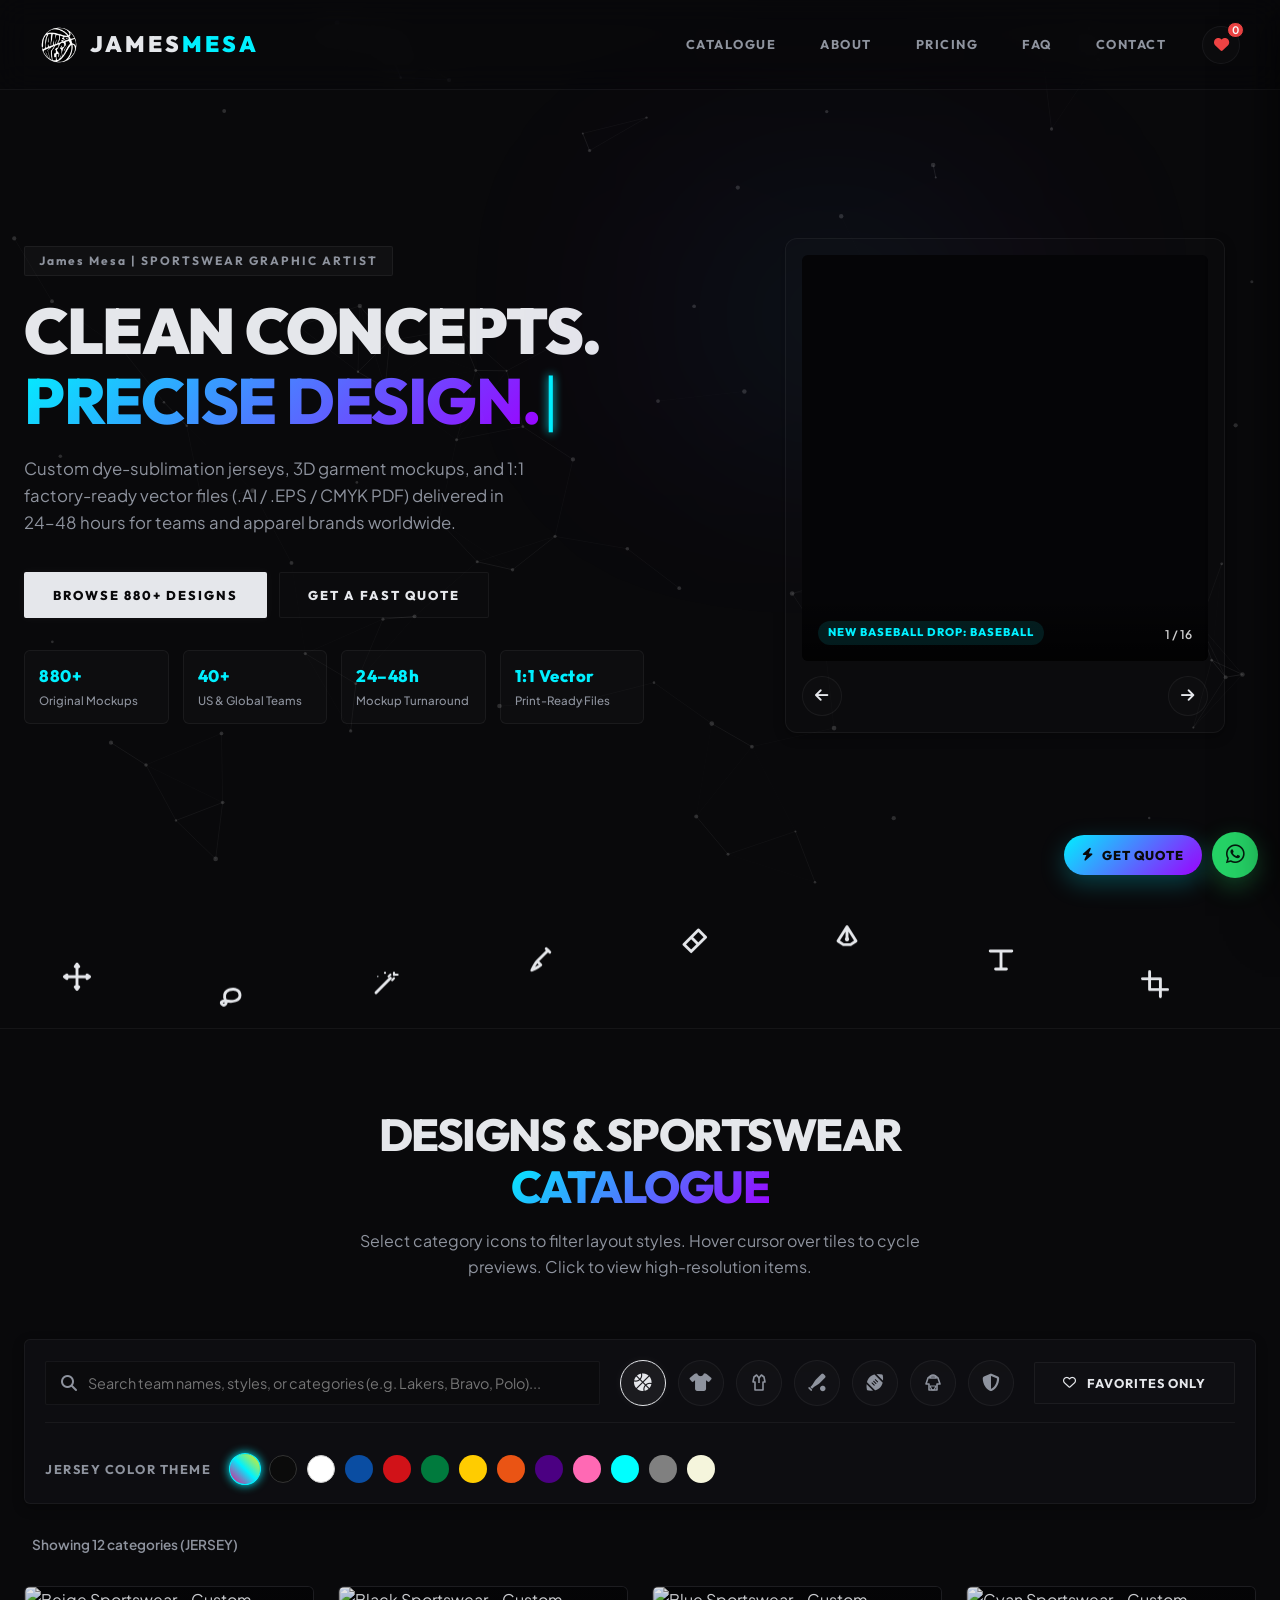
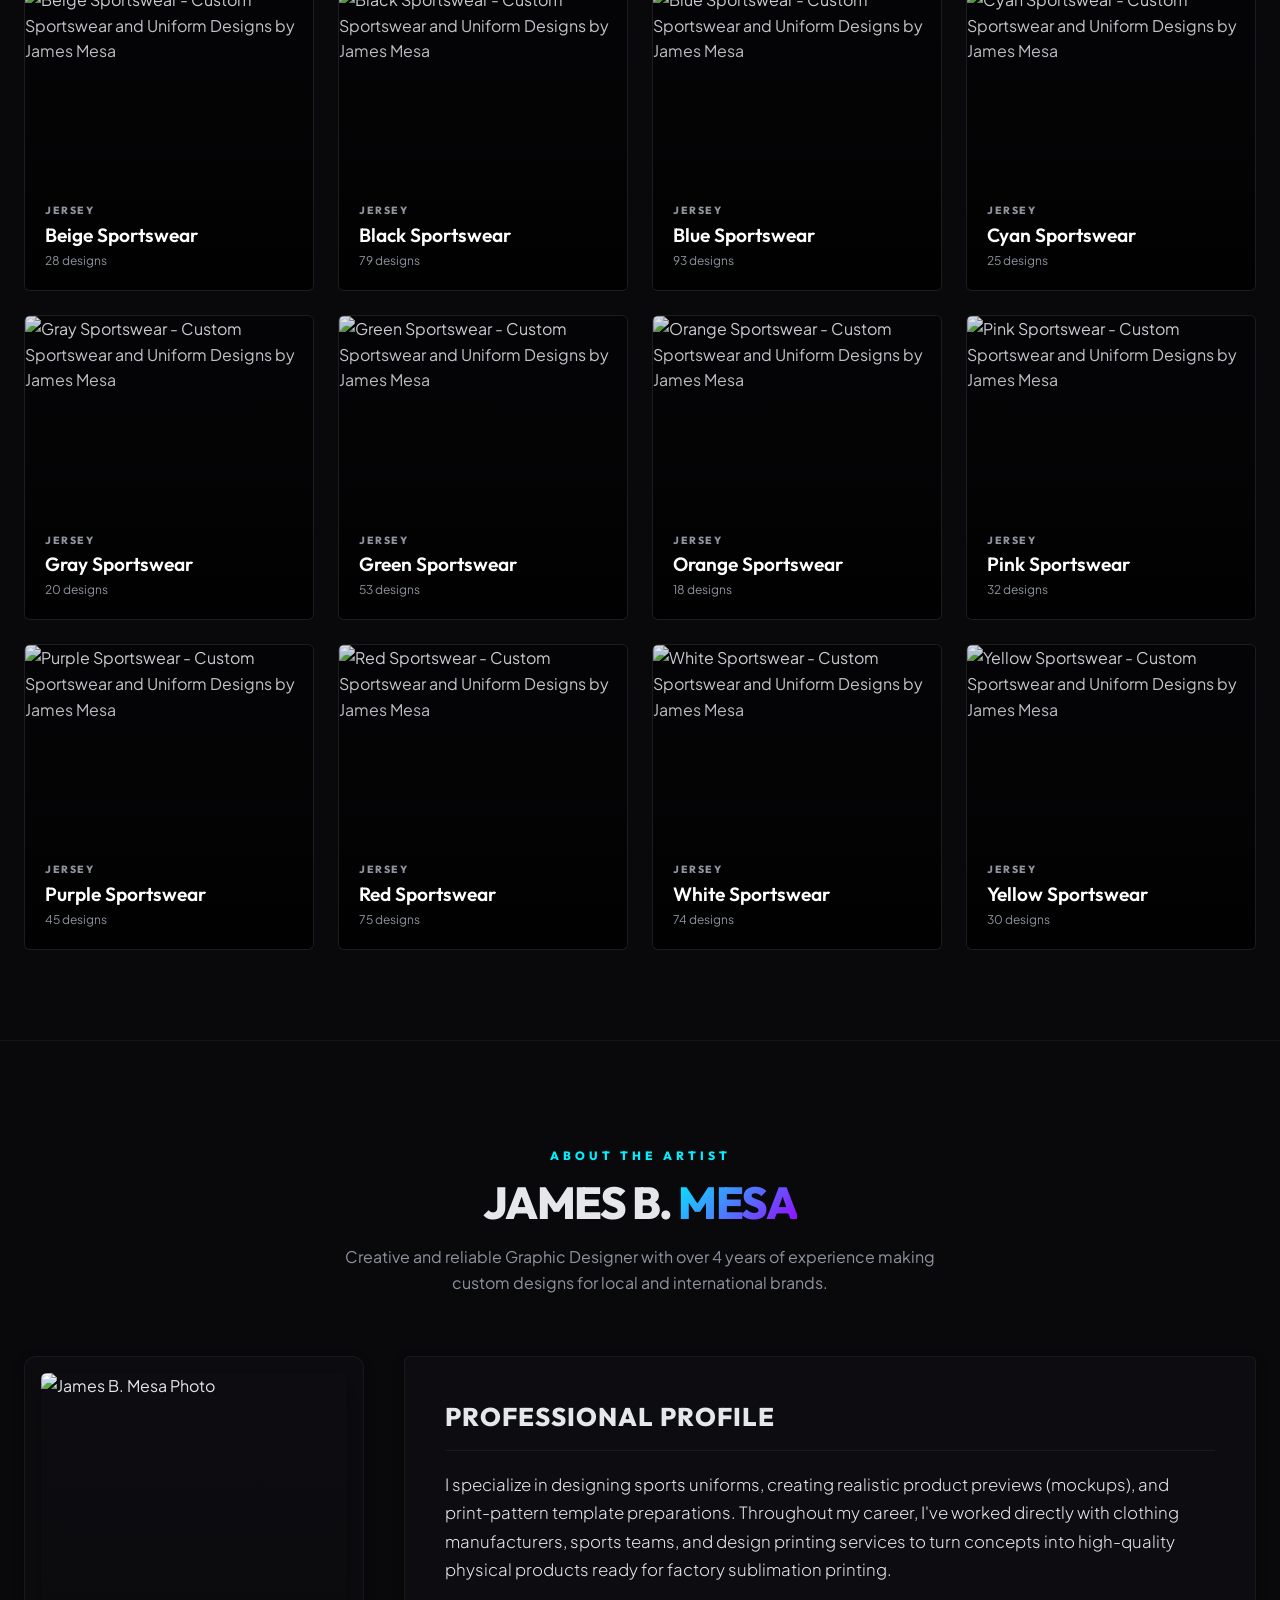
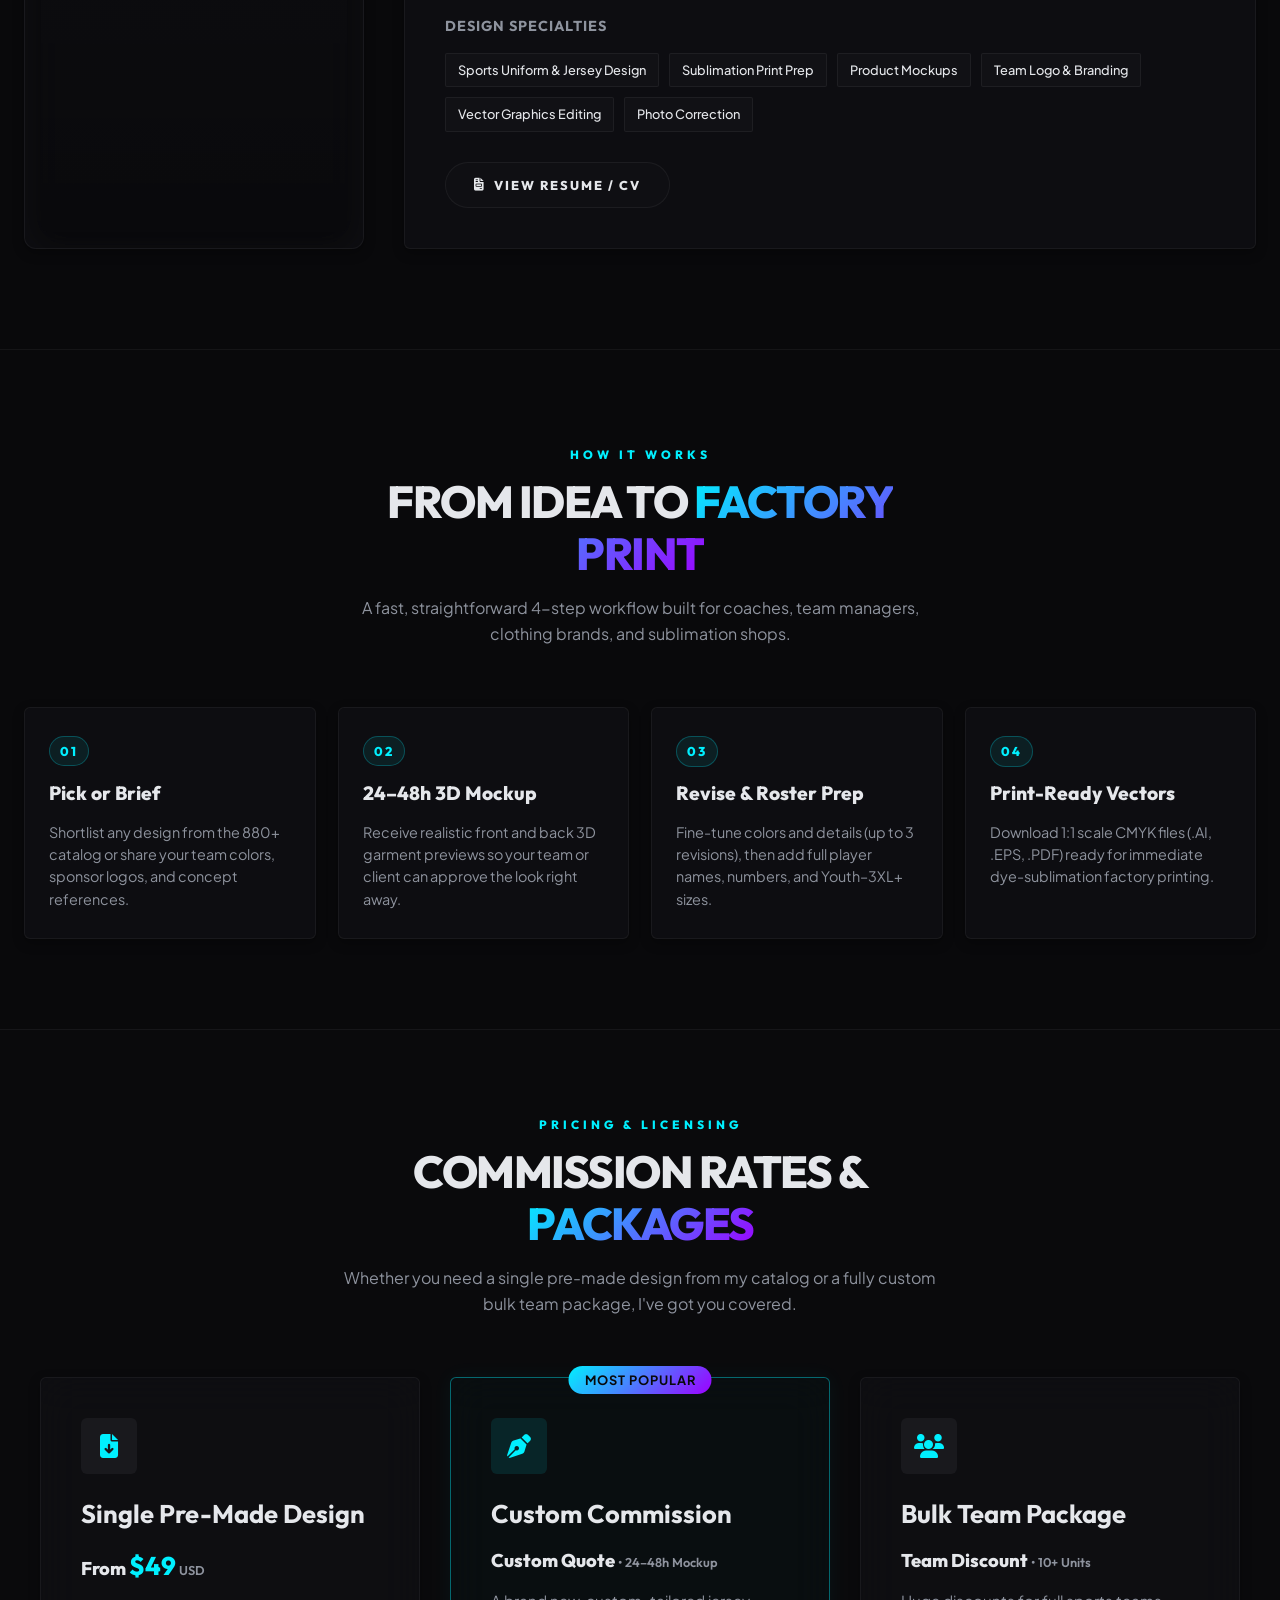
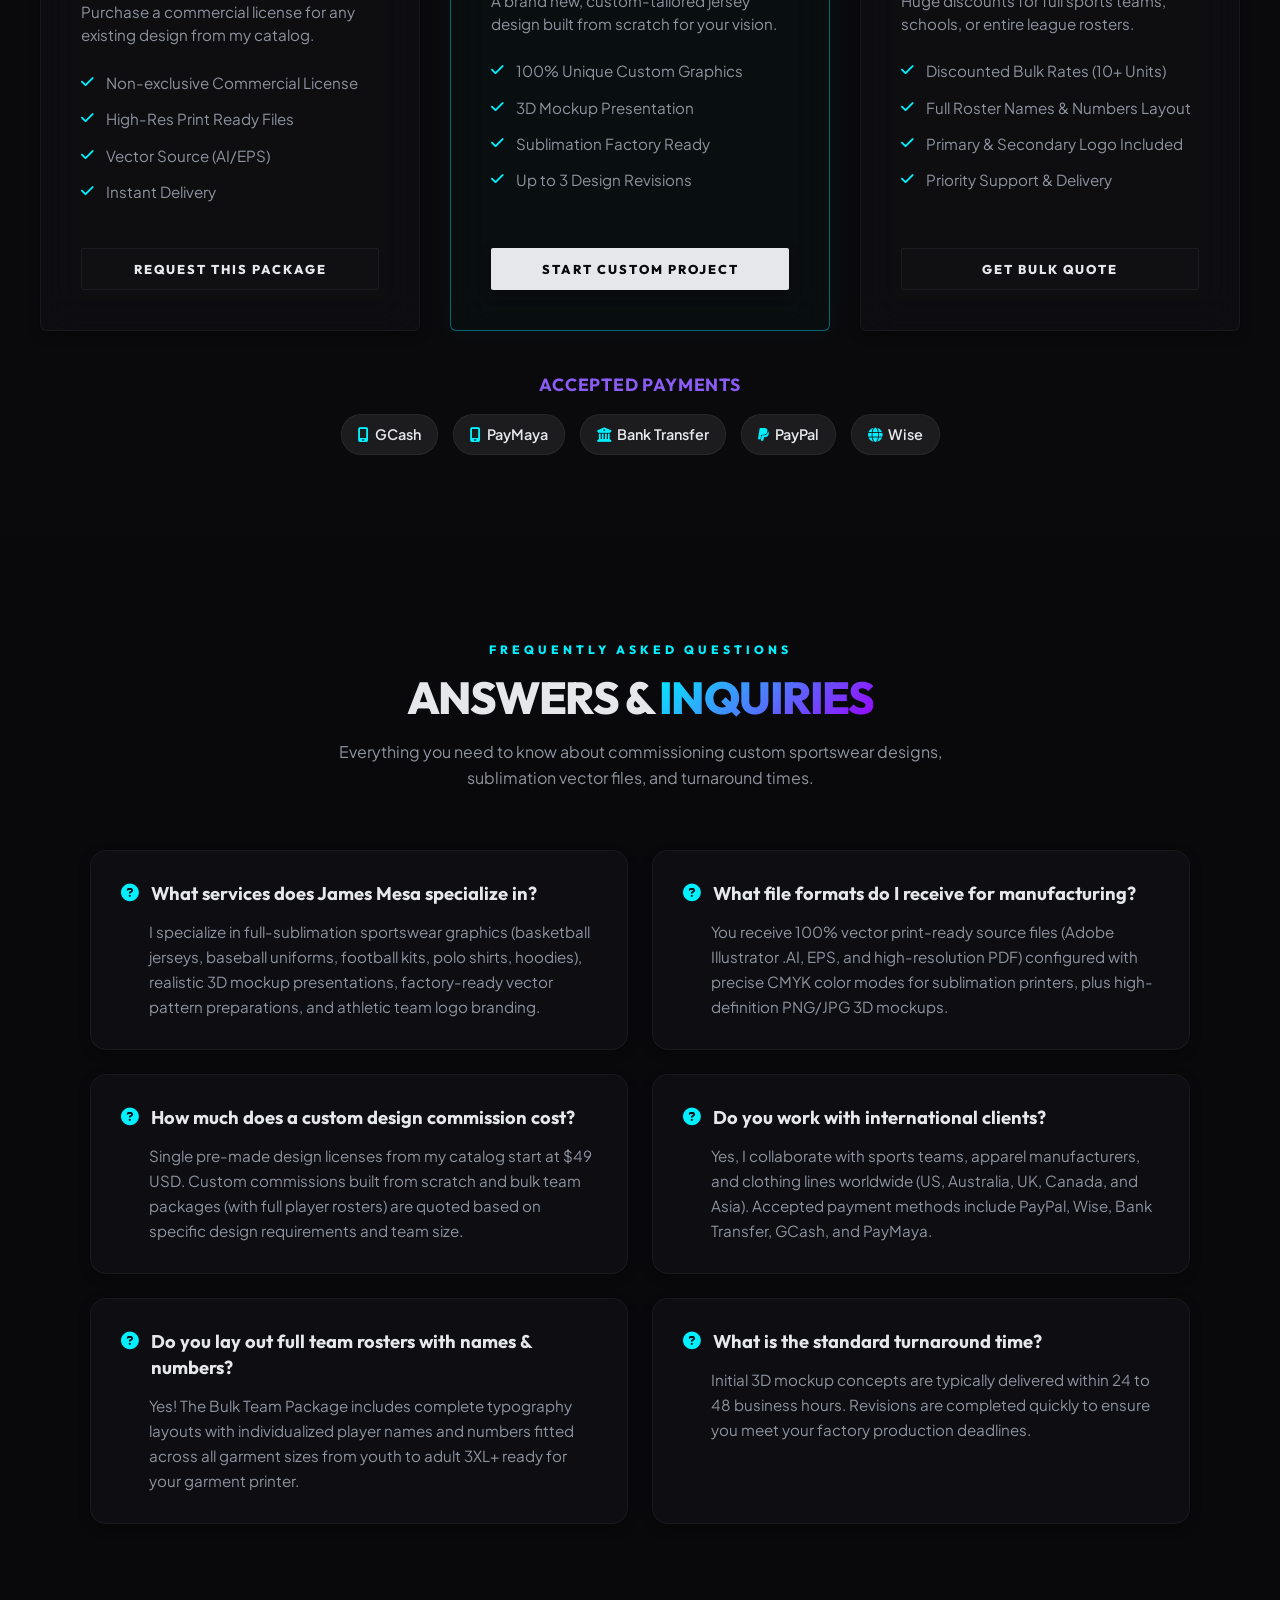
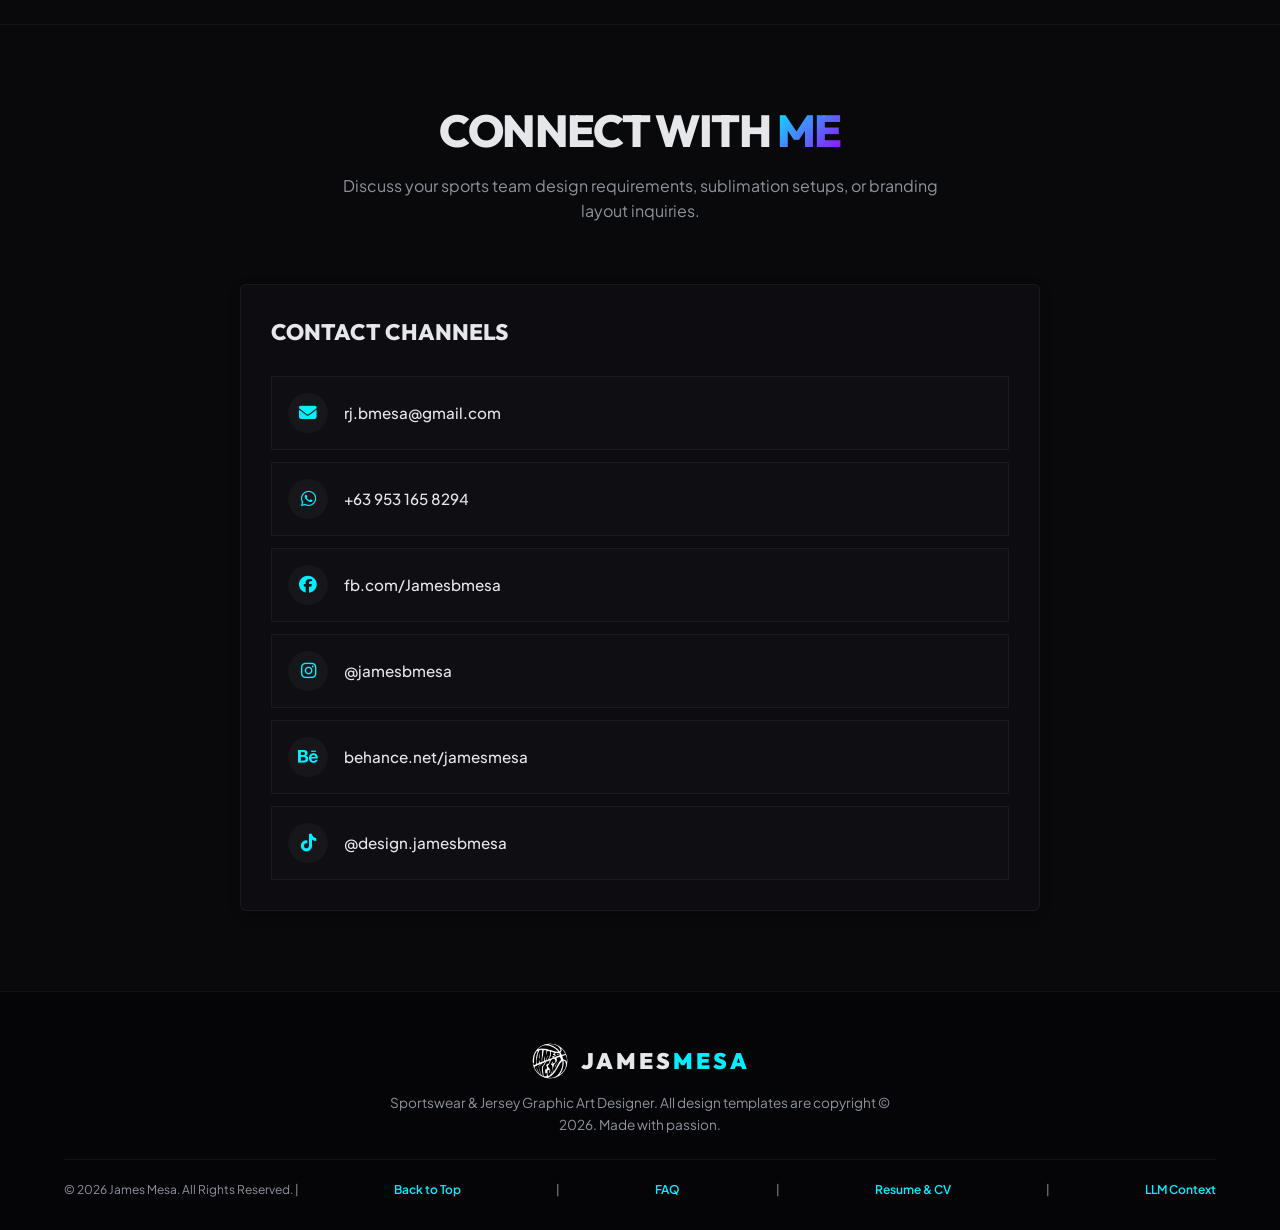
==== commit 9a463ea3: "Update SEO" ====
--- a/index.html
+++ b/index.html
@@ -3,10 +3,10 @@
 <head>
   <meta charset="UTF-8">
   <meta name="viewport" content="width=device-width, initial-scale=1.0">
-  <title>James Mesa | Sportswear Designer & Custom Jersey Graphic Artist</title>
+  <title>Custom Jersey &amp; Sportswear Designer | James Mesa — 880+ Sublimation Designs</title>
   
   <!-- Search Engine Optimization (SEO) & AEO Metadata -->
-  <meta name="description" content="Professional Sportswear Graphic Artist & Jersey Designer. Explore 880+ custom sublimation basketball, baseball, polo, & hoodie designs with factory-ready vector files & 3D mockups.">
+  <meta name="description" content="Hire James Mesa for custom sublimation basketball, baseball, polo &amp; hoodie designs. Browse 880+ mockups, get 24-48h 3D previews &amp; factory-ready .AI/.EPS vectors.">
   <meta name="keywords" content="James Mesa, sportswear designer, jersey designer, custom jersey design, basketball jersey design, baseball jersey design, polo shirt design, sublimation vector prints, jersey mockups, 3D apparel mockup, team branding, graphic artist Philippines, custom uniform manufacturer prep, vector typography, athletic apparel">
   <meta name="author" content="James Mesa">
   <meta name="robots" content="index, follow, max-image-preview:large, max-snippet:-1, max-video-preview:-1">
@@ -23,21 +23,23 @@
   <meta property="og:type" content="website">
   <meta property="og:url" content="https://www.jamesmesa.online/">
   <meta property="og:site_name" content="James Mesa Graphic Design">
-  <meta property="og:title" content="James Mesa | Sportswear Designer & Custom Jersey Graphic Artist">
-  <meta property="og:description" content="Explore 880+ custom sublimation sportswear designs, 3D mockups, and factory-ready vector print layouts for basketball, baseball, polo shirts, and athletic teams.">
-  <meta property="og:image" content="https://www.jamesmesa.online/logo.png">
+  <meta property="og:title" content="Custom Jersey &amp; Sportswear Designer | James Mesa — 880+ Sublimation Designs">
+  <meta property="og:description" content="Explore 880+ custom sublimation sportswear designs, 24-48h 3D mockups, and 1:1 factory-ready vector print layouts for basketball, baseball, polo shirts, and athletic teams.">
+  <meta property="og:image" content="https://www.jamesmesa.online/og-preview.jpg">
+  <meta property="og:image:secure_url" content="https://www.jamesmesa.online/og-preview.jpg">
+  <meta property="og:image:type" content="image/jpeg">
   <meta property="og:image:width" content="1200">
   <meta property="og:image:height" content="630">
-  <meta property="og:image:alt" content="James Mesa - Graphic Artist & Sportswear Designer Logo">
+  <meta property="og:image:alt" content="James Mesa Custom Sportswear and Sublimation Jersey Design Portfolio Preview">
   <meta property="og:locale" content="en_US">
 
   <!-- Twitter Card -->
   <meta name="twitter:card" content="summary_large_image">
   <meta name="twitter:url" content="https://www.jamesmesa.online/">
-  <meta name="twitter:title" content="James Mesa | Sportswear Designer & Custom Jersey Graphic Artist">
-  <meta name="twitter:description" content="Explore 880+ custom sublimation sportswear designs, 3D mockups, and factory-ready vector print layouts.">
-  <meta name="twitter:image" content="https://www.jamesmesa.online/logo.png">
-  <meta name="twitter:image:alt" content="James Mesa Sportswear Design Logo">
+  <meta name="twitter:title" content="Custom Jersey &amp; Sportswear Designer | James Mesa — 880+ Sublimation Designs">
+  <meta name="twitter:description" content="Explore 880+ custom sublimation sportswear designs, 24-48h 3D mockups, and factory-ready .AI/.EPS vector print layouts.">
+  <meta name="twitter:image" content="https://www.jamesmesa.online/og-preview.jpg">
+  <meta name="twitter:image:alt" content="James Mesa Custom Sportswear and Sublimation Jersey Design Portfolio Preview">
   
   <!-- Comprehensive JSON-LD Knowledge Graph (SEO & AEO) -->
   <script type="application/ld+json">
@@ -52,6 +54,11 @@
         "description": "Portfolio of James Mesa, professional sportswear graphic artist specializing in custom sublimation jersey layouts, athletic branding, and vector print preparation.",
         "publisher": {
           "@id": "https://www.jamesmesa.online/#person"
+        },
+        "potentialAction": {
+          "@type": "SearchAction",
+          "target": "https://www.jamesmesa.online/?q={search_term_string}",
+          "query-input": "required name=search_term_string"
         },
         "inLanguage": "en"
       },
@@ -309,12 +316,30 @@
       <div class="hero-bg-glow"></div>
       <div class="hero-container">
         <div class="hero-content">
-          <div class="badge-accent">James Mesa | GRAPHIC ARTIST</div>
-          <h1>Clean Concepts. <br><span class="gradient-text" id="typewriter-text"></span><span class="typewriter-cursor">|</span></h1>
-          <p class="hero-lead">Minimalist, bold, and high-impact sublimation sportswear layouts, athletic identity vectors, and logo solutions. Crafted for elite teams.</p>
+          <div class="badge-accent">James Mesa | SPORTSWEAR GRAPHIC ARTIST</div>
+          <h1>Clean Concepts. <br><span class="gradient-text" id="typewriter-text">Precise Design.</span><span class="typewriter-cursor">|</span></h1>
+          <p class="hero-lead">Custom dye-sublimation jerseys, 3D garment mockups, and 1:1 factory-ready vector files (.AI / .EPS / CMYK PDF) delivered in 24–48 hours for teams and apparel brands worldwide.</p>
           <div class="hero-cta-group">
-            <a href="#catalogue" class="btn btn-primary btn-glow">View Catalogue</a>
-            <a href="#socials" class="btn btn-secondary">Inquire Now</a>
+            <a href="#catalogue" class="btn btn-primary btn-glow">Browse 880+ Designs</a>
+            <button type="button" class="btn btn-secondary open-quote-btn" data-package="Custom Commission">Get a Fast Quote</button>
+          </div>
+          <div class="hero-trust-strip">
+            <div class="trust-stat">
+              <span class="trust-val">880+</span>
+              <span class="trust-lbl">Original Mockups</span>
+            </div>
+            <div class="trust-stat">
+              <span class="trust-val">40+</span>
+              <span class="trust-lbl">US &amp; Global Teams</span>
+            </div>
+            <div class="trust-stat">
+              <span class="trust-val">24–48h</span>
+              <span class="trust-lbl">Mockup Turnaround</span>
+            </div>
+            <div class="trust-stat">
+              <span class="trust-val">1:1 Vector</span>
+              <span class="trust-lbl">Print-Ready Files</span>
+            </div>
           </div>
         </div>
         
@@ -322,7 +347,7 @@
         <div class="hero-showcase">
           <div class="showcase-card">
             <div class="showcase-image-wrap">
-              <img id="hero-slider-img" src="" alt="New Design Drop">
+              <img id="hero-slider-img" src="images/black/BAYBAYIN.jpg" alt="Custom Sublimation Jersey Mockup by James Mesa" fetchpriority="high" decoding="async" style="opacity: 1;">
               <div class="slider-overlay">
                 <span class="slider-category" id="hero-slider-category">NEW DESIGN DROP</span>
                 <span class="slider-nav-indicator" id="hero-slider-indicator">1 / 5</span>
@@ -482,7 +507,7 @@
         <div class="filter-top-row">
           <div class="search-input-wrap">
             <i class="fa-solid fa-magnifying-glass"></i>
-            <input type="text" id="catalogue-search" placeholder="Search categories...">
+            <input type="text" id="catalogue-search" placeholder="Search team names, styles, or categories (e.g. Lakers, Bravo, Polo)...">
             <button id="search-clear-btn" class="clear-btn" aria-label="Clear Search"><i class="fa-solid fa-xmark"></i></button>
           </div>
           
@@ -578,8 +603,8 @@
       <!-- Noscript & SEO Fallback for Search Crawlers and Answer Engines -->
       <noscript>
         <div class="noscript-catalog-summary glass-panel" style="margin-top: 24px; padding: 24px; text-align: center;">
-          <p style="color: #cbd5e1; font-size: 1rem; line-height: 1.6; max-width: 800px; margin: 0 auto;">
-            <strong>Portfolio Overview:</strong> Over 880+ custom athletic designs available across Basketball Jerseys (Black, White, Blue, Red, Green, Yellow, Orange, Purple, Pink, Cyan, Gray, Beige), Baseball Uniforms, Polo Shirts, Graphic T-Shirts, Hoodies, and Athletic Team Logos. All designs include 1:1 scale vector files (.AI, EPS, PDF) ready for factory dye-sublimation manufacturing and realistic 3D mockup presentations.
+          <p style="color: #cbd5e1; font-size: 1rem; line-height: 1.6; max-width: 850px; margin: 0 auto 14px;">
+            <strong>Portfolio Overview:</strong> Over 880+ custom athletic designs available across Basketball Jerseys (<a href="?tab=jersey&amp;color=black">Black</a>, <a href="?tab=jersey&amp;color=white">White</a>, <a href="?tab=jersey&amp;color=blue">Blue</a>, <a href="?tab=jersey&amp;color=red">Red</a>, <a href="?tab=jersey&amp;color=green">Green</a>, <a href="?tab=jersey&amp;color=yellow">Yellow</a>, <a href="?tab=jersey&amp;color=orange">Orange</a>, <a href="?tab=jersey&amp;color=purple">Purple</a>, <a href="?tab=jersey&amp;color=pink">Pink</a>, <a href="?tab=jersey&amp;color=cyan">Cyan</a>, <a href="?tab=jersey&amp;color=gray">Gray</a>, <a href="?tab=jersey&amp;color=beige">Beige</a>), <a href="?tab=baseball">Baseball Uniforms</a>, <a href="?tab=poloshirt">Sublimated Polo Shirts</a>, <a href="?tab=shirt">Graphic T-Shirts</a> (Sports, Event, Corporate), and <a href="?tab=hoodie">Custom Hoodies</a>. All designs include 1:1 scale vector files (.AI, EPS, PDF) ready for factory dye-sublimation manufacturing and realistic 3D mockup presentations.
           </p>
         </div>
       </noscript>
@@ -628,6 +653,38 @@
       </div>
     </section>
 
+    <!-- How It Works Section (Conversion Clarity) -->
+    <section id="process" class="process-section">
+      <div class="section-header">
+        <span class="section-tag">How It Works</span>
+        <h2>From Idea To <span class="gradient-text">Factory Print</span></h2>
+        <p>A fast, straightforward 4-step workflow built for coaches, team managers, clothing brands, and sublimation shops.</p>
+      </div>
+
+      <div class="process-grid">
+        <div class="process-card glass-panel">
+          <div class="process-step">01</div>
+          <h3>Pick or Brief</h3>
+          <p>Shortlist any design from the 880+ catalog or share your team colors, sponsor logos, and concept references.</p>
+        </div>
+        <div class="process-card glass-panel">
+          <div class="process-step">02</div>
+          <h3>24–48h 3D Mockup</h3>
+          <p>Receive realistic front and back 3D garment previews so your team or client can approve the look right away.</p>
+        </div>
+        <div class="process-card glass-panel">
+          <div class="process-step">03</div>
+          <h3>Revise &amp; Roster Prep</h3>
+          <p>Fine-tune colors and details (up to 3 revisions), then add full player names, numbers, and Youth–3XL+ sizes.</p>
+        </div>
+        <div class="process-card glass-panel">
+          <div class="process-step">04</div>
+          <h3>Print-Ready Vectors</h3>
+          <p>Download 1:1 scale CMYK files (.AI, .EPS, .PDF) ready for immediate dye-sublimation factory printing.</p>
+        </div>
+      </div>
+    </section>
+
     <!-- Pricing & Packages Section -->
     <section id="pricing" class="pricing-section">
       <div class="section-header">
@@ -641,6 +698,7 @@
         <div class="pricing-card glass-panel">
           <div class="pricing-icon"><i class="fa-solid fa-file-arrow-down"></i></div>
           <h3>Single Pre-Made Design</h3>
+          <div class="pricing-price">From <span>$49</span> <small>USD</small></div>
           <p class="pricing-desc">Purchase a commercial license for any existing design from my catalog.</p>
           <ul class="pricing-features">
             <li><i class="fa-solid fa-check"></i> Non-exclusive Commercial License</li>
@@ -648,8 +706,7 @@
             <li><i class="fa-solid fa-check"></i> Vector Source (AI/EPS)</li>
             <li><i class="fa-solid fa-check"></i> Instant Delivery</li>
           </ul>
-          <!-- Link to Google Form -->
-          <a href="https://forms.gle/Jr83hkyqjNx4mRbPA" target="_blank" class="btn btn-secondary btn-block">Inquire for Price</a>
+          <button type="button" class="btn btn-secondary btn-block open-quote-btn" data-package="Single Pre-Made Design ($49+)">Request This Package</button>
         </div>
         
         <!-- Tier 2 (Highlighted) -->
@@ -657,6 +714,7 @@
           <div class="popular-badge">Most Popular</div>
           <div class="pricing-icon"><i class="fa-solid fa-pen-nib"></i></div>
           <h3>Custom Commission</h3>
+          <div class="pricing-price">Custom Quote <small>• 24–48h Mockup</small></div>
           <p class="pricing-desc">A brand new, custom-tailored jersey design built from scratch for your vision.</p>
           <ul class="pricing-features">
             <li><i class="fa-solid fa-check"></i> 100% Unique Custom Graphics</li>
@@ -664,13 +722,14 @@
             <li><i class="fa-solid fa-check"></i> Sublimation Factory Ready</li>
             <li><i class="fa-solid fa-check"></i> Up to 3 Design Revisions</li>
           </ul>
-          <a href="https://forms.gle/Jr83hkyqjNx4mRbPA" target="_blank" class="btn btn-primary btn-block">Start Custom Project</a>
+          <button type="button" class="btn btn-primary btn-block open-quote-btn" data-package="Custom Commission">Start Custom Project</button>
         </div>
 
         <!-- Tier 3 -->
         <div class="pricing-card glass-panel">
           <div class="pricing-icon"><i class="fa-solid fa-users"></i></div>
           <h3>Bulk Team Package</h3>
+          <div class="pricing-price">Team Discount <small>• 10+ Units</small></div>
           <p class="pricing-desc">Huge discounts for full sports teams, schools, or entire league rosters.</p>
           <ul class="pricing-features">
             <li><i class="fa-solid fa-check"></i> Discounted Bulk Rates (10+ Units)</li>
@@ -678,7 +737,7 @@
             <li><i class="fa-solid fa-check"></i> Primary & Secondary Logo Included</li>
             <li><i class="fa-solid fa-check"></i> Priority Support & Delivery</li>
           </ul>
-          <a href="https://forms.gle/Jr83hkyqjNx4mRbPA" target="_blank" class="btn btn-secondary btn-block">Get Bulk Quote</a>
+          <button type="button" class="btn btn-secondary btn-block open-quote-btn" data-package="Bulk Team Package (10+ Units)">Get Bulk Quote</button>
         </div>
       </div>
 
@@ -812,8 +871,9 @@
           <img id="lightbox-img" src="" alt="High Resolution Design Preview">
           <div class="zoom-indicator"><i class="fa-solid fa-magnifying-glass-plus"></i> Double click to zoom</div>
         </div>
+        <div class="lightbox-caption" id="lightbox-caption"></div>
         
-        <div class="lightbox-actions-bar" style="display: flex; gap: 15px; margin-top: 20px; justify-content: center; width: 100%;">
+        <div class="lightbox-actions-bar" style="display: flex; gap: 15px; margin-top: 10px; justify-content: center; width: 100%; flex-wrap: wrap;">
           <button id="lightbox-fav-btn" class="btn btn-secondary toggle-favs-btn" style="border-radius: 50px; padding: 12px 24px;">
             <i class="fa-regular fa-heart"></i> Favorite
           </button>
@@ -845,6 +905,95 @@
   </div>
   <div id="drawer-overlay" class="drawer-overlay"></div>
 
+  <!-- Interactive Project Quote Modal (Pre-filled with Selected Designs) -->
+  <div id="quote-modal" class="quote-modal" aria-hidden="true" role="dialog" aria-labelledby="quote-modal-title">
+    <div class="quote-modal-card glass-panel">
+      <button id="quote-close-btn" class="quote-close-btn" aria-label="Close Quote Modal"><i class="fa-solid fa-xmark"></i></button>
+      <div class="quote-header">
+        <span class="section-tag" style="margin-bottom: 6px;">Fast Response • 24–48h Mockup</span>
+        <h3 id="quote-modal-title">Request a Design Quote</h3>
+        <p>Your selected design(s) are automatically attached below. Send directly via WhatsApp, Email, or Google Form.</p>
+      </div>
+
+      <div id="quote-selected-wrap" class="quote-selected-wrap hidden">
+        <span class="quote-field-label">Attached Reference Design(s)</span>
+        <div id="quote-selected-list" class="quote-selected-list"></div>
+      </div>
+
+      <form id="quote-form" class="quote-form">
+        <div class="quote-form-row">
+          <div class="quote-field">
+            <label for="quote-name">Your Name / Team Name</label>
+            <input type="text" id="quote-name" placeholder="e.g. Coach Mark / Westside Falcons">
+          </div>
+          <div class="quote-field">
+            <label for="quote-package">Package</label>
+            <select id="quote-package">
+              <option value="Custom Commission">Custom Commission (24–48h Mockup)</option>
+              <option value="Single Pre-Made Design ($49+)">Single Pre-Made Design (From $49)</option>
+              <option value="Bulk Team Package (10+ Units)">Bulk Team Package (10+ Units)</option>
+            </select>
+          </div>
+        </div>
+
+        <div class="quote-form-row">
+          <div class="quote-field">
+            <label for="quote-garment">Garment Type</label>
+            <select id="quote-garment">
+              <option value="Basketball Jersey">Basketball Jersey</option>
+              <option value="Baseball Uniform">Baseball Uniform</option>
+              <option value="Sublimated Polo Shirt">Sublimated Polo Shirt</option>
+              <option value="Custom T-Shirt">Custom T-Shirt</option>
+              <option value="Custom Hoodie">Custom Hoodie</option>
+              <option value="Football / Soccer Kit">Football / Soccer Kit</option>
+              <option value="Team Logo / Branding">Team Logo / Branding</option>
+            </select>
+          </div>
+          <div class="quote-field">
+            <label for="quote-qty">Estimated Roster / Quantity</label>
+            <select id="quote-qty">
+              <option value="Design Files Only (1 set)">Design Files Only (1 set)</option>
+              <option value="10–20 Players">10–20 Players</option>
+              <option value="21–50 Players">21–50 Players</option>
+              <option value="50+ / League / Apparel Brand">50+ / League / Apparel Brand</option>
+            </select>
+          </div>
+        </div>
+
+        <div class="quote-field">
+          <label for="quote-notes">Colors, Text, Deadline, or Special Requests</label>
+          <textarea id="quote-notes" rows="3" placeholder="Share your team colors, jersey numbers/names needed, or target date..."></textarea>
+        </div>
+
+        <div class="quote-actions">
+          <button type="button" id="quote-whatsapp-btn" class="btn btn-primary quote-wa-btn">
+            <i class="fa-brands fa-whatsapp"></i> Send via WhatsApp
+          </button>
+          <button type="button" id="quote-email-btn" class="btn btn-secondary">
+            <i class="fa-solid fa-envelope"></i> Send via Email
+          </button>
+          <button type="button" id="quote-gform-btn" class="btn btn-secondary">
+            <i class="fa-solid fa-copy"></i> Copy &amp; Open Form
+          </button>
+        </div>
+      </form>
+    </div>
+  </div>
+
+  <!-- Floating Quick-Quote & WhatsApp Pill -->
+  <div class="floating-cta-group" id="floating-quote-bar">
+    <button type="button" class="floating-quote-btn open-quote-btn" data-package="Custom Commission" aria-label="Get a Fast Quote">
+      <i class="fa-solid fa-bolt"></i>
+      <span>Get Quote</span>
+    </button>
+    <a href="https://wa.me/639531658294?text=Hi%20James%2C%20I%20saw%20your%20sportswear%20portfolio%20on%20jamesmesa.online%20and%20would%20like%20to%20inquire%20about%20a%20design." target="_blank" rel="noopener" class="floating-wa-btn" aria-label="Chat on WhatsApp" title="Chat on WhatsApp">
+      <i class="fa-brands fa-whatsapp"></i>
+    </a>
+  </div>
+
+  <!-- Toast Notification -->
+  <div id="app-toast" class="app-toast" role="status" aria-live="polite"></div>
+
   <!-- Script Modules -->
   <script src="data.js"></script>
   <script src="app.js"></script>
--- a/index.css
+++ b/index.css
@@ -2230,3 +2230,436 @@
     margin-top: 8px;
   }
 }
+
+/* ==========================================================================
+   HERO TRUST STRIP, PROCESS SECTION, QUOTE MODAL & FLOATING CONVERSION BAR
+   ========================================================================== */
+.hero-trust-strip {
+  margin-top: 32px;
+  display: grid;
+  grid-template-columns: repeat(4, minmax(0, 1fr));
+  gap: 14px;
+  width: 100%;
+  max-width: 620px;
+}
+
+.trust-stat {
+  background: rgba(255, 255, 255, 0.02);
+  border: 1px solid var(--border-color);
+  border-radius: var(--radius-md);
+  padding: 12px 14px;
+  display: flex;
+  flex-direction: column;
+  gap: 2px;
+}
+
+.trust-val {
+  font-family: var(--font-display);
+  font-size: 1.05rem;
+  font-weight: 800;
+  color: var(--accent-primary);
+  letter-spacing: 0.5px;
+}
+
+.trust-lbl {
+  font-size: 0.72rem;
+  color: var(--text-muted);
+  font-weight: 500;
+}
+
+.process-section {
+  padding: 90px 24px;
+  max-width: 1300px;
+  margin: 0 auto;
+  border-top: 1px solid var(--border-color);
+}
+
+.process-grid {
+  display: grid;
+  grid-template-columns: repeat(4, 1fr);
+  gap: 22px;
+}
+
+.process-card {
+  padding: 28px 24px;
+  display: flex;
+  flex-direction: column;
+  gap: 12px;
+}
+
+.process-step {
+  font-family: var(--font-display);
+  font-size: 0.8rem;
+  font-weight: 800;
+  letter-spacing: 2px;
+  color: var(--accent-primary);
+  background: rgba(0, 240, 255, 0.08);
+  border: 1px solid rgba(0, 240, 255, 0.25);
+  width: fit-content;
+  padding: 4px 10px;
+  border-radius: var(--radius-full);
+}
+
+.process-card h3 {
+  font-family: var(--font-display);
+  font-size: 1.2rem;
+  font-weight: 800;
+  color: var(--text-main);
+}
+
+.process-card p {
+  font-size: 0.9rem;
+  color: var(--text-muted);
+  line-height: 1.55;
+}
+
+.pricing-price {
+  font-family: var(--font-display);
+  font-size: 1.15rem;
+  font-weight: 800;
+  color: var(--text-main);
+  margin-bottom: 14px;
+}
+
+.pricing-price span {
+  font-size: 1.6rem;
+  color: var(--accent-primary);
+}
+
+.pricing-price small {
+  font-size: 0.8rem;
+  font-weight: 600;
+  color: var(--text-muted);
+}
+
+.lightbox-caption {
+  text-align: center;
+  font-family: var(--font-display);
+  font-size: 1rem;
+  font-weight: 700;
+  letter-spacing: 1px;
+  text-transform: uppercase;
+  color: var(--text-main);
+}
+
+.lightbox-caption span {
+  color: var(--accent-primary);
+  font-size: 0.8rem;
+  margin-left: 10px;
+}
+
+.grid-empty-state {
+  grid-column: 1 / -1;
+  text-align: center;
+  padding: 60px 24px;
+  background: rgba(255, 255, 255, 0.02);
+  border: 1px solid var(--border-color);
+  border-radius: var(--radius-lg);
+  display: flex;
+  flex-direction: column;
+  align-items: center;
+  gap: 14px;
+}
+
+.grid-empty-state i {
+  font-size: 2.2rem;
+  color: var(--accent-primary);
+}
+
+.grid-empty-state h3 {
+  font-family: var(--font-display);
+  font-size: 1.4rem;
+  text-transform: uppercase;
+}
+
+.grid-empty-state p {
+  color: var(--text-muted);
+  max-width: 520px;
+  font-size: 0.95rem;
+}
+
+/* Interactive Quote Modal */
+.quote-modal {
+  display: none;
+  position: fixed;
+  inset: 0;
+  z-index: 1200;
+  background: rgba(5, 5, 7, 0.85);
+  backdrop-filter: blur(12px);
+  -webkit-backdrop-filter: blur(12px);
+  align-items: center;
+  justify-content: center;
+  padding: 20px;
+  overflow-y: auto;
+}
+
+.quote-modal.open {
+  display: flex;
+}
+
+.quote-modal-card {
+  position: relative;
+  width: 100%;
+  max-width: 640px;
+  padding: 32px;
+  border: 1px solid rgba(0, 240, 255, 0.25);
+  background: #101015;
+  border-radius: var(--radius-lg);
+  box-shadow: var(--shadow-lg);
+}
+
+.quote-close-btn {
+  position: absolute;
+  top: 18px;
+  right: 18px;
+  width: 38px;
+  height: 38px;
+  border-radius: var(--radius-full);
+  border: 1px solid var(--border-color);
+  color: var(--text-main);
+  cursor: pointer;
+  display: flex;
+  align-items: center;
+  justify-content: center;
+  transition: var(--transition-smooth);
+}
+
+.quote-close-btn:hover {
+  background: #ef4444;
+  border-color: #ef4444;
+}
+
+.quote-header h3 {
+  font-family: var(--font-display);
+  font-size: 1.65rem;
+  font-weight: 800;
+  text-transform: uppercase;
+  margin-bottom: 6px;
+}
+
+.quote-header p {
+  font-size: 0.9rem;
+  color: var(--text-muted);
+  margin-bottom: 20px;
+}
+
+.quote-selected-wrap {
+  margin-bottom: 18px;
+  padding: 12px;
+  background: rgba(255, 255, 255, 0.02);
+  border: 1px solid var(--border-color);
+  border-radius: var(--radius-md);
+}
+
+.quote-selected-wrap.hidden {
+  display: none;
+}
+
+.quote-field-label {
+  display: block;
+  font-size: 0.75rem;
+  font-weight: 700;
+  text-transform: uppercase;
+  letter-spacing: 1px;
+  color: var(--accent-primary);
+  margin-bottom: 8px;
+}
+
+.quote-selected-list {
+  display: flex;
+  flex-wrap: wrap;
+  gap: 8px;
+  max-height: 110px;
+  overflow-y: auto;
+}
+
+.quote-design-chip {
+  display: inline-flex;
+  align-items: center;
+  gap: 8px;
+  padding: 4px 10px 4px 4px;
+  background: rgba(0, 240, 255, 0.08);
+  border: 1px solid rgba(0, 240, 255, 0.25);
+  border-radius: var(--radius-full);
+  font-size: 0.78rem;
+  font-weight: 600;
+}
+
+.quote-design-chip img {
+  width: 24px;
+  height: 24px;
+  border-radius: 50%;
+  object-fit: cover;
+}
+
+.quote-design-chip button {
+  cursor: pointer;
+  color: var(--text-muted);
+  font-size: 0.85rem;
+  margin-left: 2px;
+}
+
+.quote-design-chip button:hover {
+  color: #ef4444;
+}
+
+.quote-form {
+  display: flex;
+  flex-direction: column;
+  gap: 14px;
+}
+
+.quote-form-row {
+  display: grid;
+  grid-template-columns: 1fr 1fr;
+  gap: 14px;
+}
+
+.quote-field {
+  display: flex;
+  flex-direction: column;
+  gap: 6px;
+}
+
+.quote-field label {
+  font-size: 0.78rem;
+  font-weight: 600;
+  color: var(--text-muted);
+}
+
+.quote-field input,
+.quote-field select,
+.quote-field textarea {
+  width: 100%;
+  padding: 10px 12px;
+  background: #09090b;
+  border: 1px solid var(--border-color-hover);
+  border-radius: var(--radius-sm);
+  color: var(--text-main);
+  font-size: 0.88rem;
+}
+
+.quote-field input:focus,
+.quote-field select:focus,
+.quote-field textarea:focus {
+  border-color: var(--accent-primary);
+}
+
+.quote-actions {
+  display: grid;
+  grid-template-columns: 1.2fr 1fr 1fr;
+  gap: 10px;
+  margin-top: 6px;
+}
+
+.quote-wa-btn {
+  background: #25D366;
+  color: #051b0e;
+}
+
+.quote-wa-btn:hover {
+  background: #2fe573;
+  color: #051b0e;
+}
+
+/* Floating Quick-Quote & WhatsApp Pill */
+.floating-cta-group {
+  position: fixed;
+  right: 22px;
+  bottom: 22px;
+  z-index: 950;
+  display: flex;
+  align-items: center;
+  gap: 10px;
+}
+
+.floating-quote-btn {
+  display: inline-flex;
+  align-items: center;
+  gap: 8px;
+  padding: 12px 18px;
+  border-radius: var(--radius-full);
+  background: linear-gradient(135deg, #00f0ff 0%, #9d00ff 100%);
+  color: #09090b;
+  font-family: var(--font-display);
+  font-size: 0.8rem;
+  font-weight: 800;
+  letter-spacing: 1px;
+  text-transform: uppercase;
+  cursor: pointer;
+  box-shadow: 0 8px 25px rgba(0, 240, 255, 0.25);
+  transition: var(--transition-smooth);
+}
+
+.floating-quote-btn:hover {
+  transform: translateY(-3px);
+  box-shadow: 0 12px 30px rgba(0, 240, 255, 0.4);
+}
+
+.floating-wa-btn {
+  width: 46px;
+  height: 46px;
+  border-radius: var(--radius-full);
+  background: #25D366;
+  color: #051b0e;
+  display: flex;
+  align-items: center;
+  justify-content: center;
+  font-size: 1.35rem;
+  box-shadow: 0 8px 25px rgba(37, 211, 102, 0.3);
+  transition: var(--transition-smooth);
+}
+
+.floating-wa-btn:hover {
+  transform: translateY(-3px) scale(1.05);
+}
+
+.app-toast {
+  position: fixed;
+  left: 50%;
+  bottom: 26px;
+  transform: translateX(-50%) translateY(20px);
+  background: #14141b;
+  border: 1px solid var(--accent-primary);
+  color: var(--text-main);
+  padding: 10px 18px;
+  border-radius: var(--radius-full);
+  font-size: 0.85rem;
+  font-weight: 600;
+  z-index: 1300;
+  opacity: 0;
+  pointer-events: none;
+  transition: all 0.3s ease;
+  box-shadow: var(--shadow-md);
+}
+
+.app-toast.show {
+  opacity: 1;
+  transform: translateX(-50%) translateY(0);
+}
+
+@media (max-width: 991px) {
+  .hero-trust-strip {
+    grid-template-columns: repeat(2, 1fr);
+    margin-left: auto;
+    margin-right: auto;
+  }
+  .process-grid {
+    grid-template-columns: repeat(2, 1fr);
+  }
+}
+
+@media (max-width: 767px) {
+  .process-grid,
+  .quote-form-row,
+  .quote-actions {
+    grid-template-columns: 1fr;
+  }
+  .quote-modal-card {
+    padding: 22px;
+  }
+  .floating-cta-group {
+    right: 14px;
+    bottom: 14px;
+  }
+}
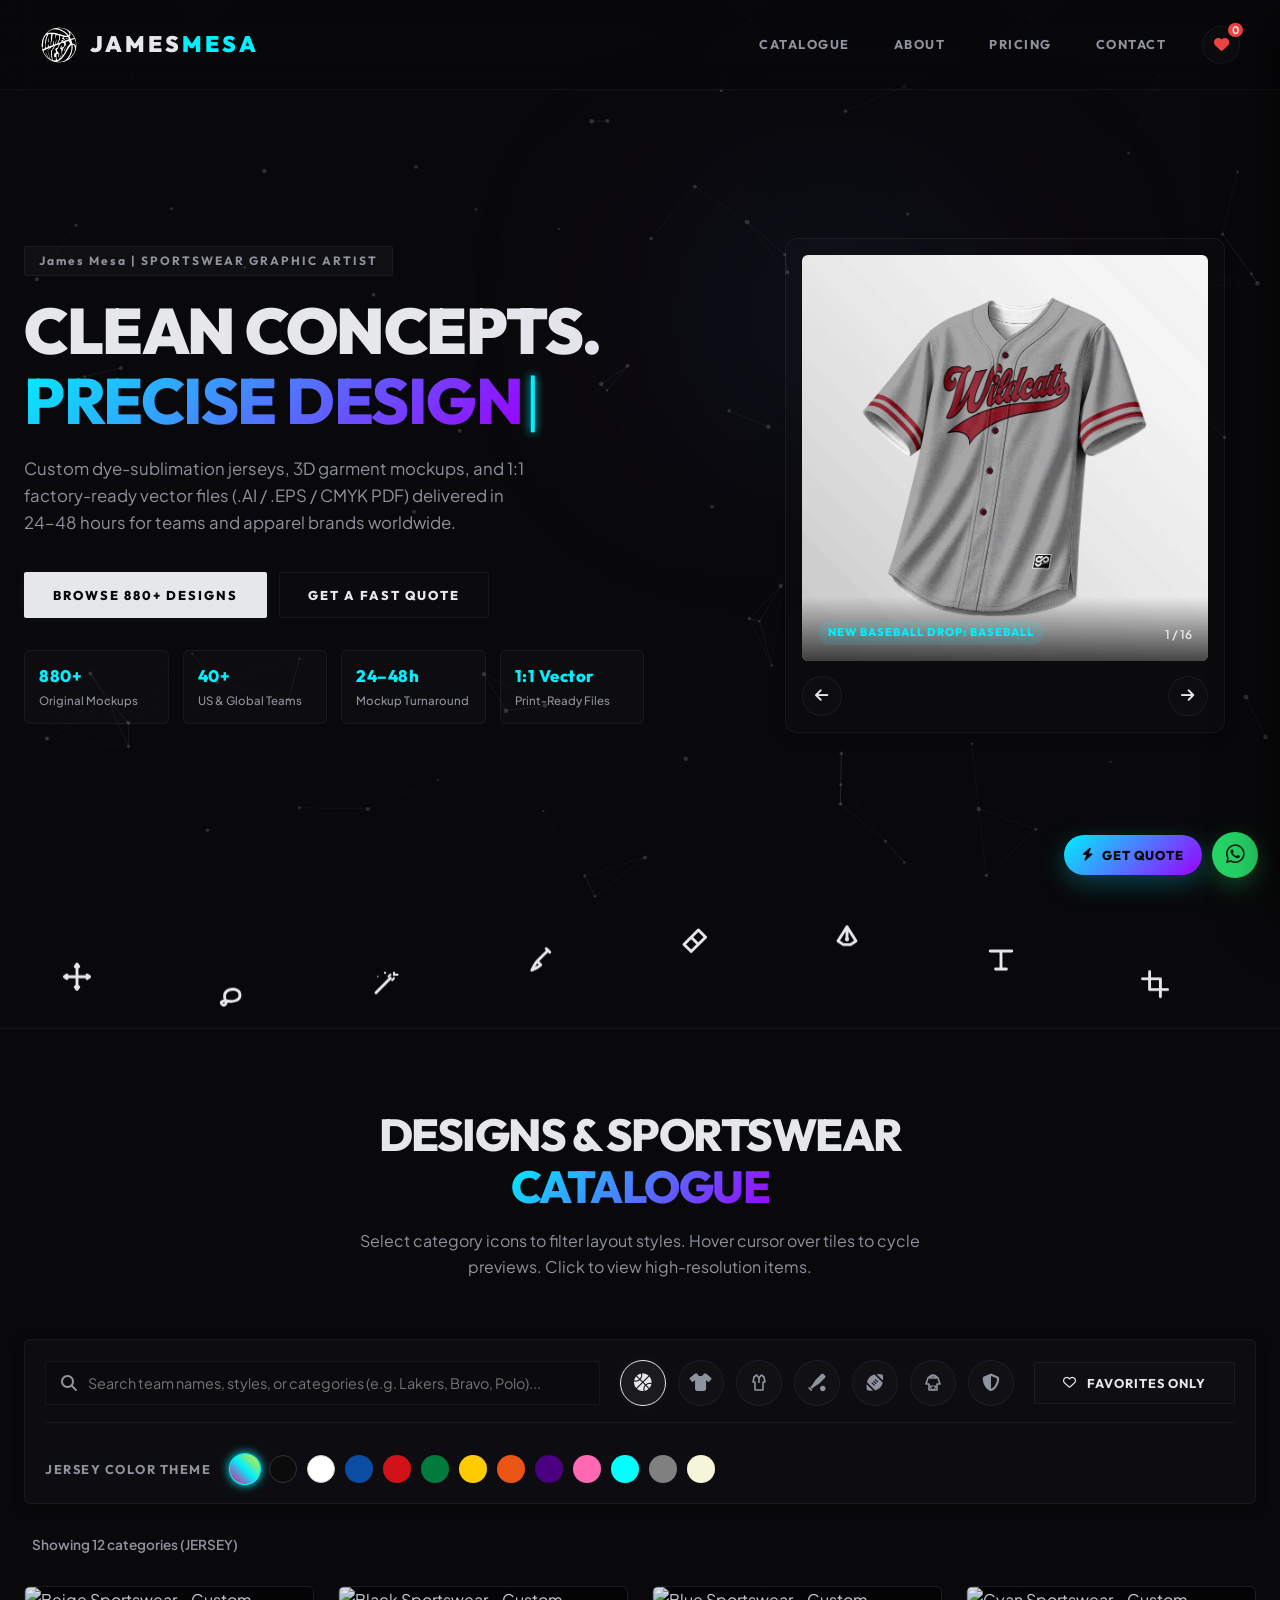
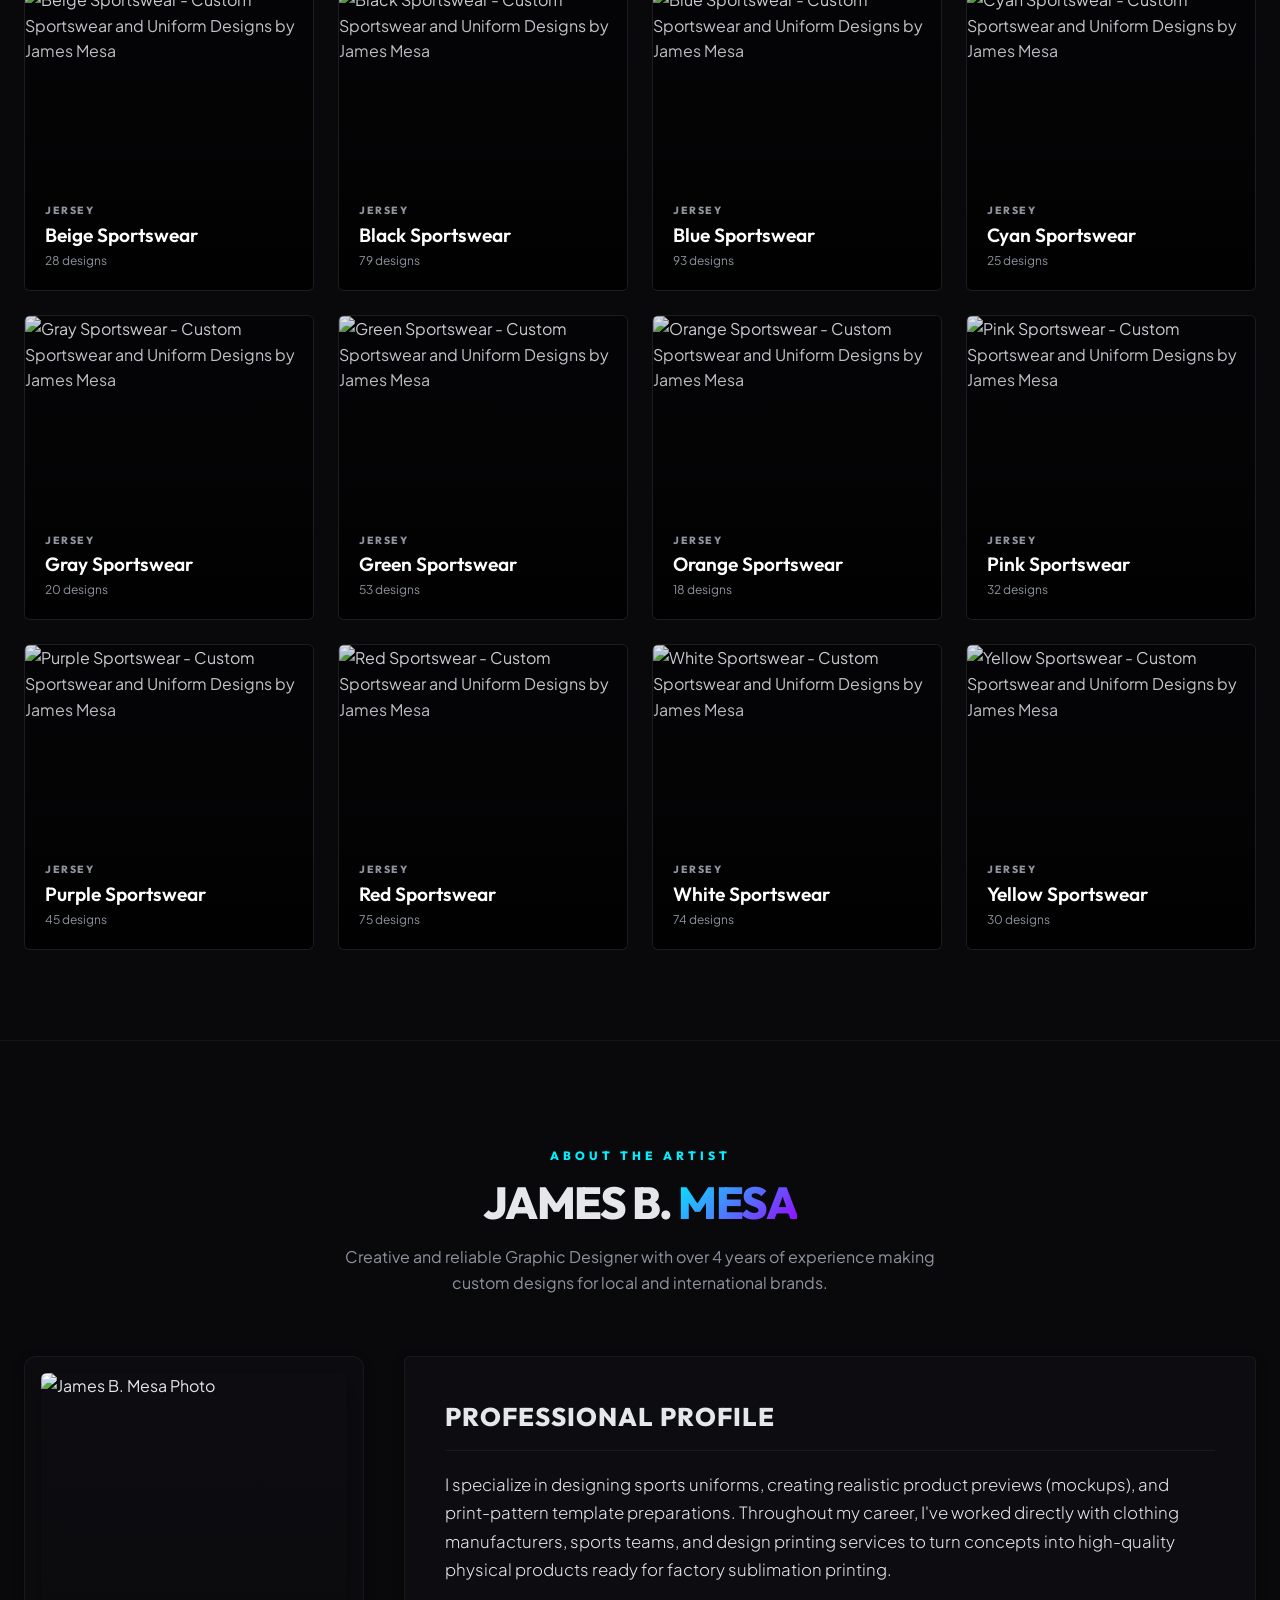
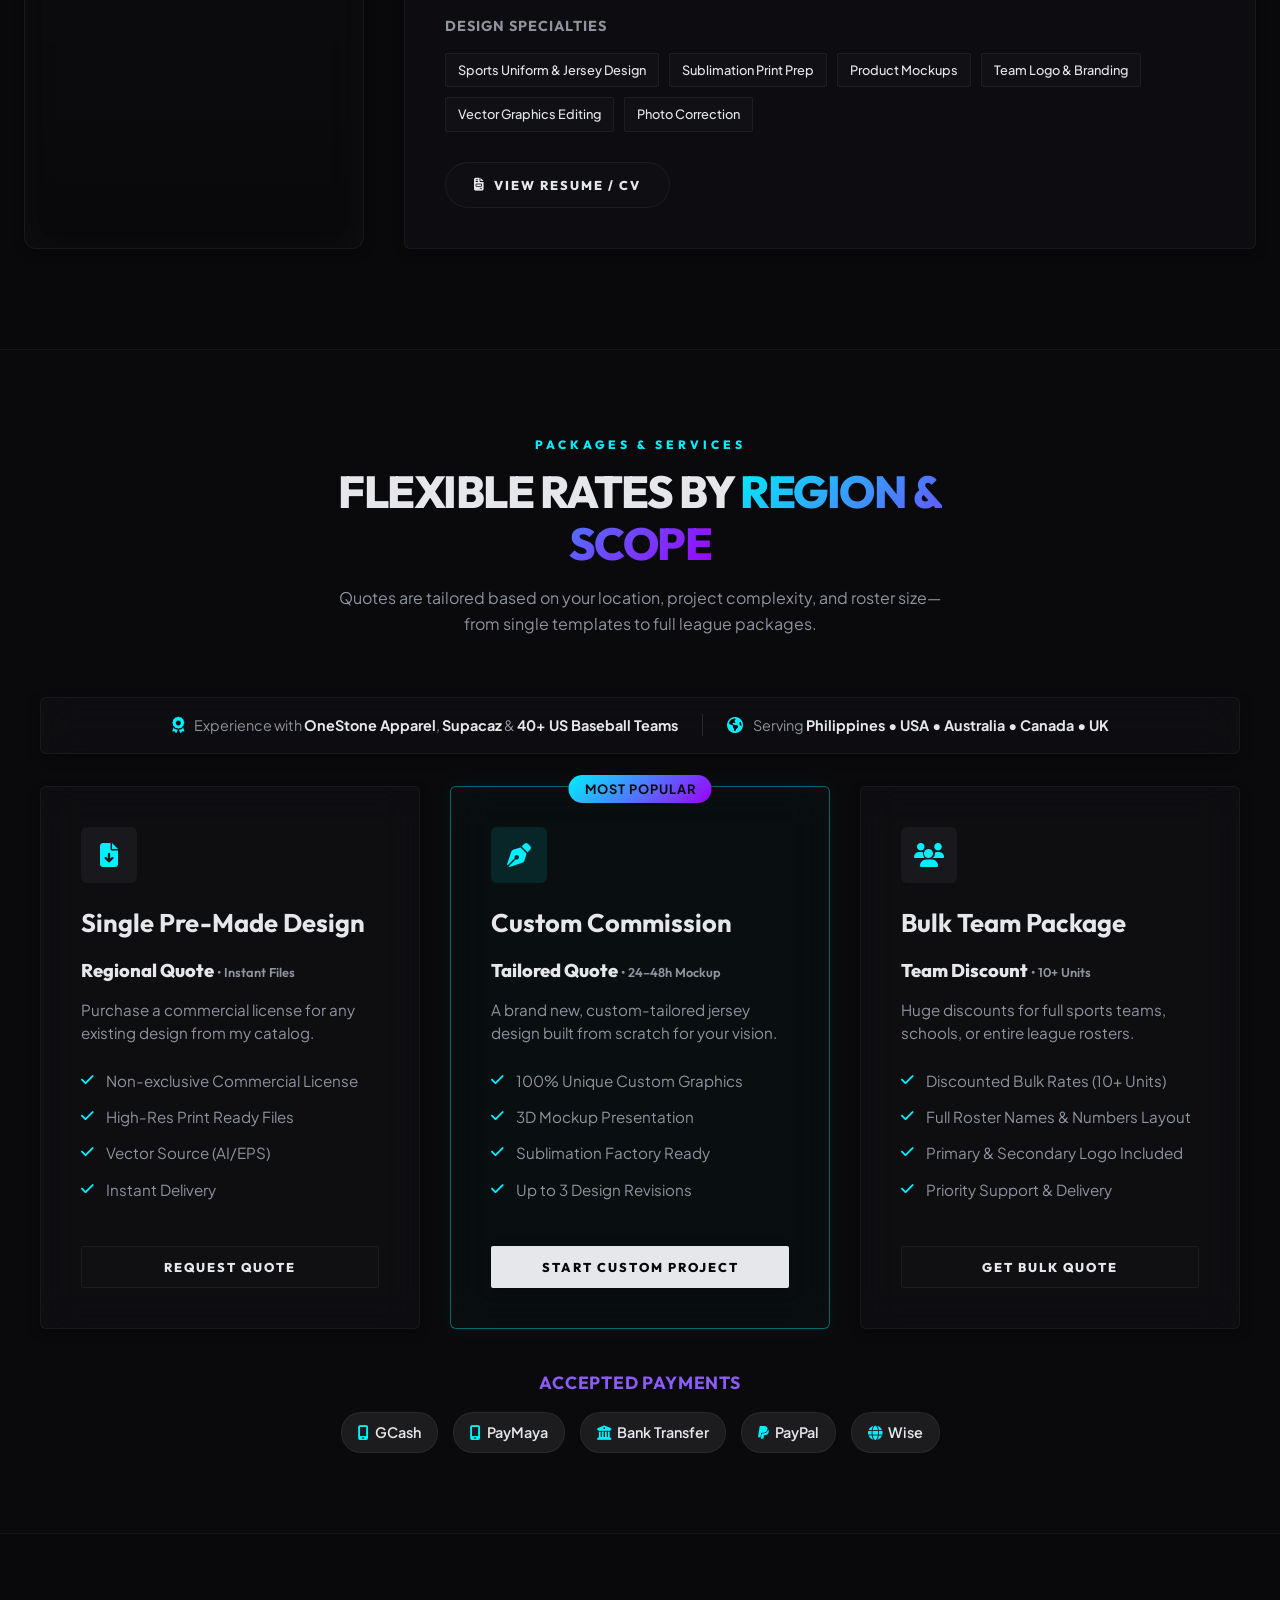
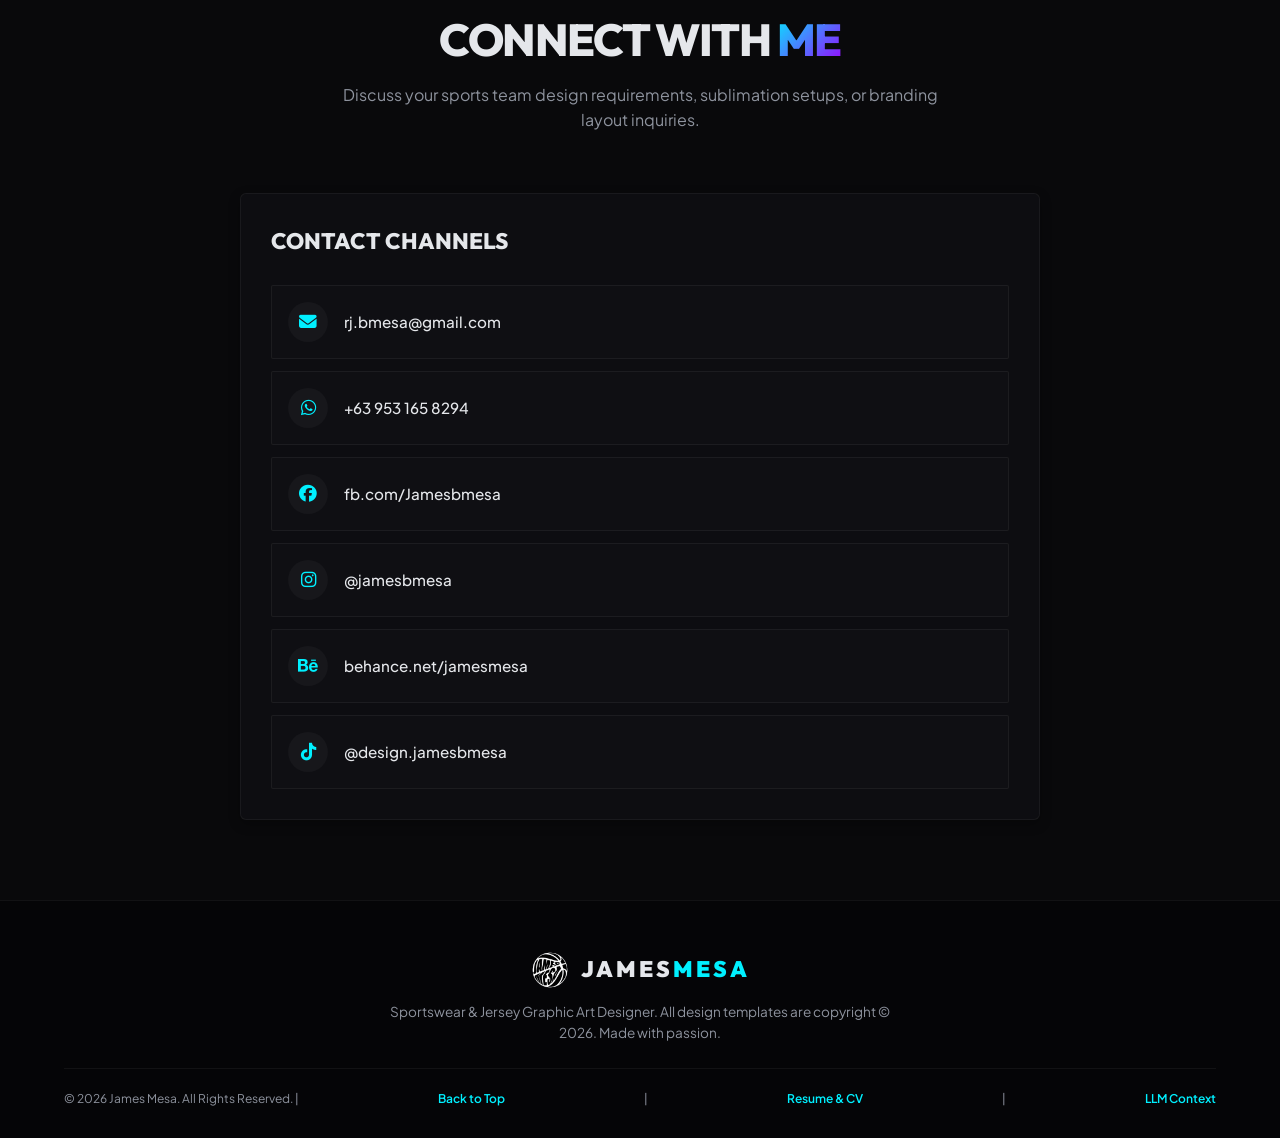
==== commit 38cb32c5: "Update and remove layer" ====
--- a/index.html
+++ b/index.html
@@ -167,10 +167,8 @@
               "itemOffered": {
                 "@type": "Service",
                 "name": "Single Pre-Made Design License",
-                "description": "Non-exclusive commercial license for existing sportswear templates, high-resolution files, and source vector files."
-              },
-              "price": "49",
-              "priceCurrency": "USD"
+                "description": "Non-exclusive commercial license for existing sportswear templates, high-resolution files, and source vector files. Priced by region and scope."
+              }
             },
             {
               "@type": "Offer",
@@ -216,7 +214,7 @@
             "name": "How much does a custom sportswear design cost?",
             "acceptedAnswer": {
               "@type": "Answer",
-              "text": "Pre-made catalog template licenses start at $49 USD. Custom tailored jersey designs and bulk team packages (with full roster names and numbers) are priced competitively based on project complexity and team size."
+              "text": "Rates are tailored to your country/region, design complexity, and order volume—covering single pre-made template licenses, custom commissions from scratch, and discounted bulk team packages."
             }
           },
           {
@@ -282,7 +280,6 @@
           <a href="#catalogue" class="nav-lnk active" id="nav-catalogue-lnk">Catalogue</a>
           <a href="#about" class="nav-lnk">About</a>
           <a href="#pricing" class="nav-lnk">Pricing</a>
-          <a href="#faq" class="nav-lnk">FAQ</a>
           <a href="#socials" class="nav-lnk">Contact</a>
         </nav>
         
@@ -303,7 +300,6 @@
       <a href="#catalogue" class="mobile-link">Catalogue</a>
       <a href="#about" class="mobile-link">About</a>
       <a href="#pricing" class="mobile-link">Pricing</a>
-      <a href="#faq" class="mobile-link">FAQ</a>
       <a href="#socials" class="mobile-link">Contact</a>
     </nav>
   </div>
@@ -653,44 +649,25 @@
       </div>
     </section>
 
-    <!-- How It Works Section (Conversion Clarity) -->
-    <section id="process" class="process-section">
-      <div class="section-header">
-        <span class="section-tag">How It Works</span>
-        <h2>From Idea To <span class="gradient-text">Factory Print</span></h2>
-        <p>A fast, straightforward 4-step workflow built for coaches, team managers, clothing brands, and sublimation shops.</p>
-      </div>
-
-      <div class="process-grid">
-        <div class="process-card glass-panel">
-          <div class="process-step">01</div>
-          <h3>Pick or Brief</h3>
-          <p>Shortlist any design from the 880+ catalog or share your team colors, sponsor logos, and concept references.</p>
-        </div>
-        <div class="process-card glass-panel">
-          <div class="process-step">02</div>
-          <h3>24–48h 3D Mockup</h3>
-          <p>Receive realistic front and back 3D garment previews so your team or client can approve the look right away.</p>
-        </div>
-        <div class="process-card glass-panel">
-          <div class="process-step">03</div>
-          <h3>Revise &amp; Roster Prep</h3>
-          <p>Fine-tune colors and details (up to 3 revisions), then add full player names, numbers, and Youth–3XL+ sizes.</p>
-        </div>
-        <div class="process-card glass-panel">
-          <div class="process-step">04</div>
-          <h3>Print-Ready Vectors</h3>
-          <p>Download 1:1 scale CMYK files (.AI, .EPS, .PDF) ready for immediate dye-sublimation factory printing.</p>
-        </div>
-      </div>
-    </section>
-
     <!-- Pricing & Packages Section -->
     <section id="pricing" class="pricing-section">
       <div class="section-header">
-        <span class="section-tag">Pricing & Licensing</span>
-        <h2>Commission Rates & <span class="gradient-text">Packages</span></h2>
-        <p>Whether you need a single pre-made design from my catalog or a fully custom bulk team package, I've got you covered.</p>
+        <span class="section-tag">Packages &amp; Services</span>
+        <h2>Flexible Rates By <span class="gradient-text">Region &amp; Scope</span></h2>
+        <p>Quotes are tailored based on your location, project complexity, and roster size—from single templates to full league packages.</p>
+      </div>
+
+      <!-- Compact Client Proof & Regions Strip -->
+      <div class="client-proof-strip glass-panel">
+        <div class="proof-item">
+          <i class="fa-solid fa-award"></i>
+          <span>Experience with <strong>OneStone Apparel</strong>, <strong>Supacaz</strong> &amp; <strong>40+ US Baseball Teams</strong></span>
+        </div>
+        <div class="proof-divider"></div>
+        <div class="proof-item">
+          <i class="fa-solid fa-earth-americas"></i>
+          <span>Serving <strong>Philippines • USA • Australia • Canada • UK</strong></span>
+        </div>
       </div>
 
       <div class="pricing-grid">
@@ -698,7 +675,7 @@
         <div class="pricing-card glass-panel">
           <div class="pricing-icon"><i class="fa-solid fa-file-arrow-down"></i></div>
           <h3>Single Pre-Made Design</h3>
-          <div class="pricing-price">From <span>$49</span> <small>USD</small></div>
+          <div class="pricing-price">Regional Quote <small>• Instant Files</small></div>
           <p class="pricing-desc">Purchase a commercial license for any existing design from my catalog.</p>
           <ul class="pricing-features">
             <li><i class="fa-solid fa-check"></i> Non-exclusive Commercial License</li>
@@ -706,7 +683,7 @@
             <li><i class="fa-solid fa-check"></i> Vector Source (AI/EPS)</li>
             <li><i class="fa-solid fa-check"></i> Instant Delivery</li>
           </ul>
-          <button type="button" class="btn btn-secondary btn-block open-quote-btn" data-package="Single Pre-Made Design ($49+)">Request This Package</button>
+          <button type="button" class="btn btn-secondary btn-block open-quote-btn" data-package="Single Pre-Made Design">Request Quote</button>
         </div>
         
         <!-- Tier 2 (Highlighted) -->
@@ -714,7 +691,7 @@
           <div class="popular-badge">Most Popular</div>
           <div class="pricing-icon"><i class="fa-solid fa-pen-nib"></i></div>
           <h3>Custom Commission</h3>
-          <div class="pricing-price">Custom Quote <small>• 24–48h Mockup</small></div>
+          <div class="pricing-price">Tailored Quote <small>• 24–48h Mockup</small></div>
           <p class="pricing-desc">A brand new, custom-tailored jersey design built from scratch for your vision.</p>
           <ul class="pricing-features">
             <li><i class="fa-solid fa-check"></i> 100% Unique Custom Graphics</li>
@@ -750,44 +727,6 @@
           <span class="p-badge" style="background: rgba(255,255,255,0.08); padding: 8px 16px; border-radius: 20px; font-size: 0.9rem;"><i class="fa-solid fa-building-columns"></i> Bank Transfer</span>
           <span class="p-badge" style="background: rgba(255,255,255,0.08); padding: 8px 16px; border-radius: 20px; font-size: 0.9rem;"><i class="fa-brands fa-paypal"></i> PayPal</span>
           <span class="p-badge" style="background: rgba(255,255,255,0.08); padding: 8px 16px; border-radius: 20px; font-size: 0.9rem;"><i class="fa-solid fa-globe"></i> Wise</span>
-        </div>
-      </div>
-    </section>
-
-    <!-- FAQ Section (Answer Engine & Customer Optimization) -->
-    <section id="faq" class="faq-section">
-      <div class="section-header">
-        <span class="section-tag">Frequently Asked Questions</span>
-        <h2>Answers & <span class="gradient-text">Inquiries</span></h2>
-        <p>Everything you need to know about commissioning custom sportswear designs, sublimation vector files, and turnaround times.</p>
-      </div>
-
-      <div class="faq-container">
-        <div class="faq-grid">
-          <div class="faq-card glass-panel">
-            <h3 class="faq-question"><i class="fa-solid fa-circle-question"></i> What services does James Mesa specialize in?</h3>
-            <p class="faq-answer">I specialize in full-sublimation sportswear graphics (basketball jerseys, baseball uniforms, football kits, polo shirts, hoodies), realistic 3D mockup presentations, factory-ready vector pattern preparations, and athletic team logo branding.</p>
-          </div>
-          <div class="faq-card glass-panel">
-            <h3 class="faq-question"><i class="fa-solid fa-circle-question"></i> What file formats do I receive for manufacturing?</h3>
-            <p class="faq-answer">You receive 100% vector print-ready source files (Adobe Illustrator .AI, EPS, and high-resolution PDF) configured with precise CMYK color modes for sublimation printers, plus high-definition PNG/JPG 3D mockups.</p>
-          </div>
-          <div class="faq-card glass-panel">
-            <h3 class="faq-question"><i class="fa-solid fa-circle-question"></i> How much does a custom design commission cost?</h3>
-            <p class="faq-answer">Single pre-made design licenses from my catalog start at $49 USD. Custom commissions built from scratch and bulk team packages (with full player rosters) are quoted based on specific design requirements and team size.</p>
-          </div>
-          <div class="faq-card glass-panel">
-            <h3 class="faq-question"><i class="fa-solid fa-circle-question"></i> Do you work with international clients?</h3>
-            <p class="faq-answer">Yes, I collaborate with sports teams, apparel manufacturers, and clothing lines worldwide (US, Australia, UK, Canada, and Asia). Accepted payment methods include PayPal, Wise, Bank Transfer, GCash, and PayMaya.</p>
-          </div>
-          <div class="faq-card glass-panel">
-            <h3 class="faq-question"><i class="fa-solid fa-circle-question"></i> Do you lay out full team rosters with names & numbers?</h3>
-            <p class="faq-answer">Yes! The Bulk Team Package includes complete typography layouts with individualized player names and numbers fitted across all garment sizes from youth to adult 3XL+ ready for your garment printer.</p>
-          </div>
-          <div class="faq-card glass-panel">
-            <h3 class="faq-question"><i class="fa-solid fa-circle-question"></i> What is the standard turnaround time?</h3>
-            <p class="faq-answer">Initial 3D mockup concepts are typically delivered within 24 to 48 business hours. Revisions are completed quickly to ensure you meet your factory production deadlines.</p>
-          </div>
         </div>
       </div>
     </section>
@@ -854,7 +793,7 @@
         <p>Sportswear & Jersey Graphic Art Designer. All design templates are copyright © 2026. Made with passion.</p>
       </div>
       <div class="footer-copyright">
-        &copy; 2026 James Mesa. All Rights Reserved. | <a href="#hero">Back to Top</a> | <a href="#faq">FAQ</a> | <a href="resume-project/index.html" target="_blank">Resume & CV</a> | <a href="llms.txt" target="_blank">LLM Context</a>
+        &copy; 2026 James Mesa. All Rights Reserved. | <a href="#hero">Back to Top</a> | <a href="resume-project/index.html" target="_blank">Resume & CV</a> | <a href="llms.txt" target="_blank">LLM Context</a>
       </div>
     </div>
   </footer>
@@ -899,6 +838,7 @@
     </div>
     
     <div class="drawer-footer">
+      <button id="drawer-share-btn" class="btn btn-secondary btn-block"><i class="fa-solid fa-share-nodes"></i> Share Shortlist Link</button>
       <button id="drawer-clear-btn" class="btn btn-secondary btn-block">Clear Shortlist</button>
       <button id="drawer-inquire-btn" class="btn btn-primary btn-block"><i class="fa-solid fa-paper-plane"></i> Inquire for Shortlist</button>
     </div>
@@ -927,16 +867,27 @@
             <input type="text" id="quote-name" placeholder="e.g. Coach Mark / Westside Falcons">
           </div>
           <div class="quote-field">
+            <label for="quote-country">Country / Region (for accurate quote)</label>
+            <select id="quote-country">
+              <option value="Philippines">Philippines</option>
+              <option value="United States">United States</option>
+              <option value="Australia">Australia</option>
+              <option value="Canada">Canada</option>
+              <option value="United Kingdom">United Kingdom</option>
+              <option value="Southeast Asia / Other">Southeast Asia / Other International</option>
+            </select>
+          </div>
+        </div>
+
+        <div class="quote-form-row">
+          <div class="quote-field">
             <label for="quote-package">Package</label>
             <select id="quote-package">
               <option value="Custom Commission">Custom Commission (24–48h Mockup)</option>
-              <option value="Single Pre-Made Design ($49+)">Single Pre-Made Design (From $49)</option>
+              <option value="Single Pre-Made Design">Single Pre-Made Design</option>
               <option value="Bulk Team Package (10+ Units)">Bulk Team Package (10+ Units)</option>
             </select>
           </div>
-        </div>
-
-        <div class="quote-form-row">
           <div class="quote-field">
             <label for="quote-garment">Garment Type</label>
             <select id="quote-garment">
@@ -949,15 +900,16 @@
               <option value="Team Logo / Branding">Team Logo / Branding</option>
             </select>
           </div>
-          <div class="quote-field">
-            <label for="quote-qty">Estimated Roster / Quantity</label>
-            <select id="quote-qty">
-              <option value="Design Files Only (1 set)">Design Files Only (1 set)</option>
-              <option value="10–20 Players">10–20 Players</option>
-              <option value="21–50 Players">21–50 Players</option>
-              <option value="50+ / League / Apparel Brand">50+ / League / Apparel Brand</option>
-            </select>
-          </div>
+        </div>
+
+        <div class="quote-field">
+          <label for="quote-qty">Estimated Roster / Quantity</label>
+          <select id="quote-qty">
+            <option value="Design Files Only (1 set)">Design Files Only (1 set)</option>
+            <option value="10–20 Players">10–20 Players</option>
+            <option value="21–50 Players">21–50 Players</option>
+            <option value="50+ / League / Apparel Brand">50+ / League / Apparel Brand</option>
+          </select>
         </div>
 
         <div class="quote-field">
--- a/index.css
+++ b/index.css
@@ -2332,6 +2332,51 @@
   color: var(--text-muted);
 }
 
+.client-proof-strip {
+  max-width: 1200px;
+  margin: 0 auto 32px;
+  padding: 16px 24px;
+  display: flex;
+  align-items: center;
+  justify-content: center;
+  gap: 24px;
+  flex-wrap: wrap;
+}
+
+.proof-item {
+  display: flex;
+  align-items: center;
+  gap: 10px;
+  font-size: 0.9rem;
+  color: var(--text-muted);
+}
+
+.proof-item i {
+  color: var(--accent-primary);
+  font-size: 1rem;
+}
+
+.proof-item strong {
+  color: var(--text-main);
+  font-weight: 700;
+}
+
+.proof-divider {
+  width: 1px;
+  height: 22px;
+  background: var(--border-color-hover);
+}
+
+@media (max-width: 767px) {
+  .proof-divider {
+    display: none;
+  }
+  .client-proof-strip {
+    justify-content: flex-start;
+    gap: 12px;
+  }
+}
+
 .lightbox-caption {
   text-align: center;
   font-family: var(--font-display);
